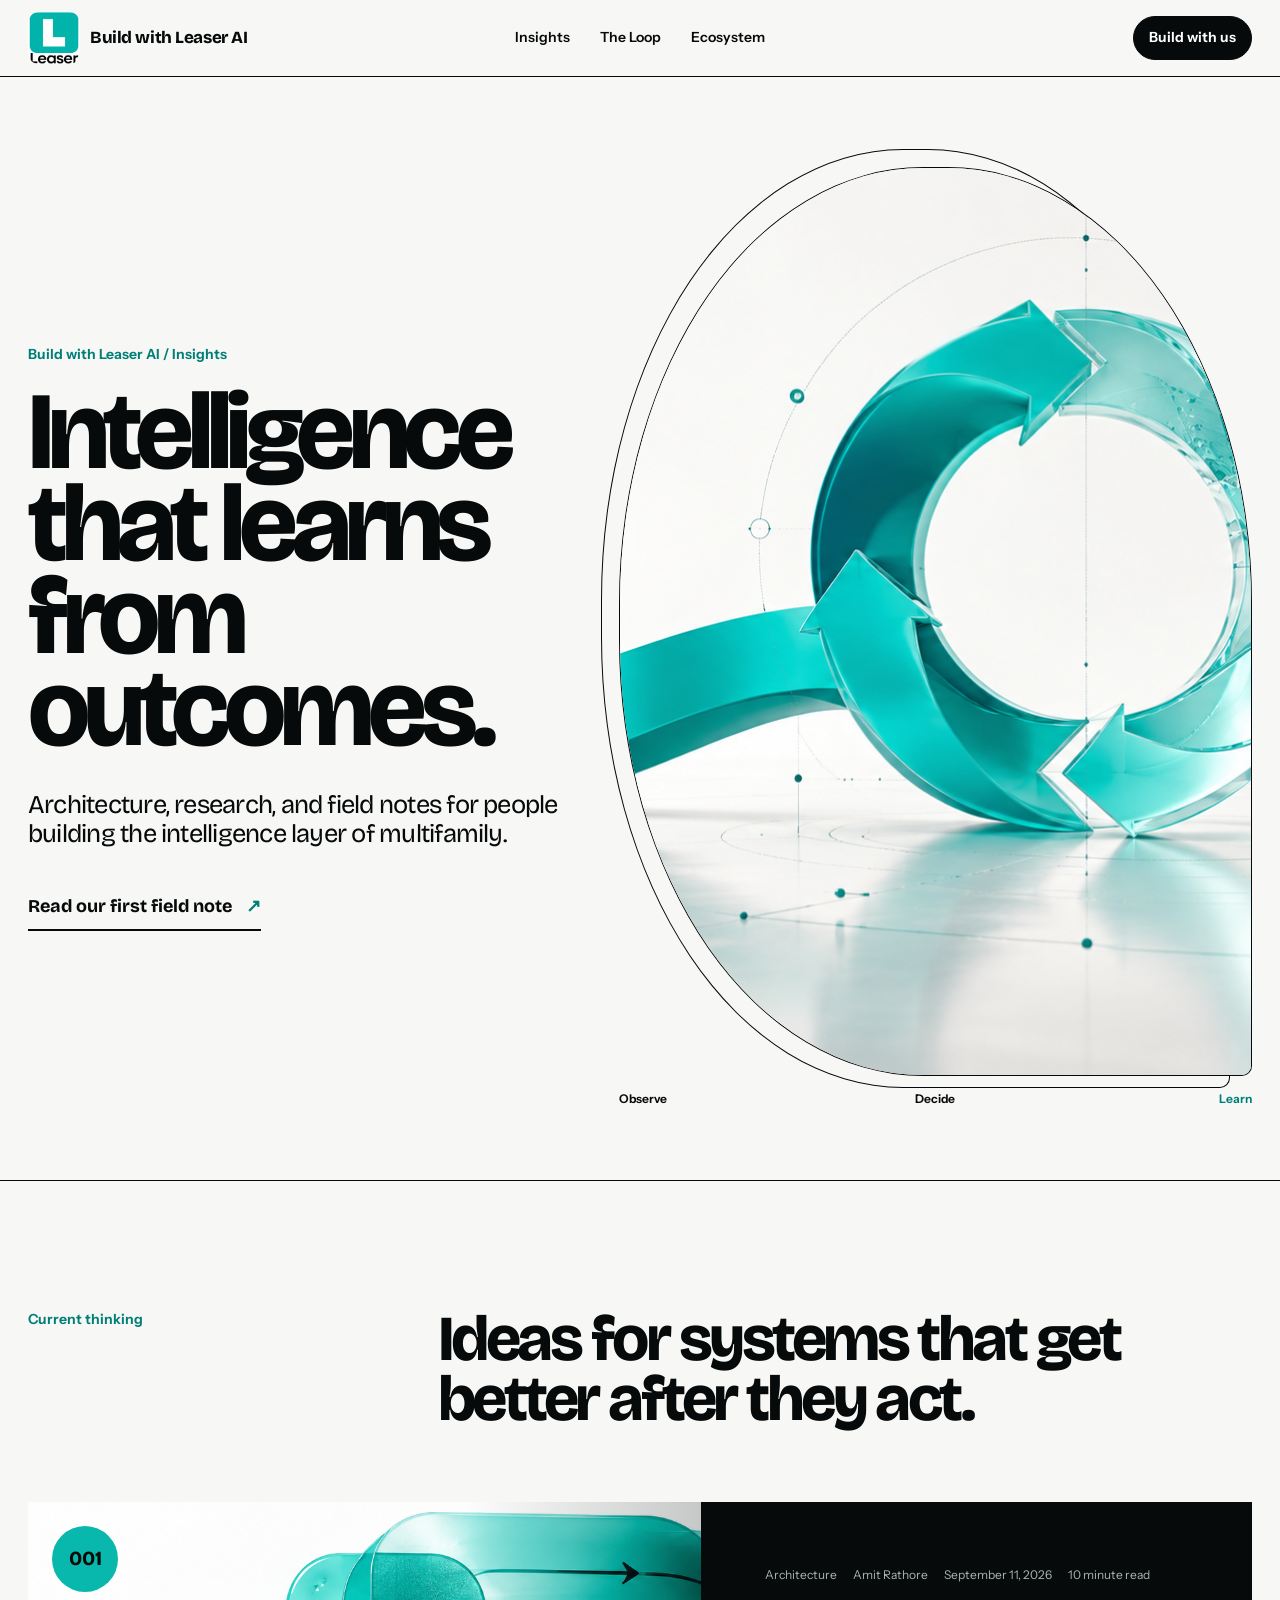
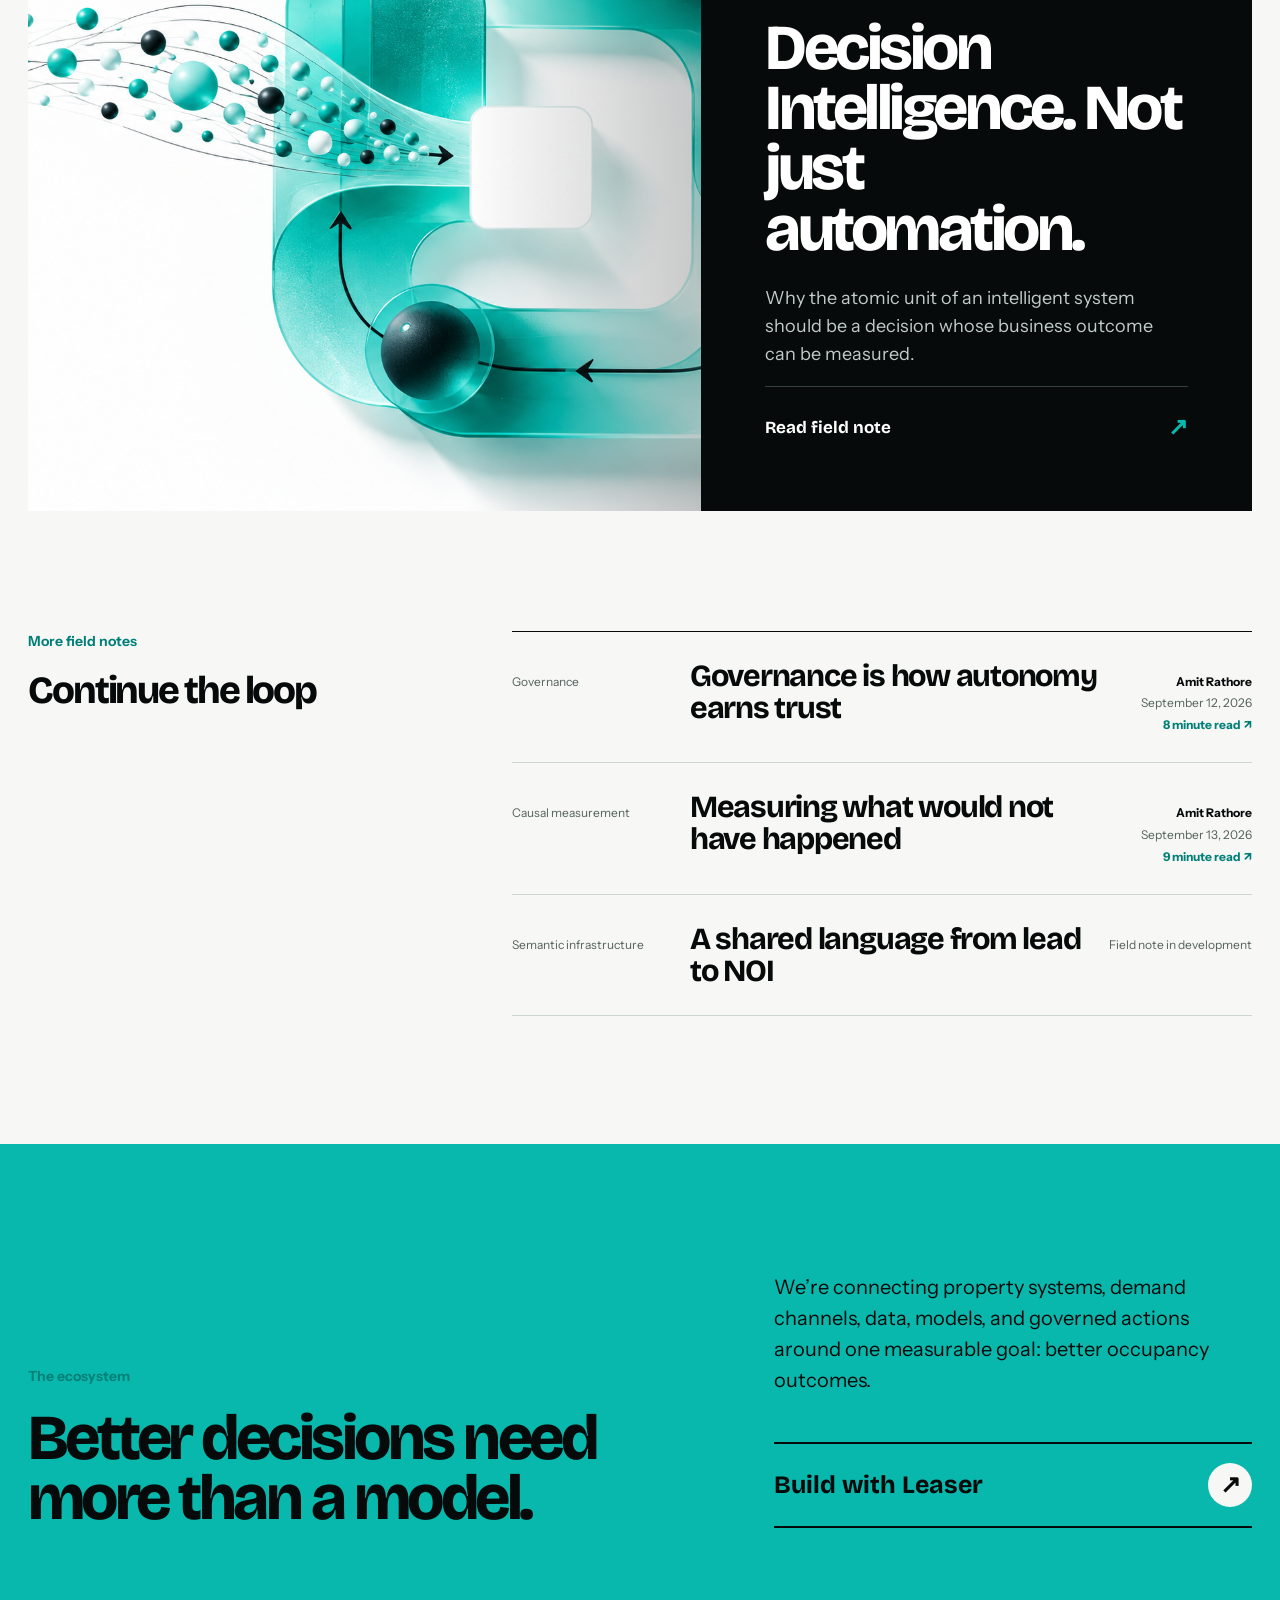
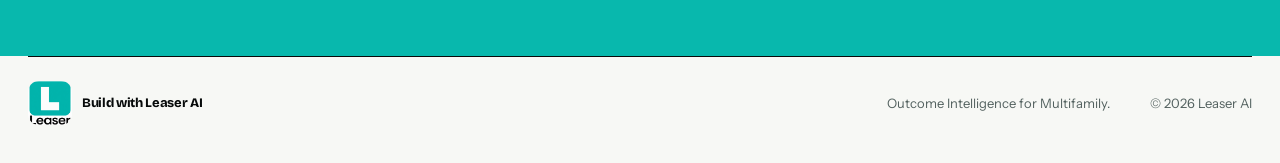
==== index.html @ 5334cf8c "Publish causal measurement field note" ====
<!doctype html>
<html lang="en">
  <head>
    <meta charset="utf-8" />
    <meta name="viewport" content="width=device-width, initial-scale=1" />
    <title>Build with Leaser AI | Outcome Intelligence for Multifamily</title>
    <meta name="description" content="Architecture, research, and field notes from Leaser on building AI systems that learn from governed decisions and measurable multifamily outcomes." />
    <meta name="theme-color" content="#08b8ad" />
    <meta name="author" content="Leaser AI" />
    <meta name="robots" content="index, follow" />
    <link rel="canonical" href="https://build.leaserai.com/" />
    <link rel="icon" href="favicon.svg" type="image/svg+xml" />
    <link rel="apple-touch-icon" href="assets/leaser-vertical-logo.png" />
    <link rel="manifest" href="site.webmanifest" />
    <link rel="preconnect" href="https://fonts.googleapis.com" />
    <link rel="preconnect" href="https://fonts.gstatic.com" crossorigin />
    <link href="https://fonts.googleapis.com/css2?family=Bricolage+Grotesque:opsz,wdth,wght@12..96,75..100,400..800&amp;family=Instrument+Sans:wdth,wght@75..100,400..700&amp;display=swap" rel="stylesheet" />
    <link rel="stylesheet" href="styles.css" />

    <meta property="og:type" content="website" />
    <meta property="og:site_name" content="Build with Leaser AI" />
    <meta property="og:url" content="https://build.leaserai.com/" />
    <meta property="og:title" content="Intelligence that learns from outcomes." />
    <meta property="og:description" content="Ideas for building governed AI systems that get better after they act." />
    <meta property="og:image" content="https://build.leaserai.com/assets/insights-home-og.png" />
    <meta property="og:image:width" content="1200" />
    <meta property="og:image:height" content="630" />
    <meta property="og:image:alt" content="A teal causal learning loop with the words Intelligence that learns from outcomes" />
    <meta name="twitter:card" content="summary_large_image" />
    <meta name="twitter:title" content="Intelligence that learns from outcomes." />
    <meta name="twitter:description" content="Architecture, research, and field notes from Leaser AI." />
    <meta name="twitter:image" content="https://build.leaserai.com/assets/insights-home-og.png" />

    <script type="application/ld+json">
      {
        "@context": "https://schema.org",
        "@type": "WebSite",
        "name": "Build with Leaser AI",
        "url": "https://build.leaserai.com/",
        "description": "Architecture, research, and field notes from Leaser on outcome-driven AI systems.",
        "publisher": { "@type": "Organization", "name": "Leaser AI", "url": "https://leaserai.com/" }
      }
    </script>
  </head>
  <body class="home-page">
    <a class="skip-link" href="#main-content">Skip to content</a>

    <header class="site-header">
      <a class="brand" href="#top" aria-label="Build with Leaser AI home">
        <img src="assets/leaser-vertical-logo.png" alt="Leaser" width="52" height="52" />
        <span>Build with Leaser AI</span>
      </a>
      <nav aria-label="Primary navigation">
        <a href="#insights">Insights</a>
        <a href="insights/decision-intelligence/#loop">The Loop</a>
        <a href="#ecosystem">Ecosystem</a>
      </nav>
      <a class="header-cta" href="mailto:leasing@leaserai.com?subject=Build%20with%20Leaser">Build with us</a>
    </header>

    <main id="main-content">
      <section class="home-hero" id="top">
        <div class="home-hero-copy">
          <p class="issue">Build with Leaser AI / Insights</p>
          <h1>Intelligence that learns from outcomes.</h1>
          <p class="home-dek">Architecture, research, and field notes for people building the intelligence layer of multifamily.</p>
          <a class="text-link" href="insights/decision-intelligence/">Read our first field note <span aria-hidden="true">↗</span></a>
        </div>
        <figure class="home-hero-art">
          <img src="assets/insights-loop-backdrop.png" alt="A sculptural teal loop transforms operating signals into learning" width="1730" height="909" fetchpriority="high" />
          <figcaption>
            <span>Observe</span>
            <span>Decide</span>
            <span>Learn</span>
          </figcaption>
        </figure>
      </section>

      <section class="insights-index" id="insights" aria-labelledby="insights-title">
        <header class="index-heading">
          <p class="section-kicker">Current thinking</p>
          <h2 id="insights-title">Ideas for systems that get better after they act.</h2>
        </header>

        <a class="featured-insight" href="insights/decision-intelligence/">
          <div class="featured-art">
            <img src="assets/decision-loop-art.png" alt="" width="1734" height="907" loading="lazy" />
            <span>001</span>
          </div>
          <div class="featured-copy">
            <div class="insight-meta">
              <span>Architecture</span>
              <span>Amit Rathore</span>
              <time datetime="2026-09-11">September 11, 2026</time>
              <span>10 minute read</span>
            </div>
            <h3>Decision Intelligence. Not just automation.</h3>
            <p>Why the atomic unit of an intelligent system should be a decision whose business outcome can be measured.</p>
            <span class="read-label">Read field note <b aria-hidden="true">↗</b></span>
          </div>
        </a>

        <div class="forthcoming" aria-labelledby="forthcoming-title">
          <div class="forthcoming-intro">
            <p class="section-kicker">More field notes</p>
            <h3 id="forthcoming-title">Continue the loop</h3>
          </div>
          <div class="forthcoming-list">
            <a class="published-row" href="insights/governance-earns-trust/">
              <span>Governance</span>
              <h4>Governance is how autonomy earns trust</h4>
              <div class="row-meta">
                <span>Amit Rathore</span>
                <time datetime="2026-09-12">September 12, 2026</time>
                <span>8 minute read ↗</span>
              </div>
            </a>
            <a class="published-row" href="insights/measuring-counterfactual/">
              <span>Causal measurement</span>
              <h4>Measuring what would not have happened</h4>
              <div class="row-meta">
                <span>Amit Rathore</span>
                <time datetime="2026-09-13">September 13, 2026</time>
                <span>9 minute read ↗</span>
              </div>
            </a>
            <article>
              <span>Semantic infrastructure</span>
              <h4>A shared language from lead to NOI</h4>
              <p>Field note in development</p>
            </article>
          </div>
        </div>
      </section>

      <section class="home-ecosystem" id="ecosystem" aria-labelledby="ecosystem-title">
        <div>
          <p class="section-kicker">The ecosystem</p>
          <h2 id="ecosystem-title">Better decisions need more than a model.</h2>
        </div>
        <div>
          <p>We’re connecting property systems, demand channels, data, models, and governed actions around one measurable goal: better occupancy outcomes.</p>
          <a class="big-link inverted" href="mailto:leasing@leaserai.com?subject=Build%20with%20Leaser">Build with Leaser <span aria-hidden="true">↗</span></a>
        </div>
      </section>
    </main>

    <footer>
      <div class="footer-brand">
        <img src="assets/leaser-vertical-logo.png" alt="" width="44" height="44" />
        <span>Build with Leaser AI</span>
      </div>
      <p>Outcome Intelligence for Multifamily.</p>
      <p>© <span id="year"></span> Leaser AI</p>
    </footer>
    <script src="script.js"></script>
  </body>
</html>
---- styles.css ----
:root {
  --teal: #08b8ad;
  --teal-deep: #007e78;
  --teal-pale: #d8f7f3;
  --ink: #070a0a;
  --paper: #f7f8f5;
  --white: #ffffff;
  --line: #cbd5d2;
  --muted: #53615f;
  --display: "Bricolage Grotesque", "Arial Narrow", sans-serif;
  --body: "Instrument Sans", Arial, sans-serif;
  --max: 1440px;
}

* { box-sizing: border-box; }
html { scroll-behavior: smooth; }
body {
  margin: 0;
  background: var(--paper);
  color: var(--ink);
  font-family: var(--body);
  font-size: 17px;
  line-height: 1.55;
  -webkit-font-smoothing: antialiased;
}
img { display: block; max-width: 100%; }
a { color: inherit; }
button { font: inherit; }
::selection { background: var(--teal); color: var(--ink); }

.skip-link {
  position: fixed;
  z-index: 100;
  top: 8px;
  left: 8px;
  transform: translateY(-150%);
  background: var(--ink);
  color: var(--white);
  padding: 10px 14px;
}
.skip-link:focus { transform: translateY(0); }

.site-header {
  position: relative;
  z-index: 10;
  max-width: var(--max);
  min-height: 76px;
  margin: 0 auto;
  padding: 12px 28px;
  display: grid;
  grid-template-columns: 1fr auto 1fr;
  align-items: center;
  border-bottom: 1px solid var(--ink);
}
.brand, .footer-brand {
  display: inline-flex;
  align-items: center;
  gap: 10px;
  width: max-content;
  font-family: var(--display);
  font-weight: 750;
  text-decoration: none;
  letter-spacing: -0.025em;
}
.brand img, .footer-brand img { border-radius: 11px; }
.site-header nav { display: flex; gap: 30px; }
.site-header nav a {
  font-size: 14px;
  font-weight: 600;
  text-decoration: none;
}
.site-header nav a:hover { color: var(--teal-deep); }
.header-cta {
  justify-self: end;
  background: var(--ink);
  color: var(--white);
  text-decoration: none;
  padding: 10px 15px;
  border: 1px solid var(--ink);
  border-radius: 999px;
  font-size: 14px;
  font-weight: 650;
}
.header-cta:hover { background: var(--teal); color: var(--ink); }

main { overflow: hidden; }
.home-hero {
  max-width: var(--max);
  min-height: calc(100vh - 76px);
  margin: 0 auto;
  padding: clamp(56px, 7vw, 100px) 28px 72px;
  display: grid;
  grid-template-columns: minmax(440px, .92fr) minmax(520px, 1.08fr);
  gap: clamp(24px, 4vw, 70px);
  align-items: center;
}
.home-hero h1 {
  max-width: 860px;
  margin-bottom: 34px;
  font-size: clamp(70px, 8.6vw, 142px);
  line-height: .84;
}
.home-dek {
  max-width: 620px;
  margin-bottom: 44px;
  font-family: var(--display);
  font-size: clamp(22px, 2vw, 31px);
  line-height: 1.15;
  letter-spacing: -.03em;
}
.text-link {
  display: inline-flex;
  align-items: center;
  gap: 14px;
  padding-bottom: 8px;
  border-bottom: 2px solid var(--ink);
  font-family: var(--display);
  font-size: 18px;
  font-weight: 720;
  text-decoration: none;
}
.text-link span { color: var(--teal-deep); }
.home-hero-art { position: relative; margin: 0; }
.home-hero-art::before {
  content: "";
  position: absolute;
  z-index: -1;
  inset: -18px 22px 20px -18px;
  border: 1px solid var(--ink);
  border-radius: 48% 48% 10px 48%;
}
.home-hero-art img {
  width: 100%;
  min-height: 580px;
  aspect-ratio: .92 / 1;
  object-fit: cover;
  object-position: 67% center;
  border: 1px solid var(--ink);
  border-radius: 48% 48% 10px 48%;
}
.home-hero-art figcaption {
  display: grid;
  grid-template-columns: repeat(3, 1fr);
  gap: 6px;
  margin-top: 14px;
  font-size: 12px;
  font-weight: 650;
}
.home-hero-art figcaption span:nth-child(2) { text-align: center; }
.home-hero-art figcaption span:last-child { text-align: right; color: var(--teal-deep); }

.insights-index {
  padding: clamp(90px, 10vw, 150px) max(28px, calc((100vw - 1280px) / 2));
  border-top: 1px solid var(--ink);
}
.index-heading {
  display: grid;
  grid-template-columns: 1fr 2.25fr;
  gap: 48px;
  align-items: start;
  margin-bottom: 72px;
}
.index-heading h2 { max-width: 960px; margin-bottom: 0; }
.featured-insight {
  display: grid;
  grid-template-columns: 1.1fr .9fr;
  min-height: 560px;
  background: var(--ink);
  color: var(--white);
  text-decoration: none;
  overflow: hidden;
}
.featured-art { position: relative; min-height: 480px; overflow: hidden; }
.featured-art::after {
  content: "";
  position: absolute;
  inset: 0;
  background: linear-gradient(90deg, transparent 65%, rgba(7,10,10,.22));
  pointer-events: none;
}
.featured-art img { width: 100%; height: 100%; object-fit: cover; }
.featured-art > span {
  position: absolute;
  z-index: 1;
  top: 24px;
  left: 24px;
  width: 66px;
  height: 66px;
  display: grid;
  place-items: center;
  border-radius: 50%;
  background: var(--teal);
  color: var(--ink);
  font-family: var(--display);
  font-size: 20px;
  font-weight: 760;
}
.featured-copy {
  display: flex;
  flex-direction: column;
  justify-content: center;
  padding: clamp(38px, 5vw, 76px);
}
.insight-meta { display: flex; flex-wrap: wrap; gap: 8px 16px; color: #a9b5b3; font-size: 12px; }
.featured-copy h3 { margin: 34px 0 26px; font-size: clamp(42px, 5vw, 74px); }
.featured-copy > p { max-width: 540px; color: #c1ccca; font-size: 18px; }
.read-label {
  display: flex;
  justify-content: space-between;
  align-items: center;
  margin-top: auto;
  padding-top: 22px;
  border-top: 1px solid #34403e;
  font-family: var(--display);
  font-weight: 700;
}
.read-label b { color: var(--teal); font-size: 24px; }
.featured-insight:hover .read-label { border-color: var(--teal); }

.forthcoming {
  display: grid;
  grid-template-columns: .68fr 1.32fr;
  gap: clamp(40px, 8vw, 120px);
  margin-top: 120px;
}
.forthcoming-intro h3 { max-width: 330px; margin: 0; }
.forthcoming-list { border-top: 1px solid var(--ink); }
.forthcoming-list article,
.forthcoming-list .published-row {
  display: grid;
  grid-template-columns: 150px minmax(0, 1fr) auto;
  gap: 28px;
  align-items: baseline;
  padding: 28px 0;
  border-bottom: 1px solid var(--line);
}
.forthcoming-list .published-row { color: var(--ink); text-decoration: none; }
.forthcoming-list .published-row:hover { background: var(--teal-pale); }
.forthcoming-list article > span,
.forthcoming-list article > p,
.forthcoming-list .published-row > span,
.forthcoming-list .published-row > p { margin: 0; color: var(--muted); font-size: 12px; }
.forthcoming-list h4 {
  margin: 0;
  font-family: var(--display);
  font-size: clamp(23px, 2.4vw, 34px);
  font-weight: 720;
  letter-spacing: -.04em;
  line-height: 1.04;
}
.forthcoming-list article > p,
.forthcoming-list .published-row > p { white-space: nowrap; }
.forthcoming-list .published-row > p { color: var(--teal-deep); font-weight: 700; }
.row-meta {
  display: grid;
  justify-items: end;
  gap: 3px;
  color: var(--muted);
  font-size: 12px;
  white-space: nowrap;
}
.row-meta span:first-child { color: var(--ink); font-weight: 700; }
.row-meta span:last-child { color: var(--teal-deep); font-weight: 700; }

.home-ecosystem {
  padding: clamp(90px, 10vw, 145px) max(28px, calc((100vw - 1280px) / 2));
  display: grid;
  grid-template-columns: 1.15fr .85fr;
  gap: 100px;
  align-items: end;
  background: var(--teal);
}
.home-ecosystem h2 { max-width: 820px; margin: 0; }
.home-ecosystem > div:last-child > p { max-width: 540px; font-size: 20px; }
.big-link.inverted { border-color: var(--ink); }
.big-link.inverted span { background: var(--paper); }

.hero {
  max-width: var(--max);
  margin: 0 auto;
  padding: clamp(56px, 8vw, 120px) 28px 34px;
  display: grid;
  grid-template-columns: minmax(0, 0.95fr) minmax(440px, 1.05fr);
  gap: 18px;
  align-items: end;
}
.issue, .section-kicker {
  margin: 0 0 20px;
  font-size: 14px;
  font-weight: 650;
  color: var(--teal-deep);
}
h1, h2, h3, p { margin-top: 0; }
h1, h2, h3 {
  font-family: var(--display);
  font-weight: 750;
  letter-spacing: -0.055em;
  line-height: 0.94;
}
h1 { font-size: clamp(58px, 7.35vw, 126px); margin-bottom: 34px; }
h2 { font-size: clamp(42px, 5vw, 76px); margin-bottom: 26px; }
h3 { font-size: clamp(26px, 3vw, 42px); }
.dek {
  max-width: 600px;
  font-family: var(--display);
  font-size: clamp(22px, 2.3vw, 34px);
  line-height: 1.12;
  letter-spacing: -0.03em;
}
.article-meta {
  display: flex;
  gap: 8px;
  flex-wrap: wrap;
  margin-top: 40px;
}
.article-meta span,
.article-meta time,
.article-meta > a {
  border: 1px solid var(--ink);
  border-radius: 999px;
  padding: 7px 11px;
  font-size: 12px;
  font-weight: 650;
}
.article-meta > a { text-decoration: none; }
.article-meta > a:hover { background: var(--teal); }
.article-meta > a span { border: 0; padding: 0; }
.article-back {
  display: inline-block;
  margin-bottom: 18px;
  color: var(--muted);
  font-size: 13px;
  font-weight: 650;
  text-decoration: none;
}
.article-back:hover { color: var(--teal-deep); }
.hero-art { margin: 0; position: relative; }
.hero-art img {
  width: 100%;
  aspect-ratio: 1.1 / 1;
  object-fit: cover;
  object-position: 66% center;
  border: 1px solid var(--ink);
  border-radius: 48% 48% 8px 48%;
}
.hero-art figcaption {
  display: inline-block;
  margin-top: 10px;
  color: var(--muted);
  font-size: 12px;
}

.article-grid {
  max-width: 1120px;
  margin: 0 auto;
  padding: 120px 28px;
  display: grid;
  grid-template-columns: 180px minmax(0, 720px);
  gap: 56px;
}
.margin-note {
  padding-top: 11px;
  border-top: 1px solid var(--ink);
  font-size: 13px;
  font-weight: 650;
  color: var(--teal-deep);
}
.prose { max-width: 720px; }
.prose p { font-size: clamp(19px, 2vw, 24px); line-height: 1.52; letter-spacing: -0.015em; }
.prose p + p { margin-top: 1.4em; }
.prose strong { text-decoration: underline; text-decoration-color: var(--teal); text-decoration-thickness: 0.18em; text-underline-offset: 0.08em; }
.prose em { font-family: var(--display); font-weight: 650; font-style: normal; color: var(--teal-deep); }
.lead p:first-child::first-letter {
  float: left;
  margin: 8px 10px 0 0;
  color: var(--teal);
  font-family: var(--display);
  font-size: 92px;
  font-weight: 800;
  line-height: 0.65;
}

.thesis-band {
  background: var(--teal);
  padding: clamp(76px, 10vw, 150px) max(28px, calc((100vw - 1120px) / 2));
}
.thesis-band p { margin-bottom: 10px; font-size: 14px; font-weight: 650; }
.thesis-band blockquote {
  max-width: 1100px;
  margin: 0 0 62px;
  font-family: var(--display);
  font-size: clamp(40px, 6.4vw, 96px);
  font-weight: 760;
  letter-spacing: -0.055em;
  line-height: 0.98;
}
.thesis-band blockquote:last-child { margin-bottom: 0; }

.loop-section {
  position: relative;
  background: var(--ink);
  color: var(--white);
  padding: clamp(90px, 10vw, 150px) max(28px, calc((100vw - 1280px) / 2));
}
.loop-section::before {
  content: "";
  position: absolute;
  inset: 0;
  opacity: 0.12;
  background-image: linear-gradient(rgba(255,255,255,.3) 1px, transparent 1px), linear-gradient(90deg, rgba(255,255,255,.3) 1px, transparent 1px);
  background-size: 48px 48px;
  mask-image: radial-gradient(circle at 62% 55%, black, transparent 72%);
}
.loop-copy, .loop-stage { position: relative; z-index: 1; }
.loop-copy { display: grid; grid-template-columns: 1fr 2fr; gap: 40px; align-items: end; }
.loop-copy .section-kicker { color: var(--teal); }
.loop-copy h2 { max-width: 820px; margin-bottom: 0; }
.loop-copy > p:last-child { align-self: end; max-width: 310px; color: #a9b5b3; }
.loop-stage {
  min-height: 620px;
  margin-top: 72px;
  display: grid;
  grid-template-columns: 1fr 320px;
  grid-template-rows: 1fr auto;
  gap: 36px;
}
.orbit { position: relative; min-height: 430px; }
.orbit-ring {
  position: absolute;
  top: 50%; left: 50%;
  border: 1px solid rgba(255,255,255,.35);
  border-radius: 50%;
  transform: translate(-50%, -50%) rotate(-12deg);
}
.ring-one { width: min(56vw, 710px); height: 280px; }
.ring-two { width: min(48vw, 590px); height: 390px; transform: translate(-50%, -50%) rotate(27deg); border-color: rgba(8,184,173,.7); }
.orbit-core {
  position: absolute;
  top: 50%; left: 50%;
  width: 142px; height: 142px;
  display: grid; place-items: center;
  transform: translate(-50%, -50%);
  border-radius: 34px;
  background: var(--teal);
  box-shadow: 0 0 90px rgba(8,184,173,.35);
}
.orbit-core span { font-family: var(--display); font-size: 92px; font-weight: 800; line-height: 1; }
.orbit-pulse {
  position: absolute;
  top: calc(50% - 140px); left: calc(50% + min(25vw, 315px));
  width: 18px; height: 18px;
  border-radius: 50%;
  background: var(--white);
  box-shadow: 0 0 0 10px rgba(8,184,173,.3), 0 0 45px var(--teal);
  animation: orbit 7s linear infinite;
}
.loop-controls { display: flex; flex-direction: column; justify-content: center; }
.loop-step {
  width: 100%;
  display: grid;
  grid-template-columns: 92px 1fr;
  align-items: baseline;
  gap: 12px;
  padding: 16px 0;
  border: 0;
  border-bottom: 1px solid #34403e;
  background: transparent;
  color: #7f8e8b;
  text-align: left;
  cursor: pointer;
}
.loop-step span { font-family: var(--display); font-size: 20px; font-weight: 700; }
.loop-step small { font-size: 12px; }
.loop-step:hover, .loop-step.active { color: var(--white); }
.loop-step.active span { color: var(--teal); }
.loop-detail {
  grid-column: 1 / -1;
  display: grid;
  grid-template-columns: 100px 1fr 1.2fr;
  gap: 28px;
  align-items: start;
  border-top: 1px solid var(--teal);
  padding-top: 24px;
}
.loop-detail span { color: var(--teal); font-size: 13px; font-weight: 650; }
.loop-detail h3 { margin-bottom: 0; }
.loop-detail p { max-width: 520px; color: #c1ccca; font-size: 18px; }

.decision-object {
  max-width: 1280px;
  margin: 40px auto 120px;
  padding: 70px;
  background: var(--teal-pale);
  border-radius: 6px 90px 6px 6px;
}
.decision-heading { display: grid; grid-template-columns: 1fr 2fr; gap: 32px; }
.decision-heading h2 { max-width: 700px; }
.decision-spec { display: grid; grid-template-columns: repeat(5, 1fr); margin-top: 45px; border: 1px solid var(--ink); }
.decision-spec > div { min-height: 170px; padding: 18px; border-right: 1px solid var(--ink); }
.decision-spec > div:nth-child(5) { border-right: 0; }
.decision-spec span { font-size: 12px; font-weight: 700; }
.decision-spec p { margin-top: 70px; margin-bottom: 0; font-family: var(--display); font-size: 19px; line-height: 1.1; }
.decision-spec .memory { grid-column: 1 / -1; min-height: auto; display: flex; justify-content: space-between; align-items: center; background: var(--ink); color: var(--white); border-right: 0; }
.decision-spec .memory p { margin: 0; font-size: clamp(22px, 3vw, 36px); }

.comparison-section { max-width: 1280px; grid-template-columns: 180px minmax(0, 940px); }
.prose.wide { max-width: 940px; }
.comparison-table { margin-top: 60px; border-top: 1px solid var(--ink); }
.comparison-row { display: grid; grid-template-columns: 1fr 1fr 1.45fr; gap: 24px; padding: 22px 10px; border-bottom: 1px solid var(--line); }
.comparison-row.heading { color: var(--muted); font-size: 12px; font-weight: 650; }
.comparison-row strong { font-family: var(--display); font-size: 19px; }
.leaser-row { background: var(--teal); border-color: var(--ink); }

.compounding {
  background: var(--teal);
  padding: clamp(80px, 10vw, 145px) max(28px, calc((100vw - 1280px) / 2));
  display: grid;
  grid-template-columns: .85fr 1.15fr;
  gap: 90px;
}
.compounding-copy p:last-child { max-width: 500px; font-size: 20px; }
.flywheel { margin: 0; padding: 0; list-style: none; counter-reset: flywheel; }
.flywheel li {
  counter-increment: flywheel;
  display: grid;
  grid-template-columns: 54px 1fr;
  gap: 20px;
  padding: 17px 0;
  border-bottom: 1px solid rgba(7,10,10,.45);
  font-family: var(--display);
  font-size: clamp(22px, 3vw, 38px);
  font-weight: 700;
  letter-spacing: -0.04em;
}
.flywheel li::before { content: counter(flywheel, decimal-leading-zero); font-family: var(--body); font-size: 11px; letter-spacing: 0; padding-top: 9px; }

.ecosystem {
  max-width: 1280px;
  margin: 0 auto;
  padding: 130px 28px;
  display: grid;
  grid-template-columns: 1.15fr .85fr;
  gap: 100px;
  align-items: end;
}
.ecosystem h2 { max-width: 780px; margin: 0; }
.ecosystem > div:last-child p { font-size: 20px; }
.big-link {
  display: flex;
  justify-content: space-between;
  align-items: center;
  margin-top: 46px;
  padding: 19px 0;
  border-top: 2px solid var(--ink);
  border-bottom: 2px solid var(--ink);
  font-family: var(--display);
  font-size: 25px;
  font-weight: 720;
  text-decoration: none;
}
.big-link span { width: 44px; height: 44px; display: grid; place-items: center; background: var(--teal); border-radius: 50%; }

/* Field note 002: authority widens only as proof accumulates. */
.governance-hero { grid-template-columns: minmax(0, 1.02fr) minmax(440px, .98fr); align-items: center; padding-top: 70px; }
.governance-hero h1 { font-size: clamp(58px, 7vw, 118px); }
.governance-hero-art img {
  aspect-ratio: 1 / 1;
  object-position: 47% center;
  border-radius: 4px 49% 49% 49%;
}

.governance-thesis {
  padding: clamp(90px, 12vw, 175px) max(28px, calc((100vw - 1120px) / 2));
  background: var(--ink);
  color: var(--white);
}
.governance-thesis p {
  margin-bottom: 18px;
  color: var(--teal);
  font-family: var(--display);
  font-size: clamp(23px, 3vw, 39px);
  font-weight: 700;
  letter-spacing: -.035em;
}
.governance-thesis blockquote {
  max-width: 1040px;
  margin: 0;
  font-family: var(--display);
  font-size: clamp(64px, 10vw, 152px);
  font-weight: 780;
  letter-spacing: -.065em;
  line-height: .86;
}

.trust-not-model {
  max-width: 1280px;
  margin: 20px auto 130px;
  padding: clamp(60px, 8vw, 110px);
  display: grid;
  grid-template-columns: .8fr 1.2fr;
  gap: clamp(50px, 8vw, 110px);
  background: var(--teal-pale);
  border-radius: 96px 6px 96px 6px;
}
.trust-not-model h2 { margin: 0; }
.trust-argument { padding-top: 48px; border-top: 1px solid var(--ink); }
.trust-argument p { font-size: clamp(18px, 1.75vw, 23px); }
.trust-argument p + p { margin-top: 1.5em; }
.trust-argument a { text-decoration-color: var(--teal-deep); text-underline-offset: 3px; }

.contract-section {
  padding: clamp(90px, 10vw, 150px) max(28px, calc((100vw - 1280px) / 2));
  background: var(--teal);
}
.contract-section > header {
  display: grid;
  grid-template-columns: .65fr 1.35fr;
  gap: 48px;
  margin-bottom: 70px;
}
.contract-section > header h2 { max-width: 870px; margin: 0; }
.contract-grid {
  display: grid;
  grid-template-columns: repeat(12, 1fr);
  border-top: 2px solid var(--ink);
}
.contract-grid article {
  grid-column: span 4;
  min-height: 300px;
  padding: 24px 26px 34px;
  border-right: 1px solid rgba(7,10,10,.48);
  border-bottom: 1px solid rgba(7,10,10,.48);
}
.contract-grid article:nth-child(3) { border-right: 0; }
.contract-grid .contract-scope { grid-column: span 7; }
.contract-grid .contract-renewal { grid-column: span 5; border-right: 0; }
.contract-grid article > span { font-size: 13px; font-weight: 700; }
.contract-grid h3 { margin: 78px 0 18px; font-size: clamp(27px, 3vw, 42px); }
.contract-grid p { max-width: 470px; margin: 0; }

.trust-ladder { margin: 60px 0 52px; padding: 0; list-style: none; border-top: 1px solid var(--ink); }
.trust-ladder li {
  position: relative;
  display: grid;
  grid-template-columns: minmax(130px, .75fr) 1.25fr;
  gap: 28px;
  padding: 26px 12px 26px calc(18px + var(--step, 0px));
  border-bottom: 1px solid var(--line);
}
.trust-ladder li:nth-child(2) { --step: 24px; }
.trust-ladder li:nth-child(3) { --step: 48px; }
.trust-ladder li:nth-child(4) { --step: 72px; background: var(--ink); color: var(--white); }
.trust-ladder strong { font-family: var(--display); font-size: clamp(23px, 2.6vw, 34px); letter-spacing: -.04em; }
.trust-ladder li:last-child strong { color: var(--teal); }
.trust-ladder span { align-self: center; font-size: 16px; }

.receipt-section {
  padding: clamp(90px, 10vw, 150px) max(28px, calc((100vw - 1280px) / 2));
  display: grid;
  grid-template-columns: .9fr 1.1fr;
  gap: clamp(50px, 8vw, 110px);
  align-items: center;
  background: #dfe7e5;
}
.receipt-copy p:last-child { max-width: 520px; font-size: 20px; }
.receipt {
  transform: rotate(1.25deg);
  padding: 34px;
  background: var(--white);
  border: 1px solid var(--ink);
  box-shadow: 14px 16px 0 var(--teal);
}
.receipt-head { display: flex; justify-content: space-between; gap: 20px; padding-bottom: 24px; border-bottom: 3px solid var(--ink); font-size: 13px; }
.receipt-head strong { color: var(--teal-deep); }
.receipt dl { margin: 0; }
.receipt dl > div { display: grid; grid-template-columns: 120px 1fr; gap: 20px; padding: 16px 0; border-bottom: 1px solid var(--line); }
.receipt dt { font-weight: 700; }
.receipt dd { margin: 0; color: var(--muted); }
.receipt-id { margin: 28px 0 0; font-size: 12px; font-weight: 650; }

.scenario {
  padding: clamp(90px, 10vw, 150px) max(28px, calc((100vw - 1280px) / 2));
  background: var(--ink);
  color: var(--white);
}
.scenario > header { display: grid; grid-template-columns: .65fr 1.35fr; gap: 48px; }
.scenario .section-kicker { color: var(--teal); }
.scenario > header h2 { max-width: 880px; }
.scenario-flow { display: grid; grid-template-columns: repeat(5, 1fr); margin-top: 70px; border-top: 1px solid var(--teal); }
.scenario-flow article { position: relative; min-height: 370px; padding: 24px 20px 32px; border-right: 1px solid #34403e; }
.scenario-flow article:last-child { border-right: 0; background: var(--teal); color: var(--ink); }
.scenario-flow article > span { font-size: 12px; color: #a9b5b3; }
.scenario-flow article:last-child > span { color: var(--ink); }
.scenario-flow h3 { margin: 84px 0 20px; font-size: clamp(26px, 2.8vw, 38px); }
.scenario-flow p { color: #bdc8c6; font-size: 15px; }
.scenario-flow article:last-child p { color: var(--ink); }
.scenario-close { max-width: 830px; margin: 64px 0 0 auto; font-family: var(--display); font-size: clamp(25px, 3vw, 42px); font-weight: 700; letter-spacing: -.045em; line-height: 1.08; }

.demotion-section { padding-bottom: 150px; }
.two-way-trust { position: relative; display: grid; grid-template-columns: repeat(4, 1fr); margin-top: 60px; padding-top: 32px; border-top: 3px solid var(--ink); }
.two-way-trust::before,
.two-way-trust::after { content: ""; position: absolute; top: -8px; width: 13px; height: 13px; border: solid var(--ink); transform: rotate(45deg); }
.two-way-trust::before { left: 0; border-width: 0 0 3px 3px; }
.two-way-trust::after { right: 0; border-width: 3px 3px 0 0; }
.two-way-trust span { text-align: center; font-size: 13px; font-weight: 700; }
.two-way-trust span:first-child { text-align: left; }
.two-way-trust span:last-child { text-align: right; color: var(--teal-deep); }

.governance-loop {
  padding: clamp(90px, 10vw, 150px) max(28px, calc((100vw - 1280px) / 2));
  display: grid;
  grid-template-columns: .9fr 1.1fr;
  gap: clamp(60px, 9vw, 130px);
  background: var(--teal-pale);
}
.governance-loop-copy p:last-child { max-width: 500px; font-size: 20px; }
.governance-loop ol { margin: 0; padding: 0; list-style: none; counter-reset: govern; }
.governance-loop li { counter-increment: govern; display: grid; grid-template-columns: 50px 1fr; gap: 18px; padding: 18px 0; border-bottom: 1px solid var(--ink); font-family: var(--display); font-size: clamp(23px, 3vw, 38px); font-weight: 720; letter-spacing: -.04em; }
.governance-loop li::before { content: counter(govern, decimal-leading-zero); padding-top: 7px; font-family: var(--body); font-size: 11px; letter-spacing: 0; }

.closing-manifesto {
  padding: clamp(100px, 12vw, 180px) max(28px, calc((100vw - 1120px) / 2));
  background: var(--teal);
}
.closing-manifesto > p { font-family: var(--display); font-size: clamp(24px, 3vw, 40px); font-weight: 700; letter-spacing: -.04em; }
.closing-manifesto h2 { max-width: 1080px; margin-bottom: 70px; font-size: clamp(50px, 7.2vw, 108px); }
.closing-manifesto .big-link { max-width: 700px; }

/* Field note 003: one observed future, one estimated future. */
.counterfactual-hero { grid-template-columns: minmax(0, 1.06fr) minmax(440px, .94fr); align-items: center; padding-top: 70px; }
.counterfactual-hero h1 { font-size: clamp(57px, 6.8vw, 116px); }
.counterfactual-hero-art img {
  aspect-ratio: 1 / 1;
  object-position: 50% center;
  border-radius: 49% 4px 49% 49%;
}

.counterfactual-thesis {
  padding: clamp(82px, 10vw, 145px) max(28px, calc((100vw - 1280px) / 2));
  display: grid;
  grid-template-columns: 1fr auto 1fr auto 1.3fr;
  gap: clamp(18px, 3vw, 45px);
  align-items: center;
  background: var(--teal);
}
.counterfactual-thesis > span { font-family: var(--display); font-size: clamp(24px, 3vw, 43px); font-weight: 730; letter-spacing: -.045em; line-height: 1; }
.counterfactual-thesis > strong { font-size: clamp(34px, 5vw, 70px); font-weight: 400; }
.counterfactual-thesis blockquote { margin: 0; font-family: var(--display); font-size: clamp(35px, 5.2vw, 78px); font-weight: 780; letter-spacing: -.055em; line-height: .94; }

.two-futures {
  padding: clamp(90px, 10vw, 150px) max(28px, calc((100vw - 1280px) / 2));
  background: var(--ink);
  color: var(--white);
}
.future-intro { display: grid; grid-template-columns: .7fr 1.3fr; gap: 48px; }
.future-intro .section-kicker { color: var(--teal); }
.future-intro h2 { max-width: 850px; }
.future-diagram {
  position: relative;
  min-height: 500px;
  margin-top: 60px;
  display: grid;
  grid-template-columns: .72fr 110px 1.28fr;
  grid-template-rows: 1fr 1fr;
  gap: 22px 0;
}
.shared-history { grid-row: 1 / -1; align-self: center; height: 94px; display: flex; align-items: center; padding-left: 28px; background: var(--teal); color: var(--ink); border-radius: 52px 0 0 52px; }
.shared-history span, .future span, .intervention span, .effect span { font-size: 12px; font-weight: 700; }
.intervention { position: relative; z-index: 2; grid-row: 1 / -1; align-self: center; width: 110px; height: 110px; display: grid; place-items: center; background: var(--white); color: var(--ink); transform: rotate(45deg); }
.intervention span { transform: rotate(-45deg); }
.future { position: relative; display: flex; flex-direction: column; justify-content: center; padding: 28px 38px; border-radius: 0 80px 80px 0; }
.future strong { margin-top: 10px; font-family: var(--display); font-size: clamp(26px, 3vw, 42px); letter-spacing: -.04em; }
.future.actual { background: var(--teal); color: var(--ink); }
.future.ghost { border: 1px solid rgba(255,255,255,.62); color: var(--white); background: repeating-linear-gradient(135deg, transparent 0 12px, rgba(255,255,255,.07) 12px 24px); }
.effect { position: absolute; right: 10%; top: 50%; z-index: 3; transform: translateY(-50%); width: 150px; padding: 13px 16px; background: var(--white); color: var(--ink); text-align: center; border-radius: 999px; }
.future-note { max-width: 690px; margin: 56px 0 0 auto; color: #bdc8c6; font-size: 18px; }

.evidence-staircase {
  padding: clamp(90px, 10vw, 150px) max(28px, calc((100vw - 1280px) / 2));
  background: #dfe7e5;
}
.evidence-staircase > header { display: grid; grid-template-columns: .7fr 1.3fr; gap: 48px; margin-bottom: 72px; }
.evidence-staircase > header h2 { max-width: 870px; }
.evidence-staircase ol { margin: 0; padding: 0; display: grid; grid-template-columns: repeat(4, 1fr); align-items: end; list-style: none; }
.evidence-staircase li { min-height: calc(270px + var(--rise)); padding: 22px; display: flex; flex-direction: column; justify-content: flex-end; border: 1px solid var(--ink); border-right: 0; background: var(--paper); }
.evidence-staircase li:nth-child(1) { --rise: 0px; }
.evidence-staircase li:nth-child(2) { --rise: 55px; }
.evidence-staircase li:nth-child(3) { --rise: 110px; }
.evidence-staircase li:nth-child(4) { --rise: 165px; border-right: 1px solid var(--ink); background: var(--teal); }
.evidence-staircase li > span { margin-bottom: auto; font-size: 12px; font-weight: 700; }
.evidence-staircase li > strong { font-family: var(--display); font-size: clamp(23px, 2.3vw, 32px); letter-spacing: -.04em; line-height: 1.05; }
.evidence-staircase li > p { margin: 20px 0 0; font-size: 14px; }

.measurement-contract { display: grid; grid-template-columns: repeat(2, 1fr); margin-top: 60px; border-top: 2px solid var(--ink); }
.measurement-contract > div { min-height: 190px; padding: 20px 22px; border-right: 1px solid var(--ink); border-bottom: 1px solid var(--ink); }
.measurement-contract > div:nth-child(even) { border-right: 0; }
.measurement-contract > div:last-child { grid-column: 1 / -1; background: var(--teal-pale); border-right: 0; }
.measurement-contract span { font-size: 12px; font-weight: 700; }
.measurement-contract p { margin: 70px 0 0; font-family: var(--display); font-size: 21px; font-weight: 680; line-height: 1.1; }

.multifamily-noise {
  padding: clamp(90px, 10vw, 150px) max(28px, calc((100vw - 1280px) / 2));
  display: grid;
  grid-template-columns: .85fr 1.15fr;
  gap: clamp(55px, 8vw, 120px);
  background: var(--teal);
}
.noise-field { display: grid; grid-template-columns: repeat(2, 1fr); border-top: 1px solid var(--ink); }
.noise-field article { min-height: 210px; padding: 24px 24px 30px 0; border-bottom: 1px solid rgba(7,10,10,.48); }
.noise-field article:nth-child(even) { padding-left: 24px; border-left: 1px solid rgba(7,10,10,.48); }
.noise-field h3 { margin: 0 0 54px; font-size: clamp(25px, 2.6vw, 37px); }
.noise-field p { margin: 0; font-size: 15px; }

.truth-spine {
  padding: clamp(90px, 10vw, 150px) max(28px, calc((100vw - 1280px) / 2));
  background: var(--ink);
  color: var(--white);
}
.truth-copy { display: grid; grid-template-columns: .95fr 1.05fr; gap: 70px; }
.truth-copy .section-kicker { color: var(--teal); }
.truth-copy p:last-child { align-self: end; color: #bdc8c6; font-size: 20px; }
.spine { display: grid; grid-template-columns: repeat(6, 1fr); margin-top: 82px; border: 1px solid #50605d; }
.spine span, .spine strong { position: relative; min-height: 130px; display: flex; align-items: flex-end; padding: 18px; border-right: 1px solid #50605d; font-family: var(--display); font-size: clamp(17px, 1.8vw, 25px); }
.spine span::after { content: ""; position: absolute; top: 50%; right: -5px; z-index: 2; width: 9px; height: 9px; border-top: 1px solid var(--teal); border-right: 1px solid var(--teal); transform: rotate(45deg); }
.spine strong { border-right: 0; background: var(--teal); color: var(--ink); font-size: clamp(20px, 2vw, 29px); }
.spine-note { max-width: 780px; margin: 45px 0 0 auto; color: #bdc8c6; }

.measurement-loop {
  padding: clamp(90px, 10vw, 150px) max(28px, calc((100vw - 1280px) / 2));
  display: grid;
  grid-template-columns: .86fr 1.14fr;
  gap: clamp(60px, 9vw, 130px);
  background: var(--teal-pale);
}
.measurement-loop > div > p:last-child { max-width: 520px; font-size: 20px; }
.measurement-loop ol { margin: 0; padding: 0; list-style: none; }
.measurement-loop li { display: grid; grid-template-columns: 112px 1fr; gap: 20px; padding: 21px 0; border-bottom: 1px solid var(--ink); }
.measurement-loop li > span { color: var(--teal-deep); font-size: 12px; font-weight: 700; }
.measurement-loop li > strong { font-family: var(--display); font-size: clamp(23px, 2.7vw, 37px); letter-spacing: -.04em; line-height: 1; }

.honesty-section { padding-bottom: 150px; }
.causal-memory {
  padding: clamp(100px, 12vw, 175px) max(28px, calc((100vw - 1120px) / 2));
  background: #dfe7e5;
}
.causal-memory > p:first-child { font-family: var(--display); font-size: clamp(24px, 3vw, 39px); font-weight: 720; letter-spacing: -.04em; }
.causal-memory h2 { max-width: 1030px; font-size: clamp(53px, 7.6vw, 116px); }
.causal-memory > p:last-child { max-width: 720px; margin: 50px 0 0 auto; font-size: 20px; }
.counterfactual-close { background: var(--ink); color: var(--white); }
.counterfactual-close > p, .counterfactual-close .big-link { color: var(--white); }
.counterfactual-close .big-link { border-color: var(--white); }
.counterfactual-close .big-link span { color: var(--ink); }

footer {
  margin: 0 28px;
  padding: 24px 0 38px;
  display: grid;
  grid-template-columns: 1fr auto auto;
  gap: 40px;
  align-items: center;
  border-top: 1px solid var(--ink);
  font-size: 13px;
}
footer p { margin: 0; color: var(--muted); }

a:focus-visible, button:focus-visible { outline: 3px solid var(--teal); outline-offset: 4px; }
@keyframes orbit {
  from { transform: rotate(0deg) translateX(12px) rotate(0deg); }
  to { transform: rotate(360deg) translateX(12px) rotate(-360deg); }
}

@media (max-width: 900px) {
  .site-header { grid-template-columns: 1fr auto; }
  .site-header nav { display: none; }
  .home-hero { min-height: auto; grid-template-columns: 1fr; padding-top: 76px; }
  .home-hero-copy { max-width: 780px; }
  .home-hero-art { margin: 28px 18px 0; }
  .home-hero-art img { min-height: 0; aspect-ratio: 16 / 9; border-radius: 80px 80px 8px 80px; }
  .home-hero-art::before { border-radius: 80px 80px 8px 80px; }
  .index-heading, .featured-insight, .forthcoming, .home-ecosystem { grid-template-columns: 1fr; }
  .index-heading { gap: 24px; }
  .featured-art { min-height: 420px; }
  .featured-copy { min-height: 500px; }
  .forthcoming { gap: 36px; margin-top: 90px; }
  .hero, .governance-hero, .counterfactual-hero { grid-template-columns: 1fr; }
  .hero-art { margin-top: 34px; }
  .hero-art img { aspect-ratio: 16 / 9; border-radius: 80px 80px 8px 80px; }
  .article-grid, .comparison-section { grid-template-columns: 1fr; gap: 28px; padding-top: 90px; padding-bottom: 90px; }
  .margin-note { width: 130px; }
  .loop-copy, .compounding, .ecosystem, .decision-heading { grid-template-columns: 1fr; }
  .loop-stage { grid-template-columns: 1fr; }
  .loop-controls { grid-row: 2; }
  .loop-detail { grid-row: 3; grid-template-columns: 70px 1fr; }
  .loop-detail p { grid-column: 2; }
  .decision-object { margin: 20px 20px 90px; padding: 48px 24px; }
  .decision-spec { grid-template-columns: repeat(2, 1fr); }
  .decision-spec > div { border-bottom: 1px solid var(--ink); }
  .decision-spec > div:nth-child(5) { grid-column: 1 / -1; }
  .decision-spec .memory { grid-column: 1 / -1; }
  .comparison-row { grid-template-columns: 1fr; gap: 5px; }
  .comparison-row.heading { display: none; }
  .trust-not-model, .contract-section > header, .receipt-section, .scenario > header, .governance-loop { grid-template-columns: 1fr; }
  .trust-not-model { margin: 20px 20px 90px; padding: 64px 42px; }
  .trust-argument { padding-top: 28px; }
  .contract-grid article, .contract-grid .contract-scope, .contract-grid .contract-renewal { grid-column: span 6; }
  .contract-grid article:nth-child(3) { border-right: 1px solid rgba(7,10,10,.48); }
  .contract-grid article:nth-child(even) { border-right: 0; }
  .scenario-flow { grid-template-columns: repeat(2, 1fr); }
  .scenario-flow article { min-height: 310px; border-bottom: 1px solid #34403e; }
  .scenario-flow article:nth-child(even) { border-right: 0; }
  .scenario-flow article:last-child { grid-column: 1 / -1; min-height: 260px; }
  .counterfactual-thesis { grid-template-columns: 1fr auto 1fr; }
  .counterfactual-thesis blockquote { grid-column: 1 / -1; margin-top: 38px; }
  .counterfactual-thesis > strong:nth-of-type(2) { display: none; }
  .future-intro, .evidence-staircase > header, .multifamily-noise, .truth-copy, .measurement-loop { grid-template-columns: 1fr; }
  .evidence-staircase ol { grid-template-columns: repeat(2, 1fr); align-items: stretch; }
  .evidence-staircase li { min-height: 320px; border-bottom: 0; }
  .evidence-staircase li:nth-child(2) { border-right: 1px solid var(--ink); }
  .evidence-staircase li:nth-child(3), .evidence-staircase li:nth-child(4) { border-top: 1px solid var(--ink); }
  .spine { grid-template-columns: repeat(3, 1fr); }
  .spine span, .spine strong { border-bottom: 1px solid #50605d; }
  .spine span:nth-child(3) { border-right: 0; }
  footer { grid-template-columns: 1fr; gap: 14px; }
}

@media (max-width: 560px) {
  body { font-size: 16px; }
  .site-header { padding: 10px 18px; }
  .brand img { width: 44px; height: 44px; }
  .brand span { font-size: 14px; }
  .header-cta { padding: 9px 12px; }
  .home-hero { padding: 54px 18px 66px; }
  .home-hero h1 { font-size: clamp(50px, 15.5vw, 68px); }
  .home-hero-art { margin-left: 8px; margin-right: 0; }
  .home-hero-art img { aspect-ratio: .95 / 1; object-position: 66% center; border-radius: 72px 72px 8px 72px; }
  .home-hero-art::before { inset: -10px 10px 12px -10px; border-radius: 72px 72px 8px 72px; }
  .insights-index { padding: 82px 18px; }
  .index-heading { margin-bottom: 46px; }
  .featured-art { min-height: 310px; }
  .featured-art > span { top: 16px; left: 16px; width: 54px; height: 54px; font-size: 17px; }
  .featured-copy { min-height: 480px; padding: 34px 24px; }
  .featured-copy h3 { font-size: 43px; }
  .forthcoming-list article, .forthcoming-list .published-row { grid-template-columns: 1fr; gap: 10px; padding: 24px 0; }
  .forthcoming-list article > p, .forthcoming-list .published-row > p { white-space: normal; }
  .row-meta { justify-items: start; margin-top: 5px; white-space: normal; }
  .home-ecosystem { padding: 86px 18px; gap: 42px; }
  .hero { padding: 48px 18px 24px; }
  h1 { font-size: clamp(48px, 15vw, 70px); }
  .article-grid { padding-left: 18px; padding-right: 18px; }
  .article-meta span:nth-child(2) { display: none; }
  .thesis-band, .loop-section, .compounding { padding-left: 18px; padding-right: 18px; }
  .loop-stage { min-height: 760px; }
  .orbit { min-height: 300px; }
  .ring-one { width: 330px; height: 150px; }
  .ring-two { width: 250px; height: 250px; }
  .orbit-core { width: 100px; height: 100px; border-radius: 25px; }
  .orbit-core span { font-size: 66px; }
  .orbit-pulse { top: calc(50% - 75px); left: calc(50% + 140px); }
  .loop-detail { grid-template-columns: 1fr; }
  .loop-detail p { grid-column: 1; }
  .decision-spec { grid-template-columns: 1fr; }
  .decision-spec > div, .decision-spec > div:nth-child(5) { grid-column: 1; border-right: 0; }
  .decision-spec .memory { grid-column: 1; flex-direction: column; align-items: flex-start; gap: 16px; }
  .decision-spec p { margin-top: 34px; }
  .governance-hero h1 { font-size: clamp(48px, 14vw, 68px); }
  .governance-hero-art img { aspect-ratio: 1 / 1; object-position: 44% center; border-radius: 4px 68px 68px 68px; }
  .governance-thesis { padding-left: 18px; padding-right: 18px; }
  .trust-not-model { margin: 0; padding: 74px 18px; border-radius: 0; }
  .contract-section, .receipt-section, .scenario, .governance-loop, .closing-manifesto { padding-left: 18px; padding-right: 18px; }
  .contract-section > header { gap: 20px; }
  .contract-grid { grid-template-columns: 1fr; }
  .contract-grid article, .contract-grid .contract-scope, .contract-grid .contract-renewal { grid-column: 1; min-height: 250px; border-right: 0; }
  .contract-grid article:nth-child(3) { border-right: 0; }
  .contract-grid h3 { margin-top: 58px; }
  .trust-ladder li { grid-template-columns: 1fr; gap: 8px; padding-left: calc(12px + var(--step, 0px)); }
  .trust-ladder li:nth-child(2) { --step: 10px; }
  .trust-ladder li:nth-child(3) { --step: 20px; }
  .trust-ladder li:nth-child(4) { --step: 30px; }
  .receipt { transform: none; padding: 24px 20px; box-shadow: 8px 9px 0 var(--teal); }
  .receipt-head { flex-direction: column; gap: 4px; }
  .receipt dl > div { grid-template-columns: 1fr; gap: 4px; }
  .scenario > header { gap: 18px; }
  .scenario-flow { grid-template-columns: 1fr; }
  .scenario-flow article, .scenario-flow article:last-child { grid-column: 1; min-height: auto; border-right: 0; padding-bottom: 46px; }
  .scenario-flow h3 { margin-top: 44px; }
  .two-way-trust { grid-template-columns: 1fr; gap: 12px; padding: 24px 18px; border: 3px solid var(--ink); }
  .two-way-trust::before, .two-way-trust::after { display: none; }
  .two-way-trust span, .two-way-trust span:first-child, .two-way-trust span:last-child { text-align: left; }
  .closing-manifesto h2 { font-size: clamp(46px, 13vw, 66px); }
  .counterfactual-hero h1 { font-size: clamp(47px, 13.6vw, 66px); }
  .counterfactual-hero-art img { aspect-ratio: 1 / 1; object-position: 49% center; border-radius: 68px 4px 68px 68px; }
  .counterfactual-thesis, .two-futures, .evidence-staircase, .multifamily-noise, .truth-spine, .measurement-loop, .causal-memory { padding-left: 18px; padding-right: 18px; }
  .counterfactual-thesis { grid-template-columns: 1fr; gap: 12px; }
  .counterfactual-thesis > strong { display: none; }
  .counterfactual-thesis blockquote { grid-column: 1; margin-top: 35px; }
  .future-intro { gap: 14px; }
  .future-diagram { min-height: auto; grid-template-columns: 1fr; grid-template-rows: auto; gap: 12px; }
  .shared-history, .intervention, .future { grid-column: 1; grid-row: auto; }
  .shared-history { height: 80px; border-radius: 42px; }
  .intervention { width: 78px; height: 78px; margin: -8px auto; }
  .future { min-height: 150px; border-radius: 5px 58px 58px 5px; }
  .effect { position: static; width: max-content; margin: 10px auto; transform: none; }
  .evidence-staircase > header { gap: 14px; }
  .evidence-staircase ol { grid-template-columns: 1fr; }
  .evidence-staircase li { min-height: 280px; border-right: 1px solid var(--ink); border-bottom: 0; }
  .evidence-staircase li:last-child { border-bottom: 1px solid var(--ink); }
  .measurement-contract { grid-template-columns: 1fr; }
  .measurement-contract > div, .measurement-contract > div:last-child { grid-column: 1; border-right: 0; }
  .noise-field { grid-template-columns: 1fr; }
  .noise-field article, .noise-field article:nth-child(even) { min-height: 180px; padding-left: 0; border-left: 0; }
  .spine { grid-template-columns: 1fr; }
  .spine span, .spine strong, .spine span:nth-child(3) { min-height: 80px; border-right: 0; }
  .spine span::after { top: auto; bottom: -5px; right: 50%; transform: rotate(135deg); }
  .measurement-loop li { grid-template-columns: 1fr; gap: 5px; }
  .causal-memory h2 { font-size: clamp(48px, 13vw, 66px); }
  .ecosystem { padding: 100px 18px; gap: 40px; }
  footer { margin: 0 18px; }
}

@media (max-width: 440px) {
  .header-cta { display: none; }
  .site-header { grid-template-columns: 1fr; }
}

@media (prefers-reduced-motion: reduce) {
  html { scroll-behavior: auto; }
  .orbit-pulse { animation: none; }
}
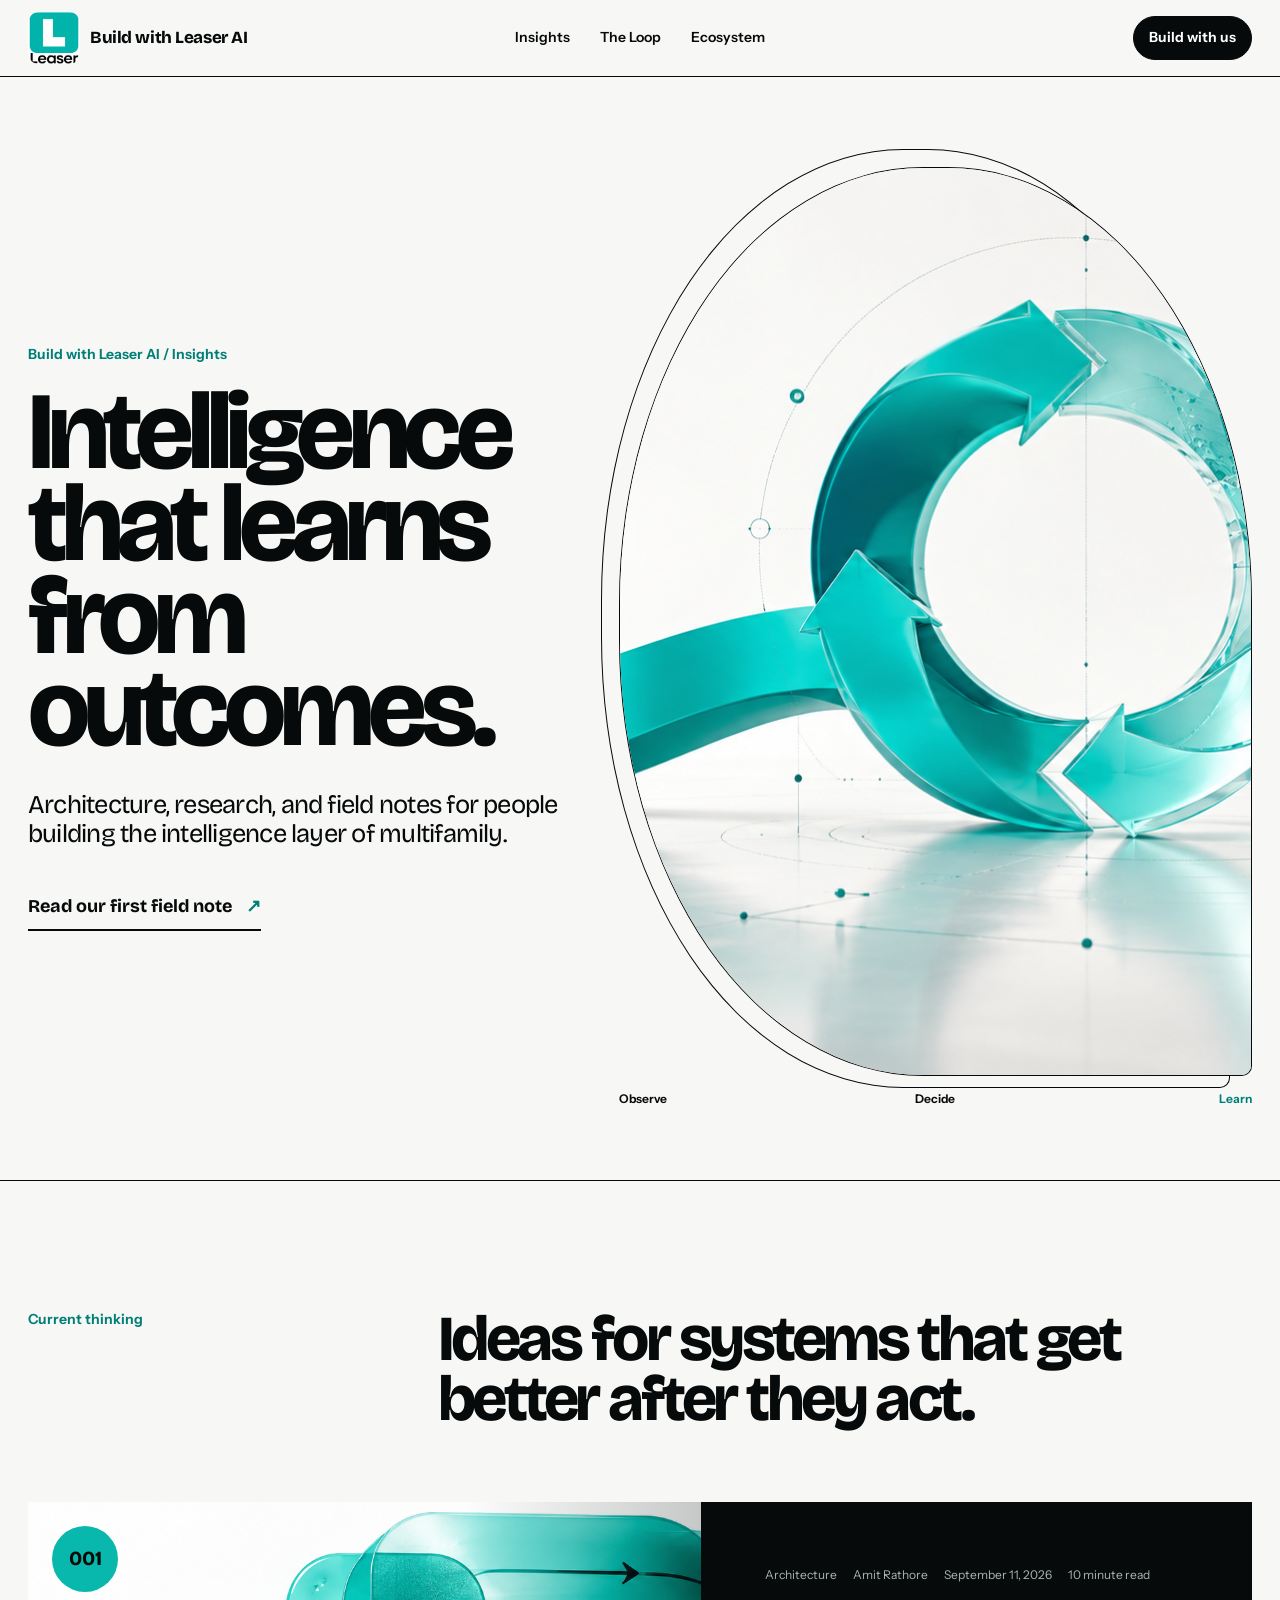
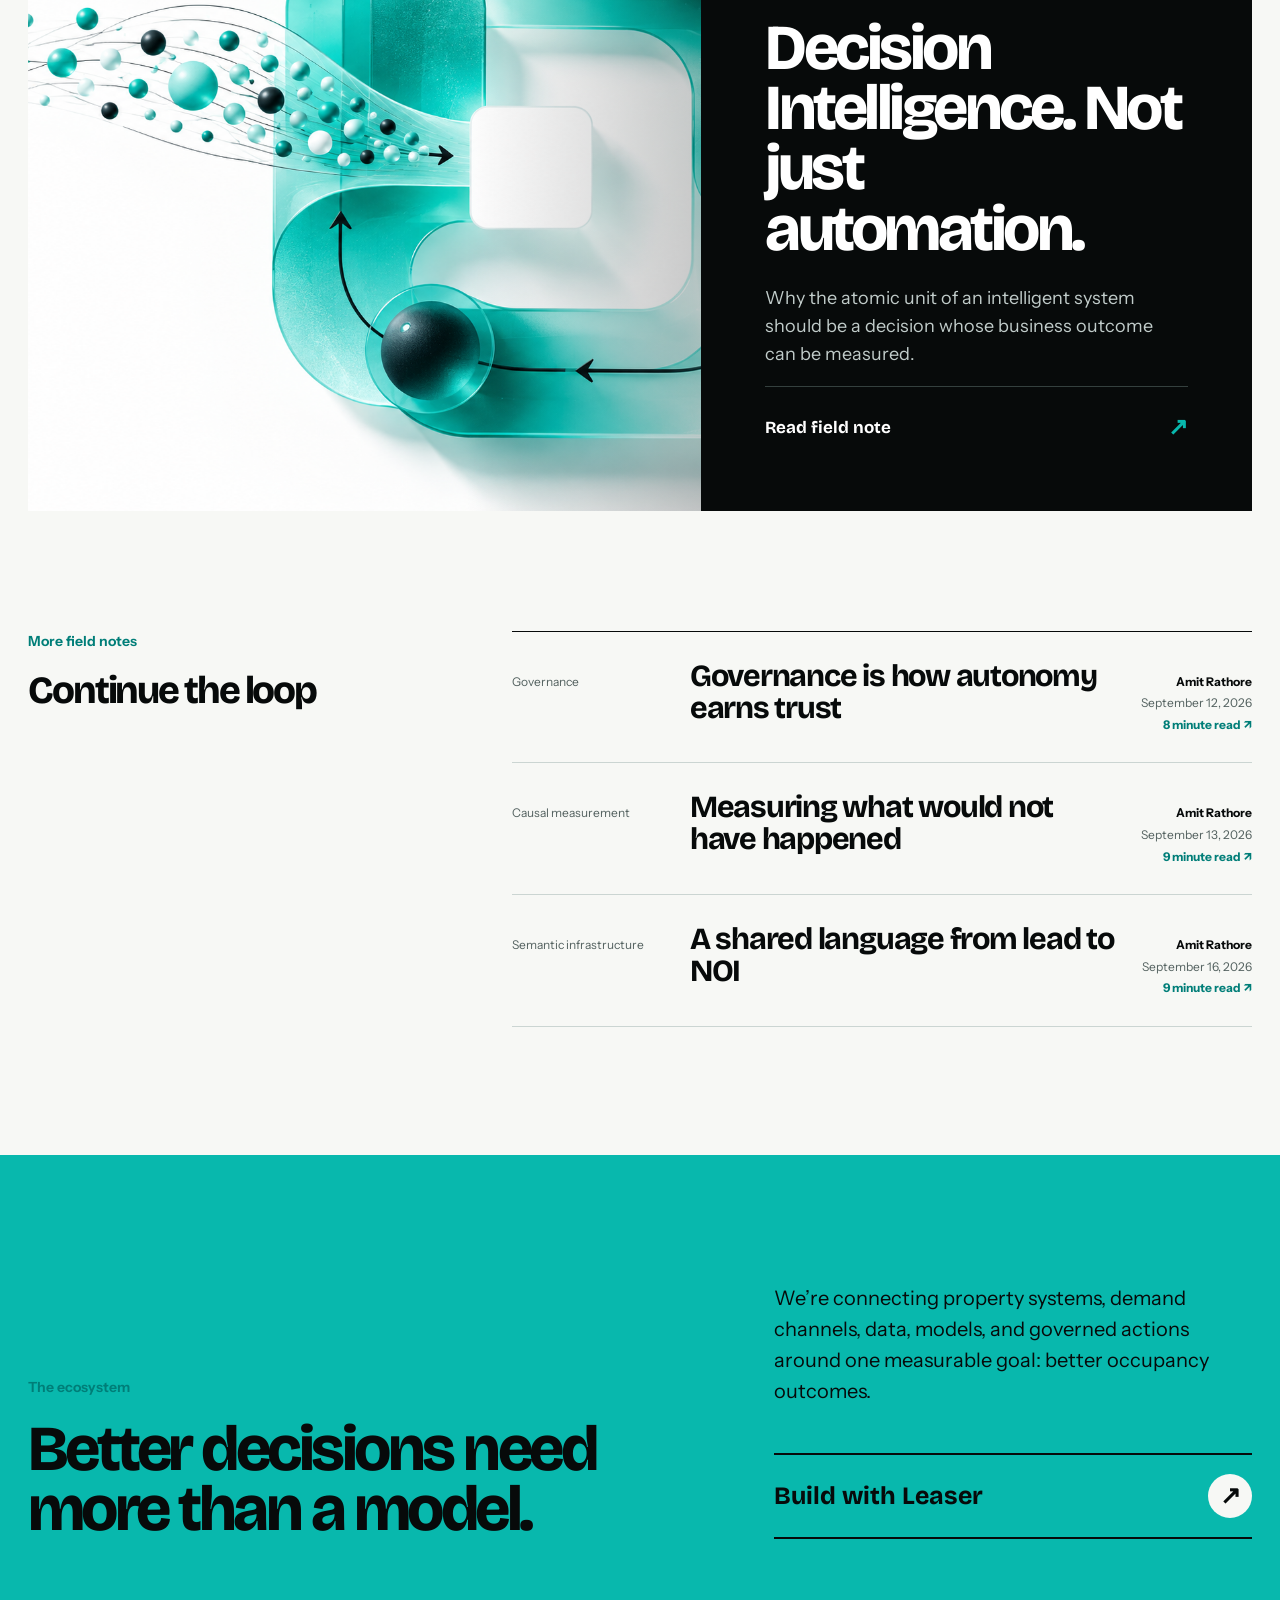
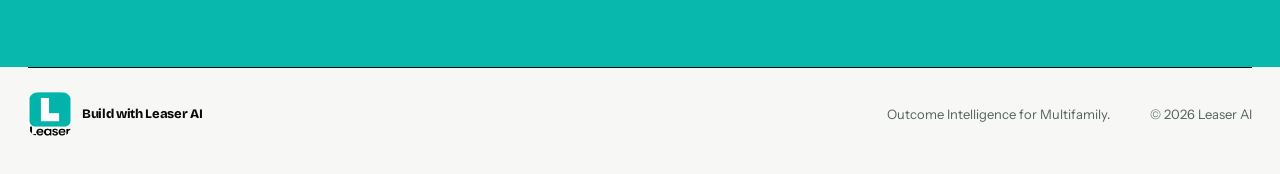
==== commit 62ce448f: "Publish semantic infrastructure field note" ====
--- a/index.html
+++ b/index.html
@@ -124,11 +124,15 @@
                 <span>9 minute read ↗</span>
               </div>
             </a>
-            <article>
+            <a class="published-row" href="insights/shared-language/">
               <span>Semantic infrastructure</span>
               <h4>A shared language from lead to NOI</h4>
-              <p>Field note in development</p>
-            </article>
+              <div class="row-meta">
+                <span>Amit Rathore</span>
+                <time datetime="2026-09-16">September 16, 2026</time>
+                <span>9 minute read ↗</span>
+              </div>
+            </a>
           </div>
         </div>
       </section>
--- a/styles.css
+++ b/styles.css
@@ -850,6 +850,145 @@
 .counterfactual-close > p, .counterfactual-close .big-link { color: var(--white); }
 .counterfactual-close .big-link { border-color: var(--white); }
 .counterfactual-close .big-link span { color: var(--ink); }
+
+/* Field note 004: heterogeneous signals, one governed language. */
+.semantic-hero { grid-template-columns: minmax(0, .98fr) minmax(480px, 1.02fr); align-items: center; padding-top: 70px; }
+.semantic-hero h1 { font-size: clamp(58px, 6.9vw, 116px); }
+.semantic-hero-art img {
+  aspect-ratio: 1 / 1;
+  object-position: 52% center;
+  border-radius: 12% 48% 12% 48%;
+}
+
+.semantic-thesis {
+  padding: clamp(90px, 11vw, 165px) max(28px, calc((100vw - 1120px) / 2));
+  background: var(--teal);
+}
+.semantic-thesis > p { margin-bottom: 10px; font-family: var(--display); font-size: clamp(25px, 3.2vw, 45px); font-weight: 720; letter-spacing: -.04em; }
+.semantic-thesis blockquote { max-width: 1060px; margin: 65px 0 0; font-family: var(--display); font-size: clamp(62px, 9.2vw, 140px); font-weight: 790; letter-spacing: -.065em; line-height: .86; }
+
+.metric-drift {
+  padding: clamp(90px, 10vw, 150px) max(28px, calc((100vw - 1280px) / 2));
+  display: grid;
+  grid-template-columns: .8fr 1.2fr;
+  gap: clamp(55px, 8vw, 120px);
+  background: var(--ink);
+  color: var(--white);
+}
+.metric-drift .section-kicker { color: var(--teal); }
+.drift-copy > p:last-child { max-width: 490px; color: #bdc8c6; font-size: 19px; }
+.drift-example { display: grid; grid-template-columns: 1fr 1fr; align-self: center; border: 1px solid #50605d; }
+.drift-example > div { min-height: 270px; padding: 24px; border-right: 1px solid #50605d; }
+.drift-example > div:nth-child(2) { border-right: 0; }
+.drift-example span { color: #a9b5b3; font-size: 12px; font-weight: 700; }
+.drift-example strong { display: block; margin: 55px 0 25px; color: var(--teal); font-family: var(--display); font-size: clamp(58px, 6vw, 90px); line-height: .8; }
+.drift-example p { color: #bdc8c6; font-size: 14px; }
+.drift-example blockquote { grid-column: 1 / -1; margin: 0; padding: 28px 24px; background: var(--teal); color: var(--ink); font-family: var(--display); font-size: clamp(25px, 3vw, 40px); font-weight: 750; letter-spacing: -.045em; }
+.drift-resolution { grid-column: 2; max-width: 700px; margin: -55px 0 0; color: #bdc8c6; font-size: 17px; }
+
+.semantic-contract { display: grid; grid-template-columns: repeat(4, 1fr); margin-top: 62px; border-top: 2px solid var(--ink); }
+.semantic-contract > div { min-height: 210px; padding: 20px; border-right: 1px solid var(--ink); border-bottom: 1px solid var(--ink); }
+.semantic-contract > div:nth-child(4n) { border-right: 0; }
+.semantic-contract span { font-size: 12px; font-weight: 700; }
+.semantic-contract p { margin: 82px 0 0; font-family: var(--display); font-size: 19px; font-weight: 680; line-height: 1.1; }
+
+.property-key {
+  padding: clamp(90px, 10vw, 150px) max(28px, calc((100vw - 1280px) / 2));
+  display: grid;
+  grid-template-columns: .8fr 1.2fr;
+  gap: clamp(45px, 7vw, 100px);
+  background: #dfe7e5;
+}
+.property-orbit { position: relative; min-height: 620px; border: 1px solid var(--ink); border-radius: 50%; }
+.property-orbit::before, .property-orbit::after { content: ""; position: absolute; inset: 14%; border: 1px solid var(--line); border-radius: 50%; }
+.property-orbit::after { inset: 28%; }
+.property-core { position: absolute; z-index: 2; top: 50%; left: 50%; width: 190px; height: 190px; transform: translate(-50%, -50%); display: grid; place-content: center; text-align: center; background: var(--teal); border-radius: 34px; }
+.property-core span { font-size: 12px; font-weight: 700; }
+.property-core strong { font-family: var(--display); font-size: 32px; letter-spacing: -.05em; }
+.orbit-item { position: absolute; z-index: 3; padding: 9px 14px; background: var(--paper); border: 1px solid var(--ink); border-radius: 999px; font-size: 13px; font-weight: 700; }
+.item-campaign { top: 9%; left: 22%; }
+.item-floorplan { top: 22%; right: 4%; }
+.item-prospect { top: 52%; right: -3%; }
+.item-lease { bottom: 12%; right: 15%; }
+.item-occupancy { bottom: 8%; left: 16%; }
+.item-owner { top: 42%; left: -4%; }
+.property-note { grid-column: 1; align-self: end; margin-top: -160px; font-size: 18px; }
+
+.semantic-spine {
+  padding: clamp(90px, 10vw, 150px) max(28px, calc((100vw - 1280px) / 2));
+  background: var(--teal);
+}
+.semantic-spine > header { display: grid; grid-template-columns: .68fr 1.32fr; gap: 48px; }
+.semantic-spine > header h2 { max-width: 900px; }
+.semantic-spine ol { margin: 72px 0 0; padding: 0; display: grid; grid-template-columns: repeat(6, 1fr); list-style: none; border-top: 2px solid var(--ink); }
+.semantic-spine li { position: relative; min-height: 340px; padding: 22px 18px 30px; border-right: 1px solid rgba(7,10,10,.45); }
+.semantic-spine li:last-child { border-right: 0; background: var(--ink); color: var(--white); }
+.semantic-spine li::after { content: ""; position: absolute; z-index: 2; top: -7px; right: -6px; width: 11px; height: 11px; background: var(--ink); transform: rotate(45deg); }
+.semantic-spine li:last-child::after { display: none; }
+.semantic-spine li > span { font-size: 12px; font-weight: 700; }
+.semantic-spine li > strong { display: block; margin: 92px 0 22px; font-family: var(--display); font-size: clamp(22px, 2.25vw, 31px); letter-spacing: -.04em; line-height: 1.02; }
+.semantic-spine li > p { margin: 0; font-size: 14px; }
+
+.definition-once {
+  padding: clamp(90px, 10vw, 150px) max(28px, calc((100vw - 1280px) / 2));
+  display: grid;
+  grid-template-columns: 1.08fr .92fr;
+  gap: clamp(55px, 8vw, 120px);
+  background: var(--ink);
+  color: var(--white);
+}
+.definition-once .section-kicker { color: var(--teal); }
+.metric-specimen { margin-top: 55px; padding: 30px; border: 1px solid #50605d; box-shadow: 12px 12px 0 var(--teal); }
+.metric-specimen > span { color: var(--teal); font-size: 13px; font-weight: 700; }
+.metric-specimen > strong { display: block; margin: 55px 0; font-family: var(--display); font-size: clamp(29px, 3.5vw, 49px); letter-spacing: -.05em; line-height: 1; }
+.metric-specimen > p { margin: 0; color: #bdc8c6; font-size: 14px; }
+.definition-consumers { padding-top: 12px; }
+.definition-consumers ul { margin: 55px 0 0; padding: 0; list-style: none; }
+.definition-consumers li { padding: 18px 0; border-bottom: 1px solid #50605d; font-family: var(--display); font-size: clamp(25px, 3vw, 41px); font-weight: 730; letter-spacing: -.04em; }
+.definition-consumers li::before { content: "Uses the same meaning"; display: inline-block; width: 125px; margin-right: 18px; color: var(--teal); font-family: var(--body); font-size: 10px; font-weight: 600; letter-spacing: 0; vertical-align: middle; }
+
+.evidence-language {
+  padding: clamp(90px, 10vw, 150px) max(28px, calc((100vw - 1280px) / 2));
+  background: var(--teal-pale);
+}
+.evidence-language > div:first-child { display: grid; grid-template-columns: .65fr 1.35fr; gap: 48px; }
+.evidence-language h2 { max-width: 900px; }
+.evidence-syntax { display: grid; grid-template-columns: repeat(4, 1fr); margin-top: 72px; border: 1px solid var(--ink); }
+.evidence-syntax article { min-height: 240px; padding: 22px; border-right: 1px solid var(--ink); }
+.evidence-syntax article:last-child { border-right: 0; }
+.evidence-syntax span { font-family: var(--display); font-size: clamp(24px, 2.8vw, 38px); font-weight: 750; letter-spacing: -.04em; }
+.evidence-syntax p { margin: 110px 0 0; font-size: 14px; }
+.evidence-note { max-width: 760px; margin: 50px 0 0 auto; font-size: 18px; }
+
+.semantic-architecture {
+  padding: clamp(90px, 10vw, 150px) max(28px, calc((100vw - 1280px) / 2));
+  background: var(--teal);
+}
+.semantic-architecture > header { display: grid; grid-template-columns: .7fr 1.3fr; gap: 48px; }
+.architecture-stack { margin-top: 72px; border-top: 2px solid var(--ink); }
+.architecture-stack > div { display: grid; grid-template-columns: 190px 1fr; gap: 30px; padding: 22px; border-bottom: 1px solid rgba(7,10,10,.5); }
+.architecture-stack span { font-size: 12px; font-weight: 700; }
+.architecture-stack strong { font-family: var(--display); font-size: clamp(24px, 3vw, 42px); letter-spacing: -.04em; }
+.architecture-stack .stack-core { padding-top: 38px; padding-bottom: 38px; background: var(--ink); color: var(--white); }
+.architecture-stack .stack-core span { color: var(--teal); }
+
+.ecosystem-language {
+  padding: clamp(90px, 10vw, 145px) max(28px, calc((100vw - 1280px) / 2));
+  display: grid;
+  grid-template-columns: 1.05fr .95fr;
+  gap: clamp(60px, 9vw, 130px);
+}
+.ecosystem-language > div:last-child { align-self: end; }
+.ecosystem-language > div:last-child p { font-size: 20px; }
+
+.semantic-memory {
+  padding: clamp(100px, 12vw, 175px) max(28px, calc((100vw - 1120px) / 2));
+  background: #dfe7e5;
+}
+.semantic-memory > p:first-child { font-family: var(--display); font-size: clamp(24px, 3vw, 39px); font-weight: 720; letter-spacing: -.04em; }
+.semantic-memory h2 { max-width: 1000px; font-size: clamp(58px, 8.2vw, 124px); }
+.semantic-memory > p:last-child { max-width: 720px; margin: 50px 0 0 auto; font-size: 20px; }
+.semantic-close { background: var(--teal); }
 
 footer {
   margin: 0 28px;
@@ -882,7 +1021,7 @@
   .featured-art { min-height: 420px; }
   .featured-copy { min-height: 500px; }
   .forthcoming { gap: 36px; margin-top: 90px; }
-  .hero, .governance-hero, .counterfactual-hero { grid-template-columns: 1fr; }
+  .hero, .governance-hero, .counterfactual-hero, .semantic-hero { grid-template-columns: 1fr; }
   .hero-art { margin-top: 34px; }
   .hero-art img { aspect-ratio: 16 / 9; border-radius: 80px 80px 8px 80px; }
   .article-grid, .comparison-section { grid-template-columns: 1fr; gap: 28px; padding-top: 90px; padding-bottom: 90px; }
@@ -920,6 +1059,20 @@
   .spine { grid-template-columns: repeat(3, 1fr); }
   .spine span, .spine strong { border-bottom: 1px solid #50605d; }
   .spine span:nth-child(3) { border-right: 0; }
+  .metric-drift, .property-key, .definition-once, .evidence-language > div:first-child, .semantic-architecture > header, .ecosystem-language { grid-template-columns: 1fr; }
+  .drift-resolution { grid-column: 1; margin-top: 0; }
+  .semantic-contract { grid-template-columns: repeat(2, 1fr); }
+  .semantic-contract > div:nth-child(2n) { border-right: 0; }
+  .semantic-contract > div:nth-child(4n-1) { border-right: 1px solid var(--ink); }
+  .property-orbit { min-height: 600px; }
+  .property-note { grid-column: 1; margin-top: 0; max-width: 650px; }
+  .semantic-spine > header { grid-template-columns: 1fr; }
+  .semantic-spine ol { grid-template-columns: repeat(3, 1fr); }
+  .semantic-spine li { border-bottom: 1px solid rgba(7,10,10,.45); }
+  .semantic-spine li:nth-child(3) { border-right: 0; }
+  .evidence-syntax { grid-template-columns: repeat(2, 1fr); }
+  .evidence-syntax article:nth-child(2) { border-right: 0; }
+  .evidence-syntax article:nth-child(-n+2) { border-bottom: 1px solid var(--ink); }
   footer { grid-template-columns: 1fr; gap: 14px; }
 }
 
@@ -1013,6 +1166,37 @@
   .spine span::after { top: auto; bottom: -5px; right: 50%; transform: rotate(135deg); }
   .measurement-loop li { grid-template-columns: 1fr; gap: 5px; }
   .causal-memory h2 { font-size: clamp(48px, 13vw, 66px); }
+  .semantic-hero h1 { font-size: clamp(48px, 13.5vw, 68px); }
+  .semantic-hero-art img { aspect-ratio: 1 / 1; object-position: 52% center; border-radius: 38px 92px 38px 92px; }
+  .semantic-thesis, .metric-drift, .property-key, .semantic-spine, .definition-once, .evidence-language, .semantic-architecture, .ecosystem-language, .semantic-memory { padding-left: 18px; padding-right: 18px; }
+  .semantic-thesis blockquote { margin-top: 45px; font-size: clamp(54px, 15vw, 78px); }
+  .drift-example { grid-template-columns: 1fr; }
+  .drift-example > div { border-right: 0; border-bottom: 1px solid #50605d; }
+  .drift-example blockquote { grid-column: 1; }
+  .semantic-contract { grid-template-columns: 1fr; }
+  .semantic-contract > div, .semantic-contract > div:nth-child(4n-1) { border-right: 0; }
+  .property-orbit { min-height: 440px; }
+  .property-core { width: 140px; height: 140px; }
+  .property-core strong { font-size: 26px; }
+  .orbit-item { padding: 7px 10px; font-size: 11px; }
+  .item-owner { left: -2%; }
+  .item-prospect { right: -2%; }
+  .semantic-spine > header { gap: 14px; }
+  .semantic-spine ol { grid-template-columns: 1fr; }
+  .semantic-spine li { min-height: 250px; border-right: 0; }
+  .semantic-spine li::after { top: auto; bottom: -6px; right: 50%; }
+  .semantic-spine li > strong { margin-top: 65px; }
+  .metric-specimen { padding: 24px 20px; box-shadow: 8px 8px 0 var(--teal); }
+  .definition-consumers li::before { display: block; width: auto; margin: 0 0 5px; }
+  .evidence-language > div:first-child { gap: 14px; }
+  .evidence-syntax { grid-template-columns: 1fr; }
+  .evidence-syntax article, .evidence-syntax article:nth-child(2) { min-height: 210px; border-right: 0; border-bottom: 1px solid var(--ink); }
+  .evidence-syntax article:last-child { border-bottom: 0; }
+  .evidence-syntax p { margin-top: 76px; }
+  .semantic-architecture > header { gap: 14px; }
+  .architecture-stack > div { grid-template-columns: 1fr; gap: 8px; }
+  .ecosystem-language { gap: 38px; }
+  .semantic-memory h2 { font-size: clamp(49px, 13.5vw, 70px); }
   .ecosystem { padding: 100px 18px; gap: 40px; }
   footer { margin: 0 18px; }
 }
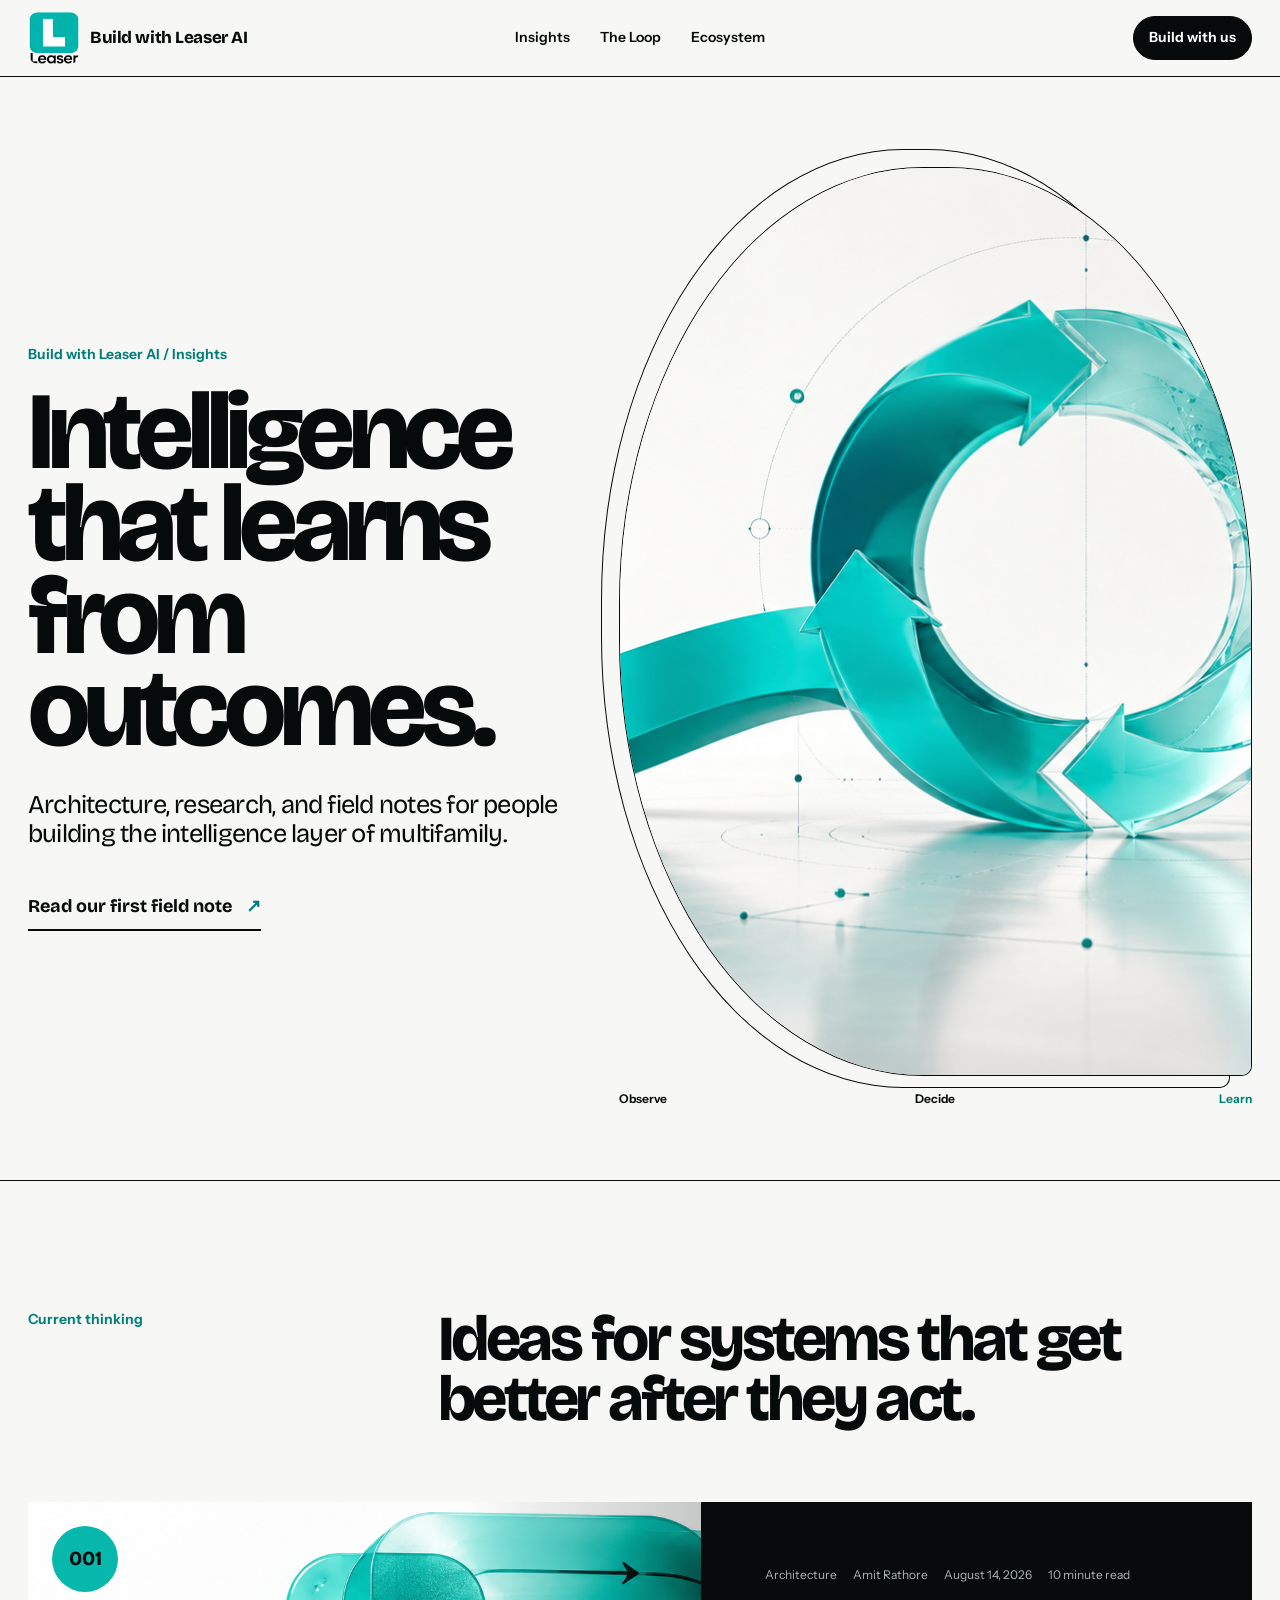
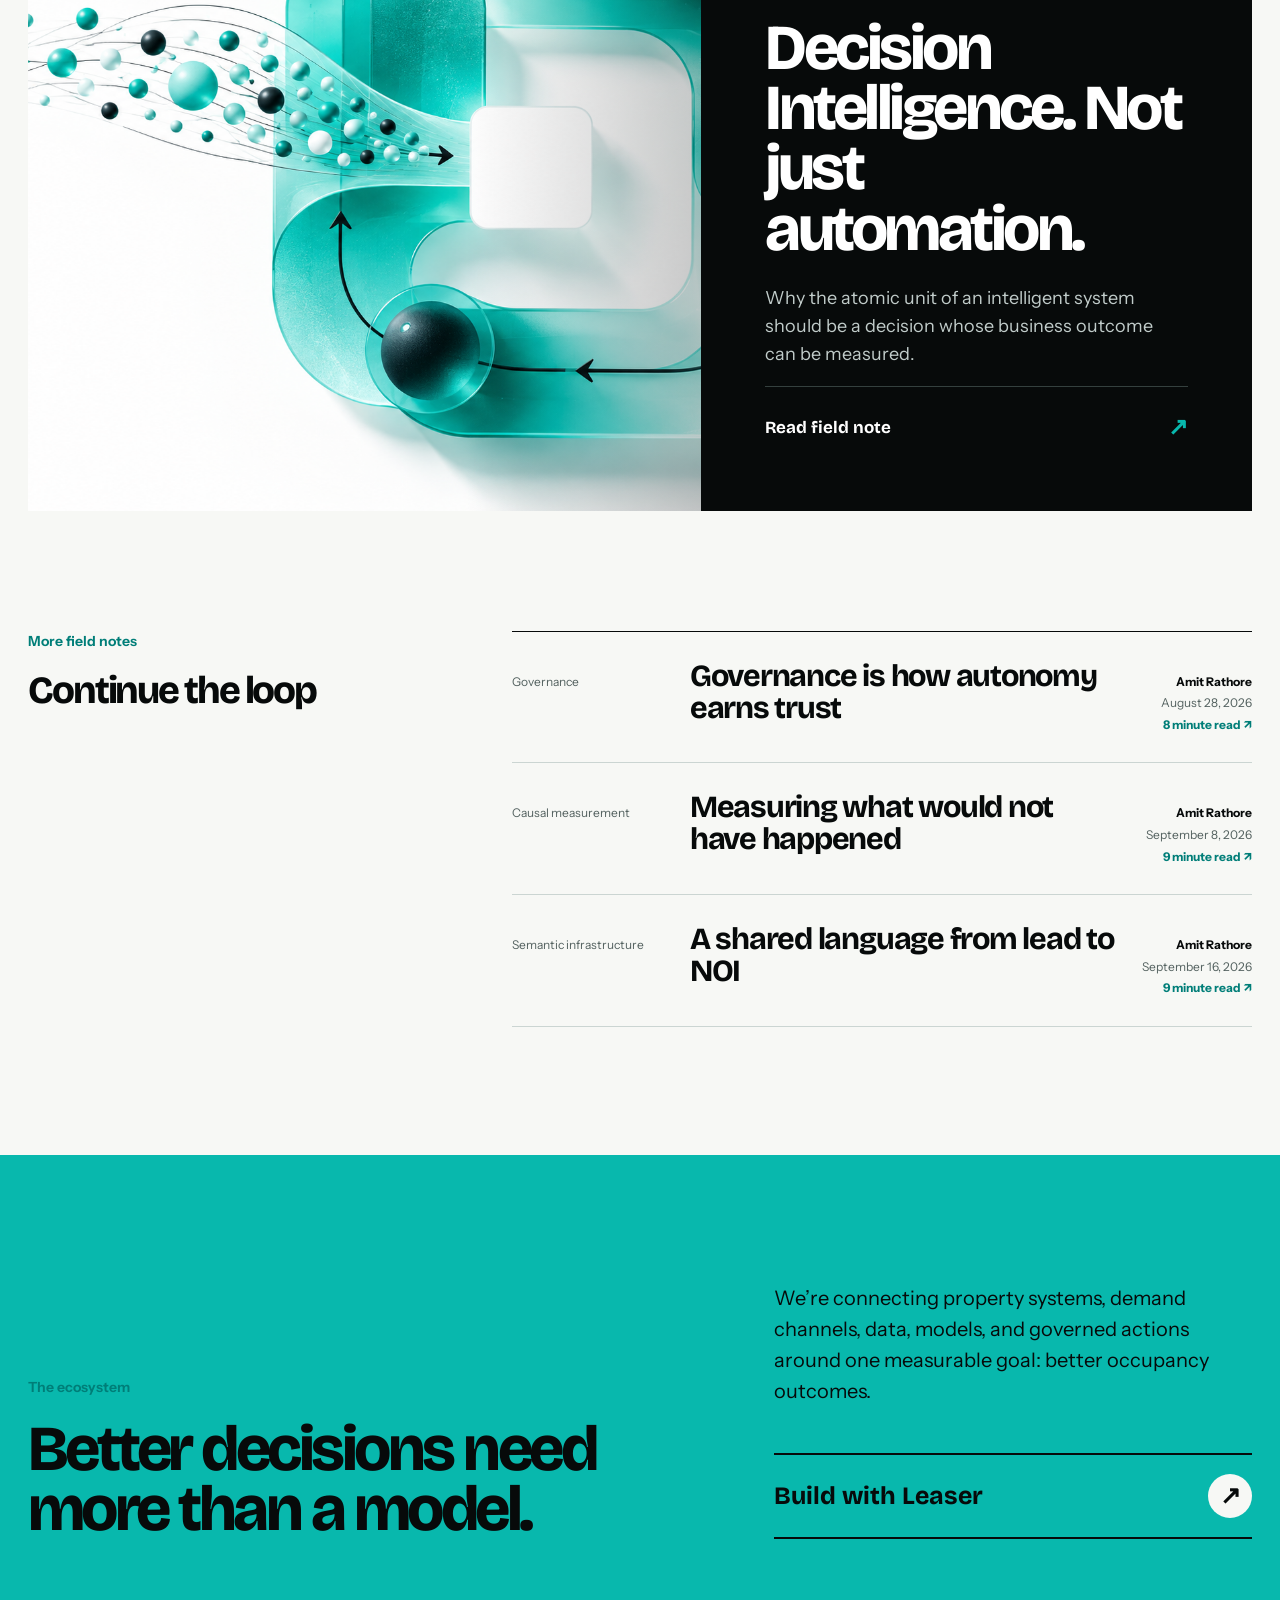
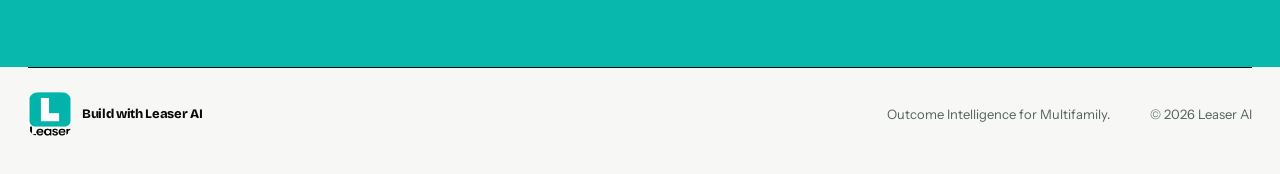
==== commit 982036bc: "Revise insight publication dates" ====
--- a/index.html
+++ b/index.html
@@ -91,7 +91,7 @@
             <div class="insight-meta">
               <span>Architecture</span>
               <span>Amit Rathore</span>
-              <time datetime="2026-09-11">September 11, 2026</time>
+              <time datetime="2026-08-14">August 14, 2026</time>
               <span>10 minute read</span>
             </div>
             <h3>Decision Intelligence. Not just automation.</h3>
@@ -111,7 +111,7 @@
               <h4>Governance is how autonomy earns trust</h4>
               <div class="row-meta">
                 <span>Amit Rathore</span>
-                <time datetime="2026-09-12">September 12, 2026</time>
+                <time datetime="2026-08-28">August 28, 2026</time>
                 <span>8 minute read ↗</span>
               </div>
             </a>
@@ -120,7 +120,7 @@
               <h4>Measuring what would not have happened</h4>
               <div class="row-meta">
                 <span>Amit Rathore</span>
-                <time datetime="2026-09-13">September 13, 2026</time>
+                <time datetime="2026-09-08">September 8, 2026</time>
                 <span>9 minute read ↗</span>
               </div>
             </a>
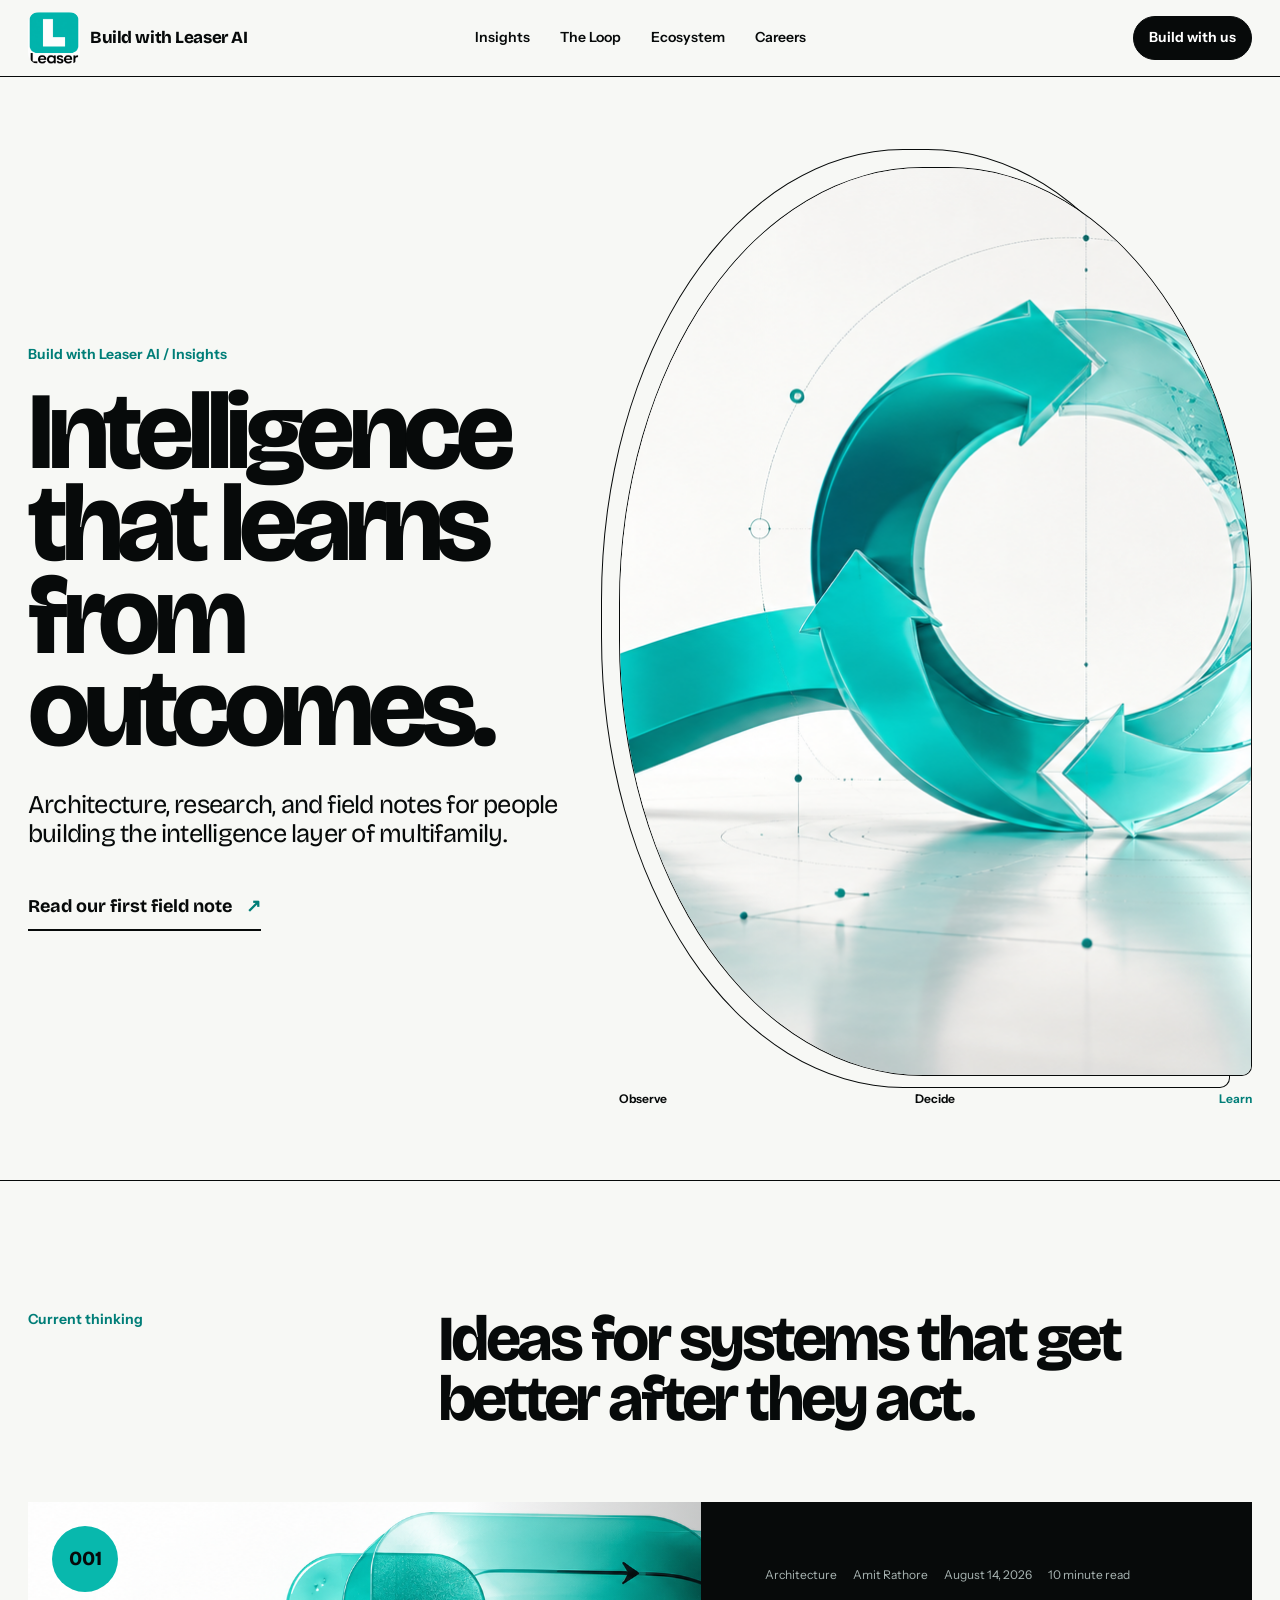
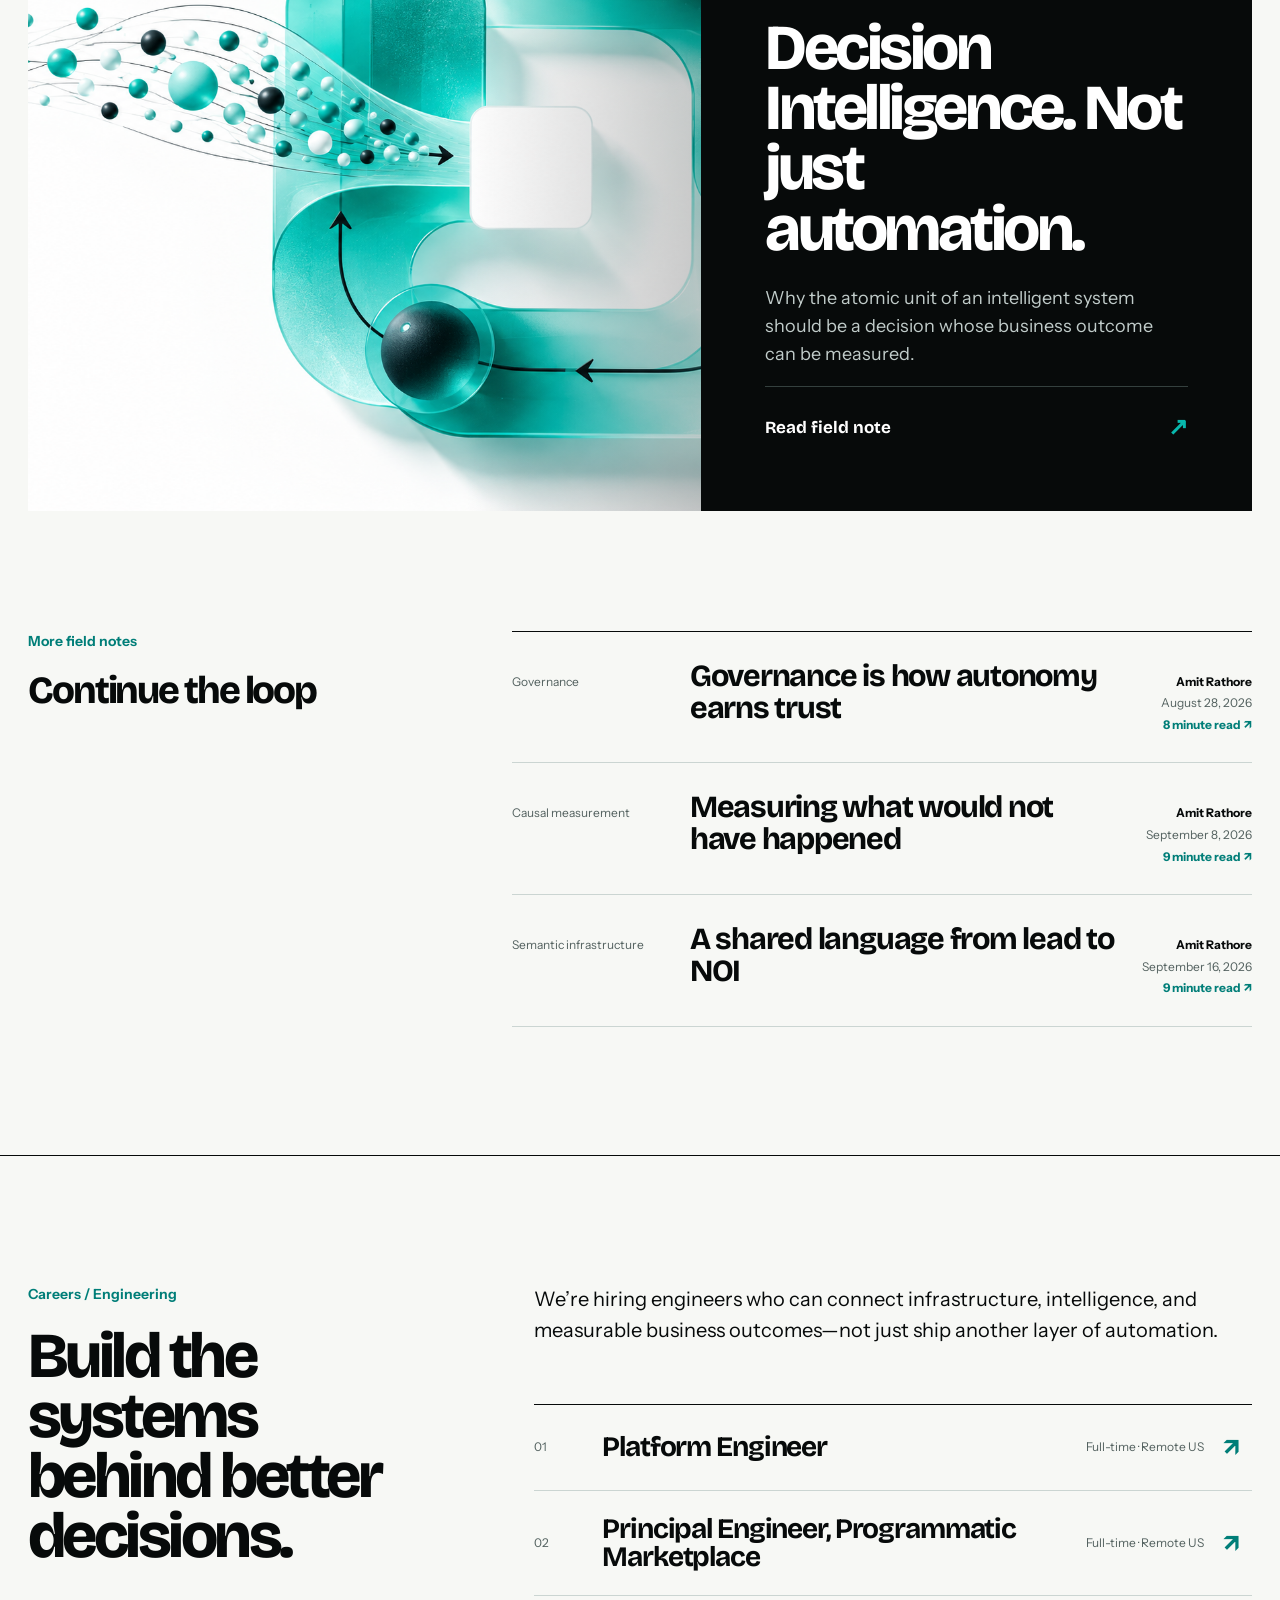
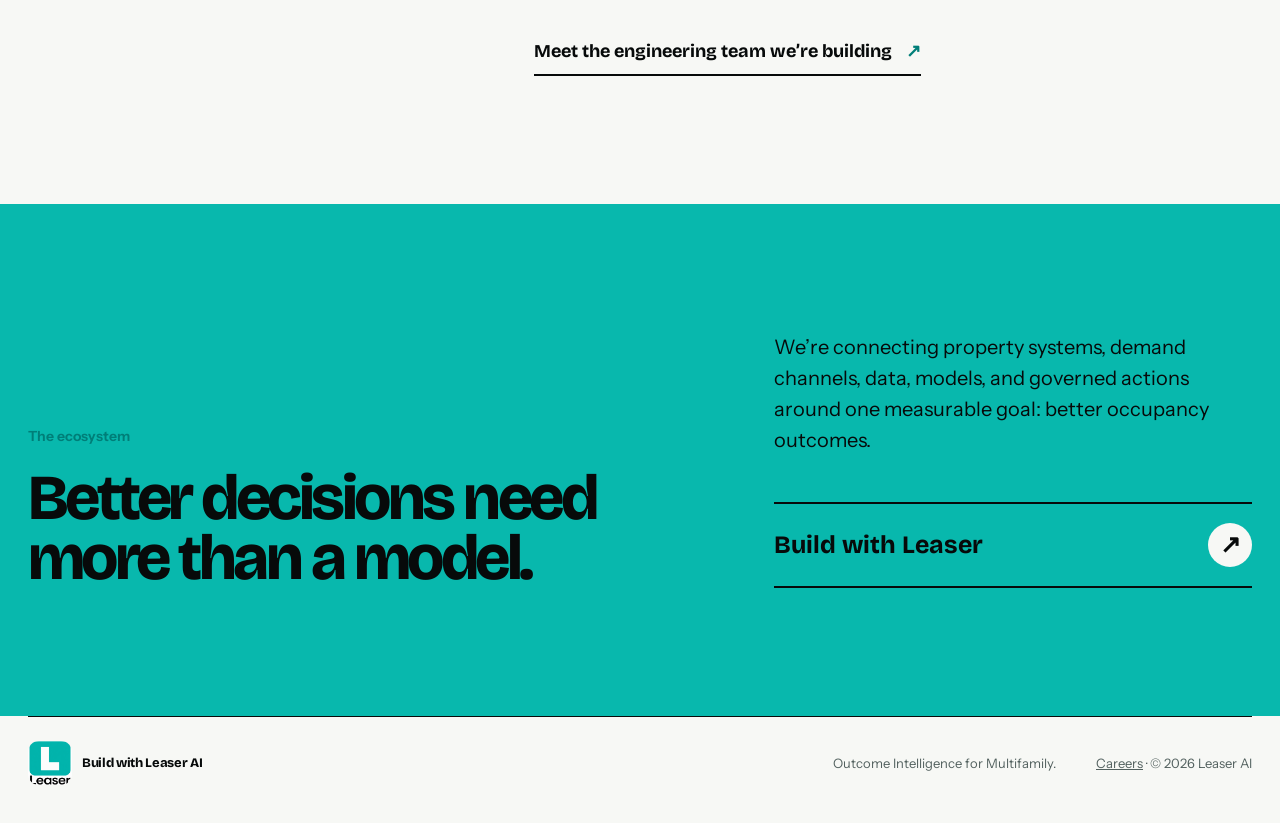
==== commit 5e3b8687: "Add careers section and engineering roles" ====
--- a/index.html
+++ b/index.html
@@ -54,6 +54,7 @@
         <a href="#insights">Insights</a>
         <a href="insights/decision-intelligence/#loop">The Loop</a>
         <a href="#ecosystem">Ecosystem</a>
+        <a href="careers/">Careers</a>
       </nav>
       <a class="header-cta" href="mailto:leasing@leaserai.com?subject=Build%20with%20Leaser">Build with us</a>
     </header>
@@ -137,6 +138,31 @@
         </div>
       </section>
 
+      <section class="home-careers" id="careers" aria-labelledby="careers-title">
+        <header>
+          <p class="section-kicker">Careers / Engineering</p>
+          <h2 id="careers-title">Build the systems behind better decisions.</h2>
+        </header>
+        <div class="home-careers-copy">
+          <p>We’re hiring engineers who can connect infrastructure, intelligence, and measurable business outcomes—not just ship another layer of automation.</p>
+          <div class="career-rows">
+            <a href="careers/platform-engineer/">
+              <span>01</span>
+              <strong>Platform Engineer</strong>
+              <small>Full-time · Remote US</small>
+              <b aria-hidden="true">↗</b>
+            </a>
+            <a href="careers/principal-engineer-programmatic-marketplace/">
+              <span>02</span>
+              <strong>Principal Engineer, Programmatic Marketplace</strong>
+              <small>Full-time · Remote US</small>
+              <b aria-hidden="true">↗</b>
+            </a>
+          </div>
+          <a class="text-link" href="careers/">Meet the engineering team we’re building <span aria-hidden="true">↗</span></a>
+        </div>
+      </section>
+
       <section class="home-ecosystem" id="ecosystem" aria-labelledby="ecosystem-title">
         <div>
           <p class="section-kicker">The ecosystem</p>
@@ -155,7 +181,7 @@
         <span>Build with Leaser AI</span>
       </div>
       <p>Outcome Intelligence for Multifamily.</p>
-      <p>© <span id="year"></span> Leaser AI</p>
+      <p><a href="careers/">Careers</a> · © <span id="year"></span> Leaser AI</p>
     </footer>
     <script src="script.js"></script>
   </body>
--- a/styles.css
+++ b/styles.css
@@ -275,6 +275,154 @@
 .big-link.inverted { border-color: var(--ink); }
 .big-link.inverted span { background: var(--paper); }
 
+.home-careers {
+  padding: clamp(90px, 10vw, 145px) max(28px, calc((100vw - 1280px) / 2));
+  display: grid;
+  grid-template-columns: .72fr 1.28fr;
+  gap: clamp(50px, 8vw, 120px);
+  border-top: 1px solid var(--ink);
+}
+.home-careers h2 { max-width: 650px; }
+.home-careers-copy > p { max-width: 720px; font-size: 20px; }
+.career-rows { margin: 58px 0 42px; border-top: 1px solid var(--ink); }
+.career-rows a {
+  display: grid;
+  grid-template-columns: 50px 1fr auto 30px;
+  gap: 18px;
+  align-items: center;
+  padding: 24px 0;
+  border-bottom: 1px solid var(--line);
+  text-decoration: none;
+}
+.career-rows a:hover { background: var(--teal-pale); }
+.career-rows span, .career-rows small { color: var(--muted); font-size: 12px; }
+.career-rows strong { font-family: var(--display); font-size: clamp(23px, 2.2vw, 34px); letter-spacing: -.04em; line-height: 1; }
+.career-rows b { color: var(--teal-deep); font-size: 24px; }
+
+/* Careers — an engineering dossier, not a recruiting template. */
+.careers-hero {
+  min-height: 720px;
+  padding: clamp(85px, 10vw, 150px) max(28px, calc((100vw - 1280px) / 2)) 80px;
+  display: grid;
+  grid-template-columns: 1.25fr .75fr;
+  gap: clamp(48px, 8vw, 120px);
+  align-items: end;
+}
+.careers-hero h1 { max-width: 960px; margin: 0; font-size: clamp(68px, 9.5vw, 145px); }
+.careers-hero-copy { padding-bottom: 12px; border-top: 1px solid var(--ink); }
+.careers-hero-copy p { margin: 22px 0 0; font-size: 19px; }
+
+.outcome-path {
+  padding: clamp(90px, 10vw, 145px) max(28px, calc((100vw - 1280px) / 2));
+  background: var(--ink);
+  color: var(--white);
+}
+.outcome-path .section-kicker { color: var(--teal); }
+.outcome-path header { display: grid; grid-template-columns: .6fr 1.4fr; gap: 40px; }
+.outcome-path header h2 { max-width: 880px; }
+.outcome-path ol { display: grid; grid-template-columns: repeat(4, 1fr); margin: 70px 0 0; padding: 0; border: 1px solid #42504e; list-style: none; }
+.outcome-path li { position: relative; min-height: 315px; padding: 22px; border-right: 1px solid #42504e; }
+.outcome-path li:last-child { border: 0; background: var(--teal); color: var(--ink); }
+.outcome-path li:not(:last-child)::after { content: "→"; position: absolute; top: 48%; right: -15px; z-index: 1; width: 28px; height: 28px; display: grid; place-items: center; border-radius: 50%; background: var(--teal); color: var(--ink); }
+.outcome-path li > span { font-size: 12px; color: #9aaba8; }
+.outcome-path li:last-child > span { color: var(--ink); }
+.outcome-path strong { display: block; margin-top: 95px; font-family: var(--display); font-size: clamp(28px, 3vw, 42px); letter-spacing: -.04em; }
+.outcome-path li p { margin: 12px 0 0; color: #bfc9c7; font-size: 14px; }
+.outcome-path li:last-child p { color: var(--ink); }
+
+.open-roles {
+  padding: clamp(95px, 11vw, 160px) max(28px, calc((100vw - 1280px) / 2));
+  background: var(--teal-pale);
+}
+.open-roles > header { display: grid; grid-template-columns: .62fr 1.38fr; gap: 48px; margin-bottom: 70px; }
+.open-roles h2 { max-width: 900px; }
+.role-ledger { border-top: 2px solid var(--ink); }
+.role-ledger > a {
+  display: grid;
+  grid-template-columns: 70px 1fr 150px 40px;
+  gap: 24px;
+  align-items: start;
+  padding: 34px 0 40px;
+  border-bottom: 1px solid var(--ink);
+  text-decoration: none;
+}
+.role-ledger > a:hover { background: var(--paper); }
+.role-ledger .role-number { padding-top: 7px; font-family: var(--display); font-weight: 750; color: var(--teal-deep); }
+.role-ledger h3 { max-width: 780px; margin: 0; font-size: clamp(36px, 5vw, 68px); }
+.role-ledger p { max-width: 680px; margin: 18px 0 0; color: var(--muted); }
+.role-ledger small { padding-top: 9px; color: var(--muted); }
+.role-ledger b { color: var(--teal-deep); font-size: 30px; }
+
+.career-principles {
+  padding: clamp(95px, 11vw, 160px) max(28px, calc((100vw - 1280px) / 2));
+  display: grid;
+  grid-template-columns: .82fr 1.18fr;
+  gap: clamp(55px, 9vw, 130px);
+}
+.career-principles ul { margin: 0; padding: 0; border-top: 1px solid var(--ink); list-style: none; }
+.career-principles li { display: grid; grid-template-columns: .85fr 1.15fr; gap: 28px; padding: 24px 0; border-bottom: 1px solid var(--line); }
+.career-principles strong { font-family: var(--display); font-size: 22px; letter-spacing: -.03em; }
+.career-principles span { color: var(--muted); }
+.career-close { padding: clamp(95px, 11vw, 160px) max(28px, calc((100vw - 1120px) / 2)); background: var(--teal); }
+.career-close h2 { max-width: 1050px; font-size: clamp(55px, 8vw, 116px); }
+
+.job-hero {
+  max-width: 1384px;
+  margin: 0 auto;
+  padding: clamp(75px, 9vw, 135px) 28px clamp(70px, 8vw, 120px);
+  border-bottom: 1px solid var(--ink);
+}
+.job-page main { overflow: visible; }
+.job-hero h1 { max-width: 1260px; margin: 32px 0; font-size: clamp(66px, 9.3vw, 142px); }
+.marketplace-role .job-hero h1 { font-size: clamp(54px, 7.6vw, 112px); }
+.job-dek { max-width: 880px; margin: 0 0 0 auto; font-family: var(--display); font-size: clamp(24px, 3vw, 41px); line-height: 1.12; letter-spacing: -.035em; }
+.job-layout { max-width: 1384px; margin: 0 auto; padding: 0 28px; display: grid; grid-template-columns: 310px minmax(0, 1fr); gap: clamp(55px, 8vw, 125px); }
+.job-facts { align-self: start; position: sticky; top: 24px; padding: 55px 0; }
+.job-facts dl { margin: 0 0 36px; border-top: 1px solid var(--ink); }
+.job-facts dl > div { display: grid; grid-template-columns: 90px 1fr; gap: 16px; padding: 15px 0; border-bottom: 1px solid var(--line); }
+.job-facts dt { color: var(--muted); font-size: 12px; }
+.job-facts dd { margin: 0; font-size: 14px; font-weight: 650; }
+.job-apply { display: flex; justify-content: space-between; gap: 16px; padding: 16px; background: var(--ink); color: var(--white); font-family: var(--display); font-weight: 700; text-decoration: none; }
+.job-apply span { color: var(--teal); }
+.job-description { max-width: 890px; padding-bottom: 110px; }
+.job-description > section { padding: clamp(68px, 8vw, 110px) 0; border-bottom: 1px solid var(--ink); }
+.job-description h2 { max-width: 820px; }
+.job-description p, .job-description > section > ul { max-width: 760px; }
+.job-description > section > p { font-size: 18px; }
+.job-description > section > ul:not(.job-list) { padding-left: 22px; }
+.job-description > section > ul:not(.job-list) li { margin-bottom: 14px; }
+.job-list { margin: 40px 0 0; padding: 0; border-top: 1px solid var(--ink); list-style: none; }
+.job-list li { display: grid; grid-template-columns: .78fr 1.22fr; gap: 35px; padding: 22px 0; border-bottom: 1px solid var(--line); }
+.job-list strong { font-family: var(--display); font-size: 20px; line-height: 1.18; }
+.job-list span { color: var(--muted); }
+.job-description .job-callout { padding: clamp(70px, 8vw, 105px) clamp(28px, 5vw, 70px); background: var(--ink); color: var(--white); border: 0; }
+.job-callout > span { color: var(--teal); font-size: 12px; font-weight: 700; text-transform: uppercase; letter-spacing: .08em; }
+.job-callout blockquote { margin: 70px 0 0; font-family: var(--display); font-size: clamp(38px, 5vw, 67px); font-weight: 740; letter-spacing: -.05em; line-height: .98; }
+.stack-line { display: flex; flex-wrap: wrap; gap: 8px; }
+.stack-line span { padding: 8px 12px; border: 1px solid var(--ink); border-radius: 999px; font-size: 13px; font-weight: 650; }
+.job-description .fine-print { margin-top: 30px; color: var(--muted); font-size: 14px; }
+.success-list { margin: 42px 0 0; padding: 0; list-style: none; }
+.success-list li { display: grid; grid-template-columns: 110px 1fr; gap: 30px; padding: 22px 0; border-top: 1px solid var(--line); }
+.success-list span { color: var(--teal-deep); font-weight: 700; }
+.success-list p { margin: 0; }
+.marketplace-path { display: flex; flex-wrap: wrap; align-items: center; gap: 12px; }
+.marketplace-path span, .marketplace-path strong { padding: 12px 14px; border: 1px solid var(--ink); font-size: 13px; }
+.marketplace-path strong { background: var(--teal); }
+.marketplace-path i { color: var(--teal-deep); font-style: normal; font-size: 22px; }
+.equal-opportunity .big-link { margin-top: 45px; }
+
+.application-shell { max-width: 1280px; margin: 0 auto; padding: clamp(65px, 8vw, 115px) 28px 110px; display: grid; grid-template-columns: .72fr 1.28fr; gap: clamp(55px, 8vw, 120px); align-items: start; overflow: visible; }
+.application-intro { position: sticky; top: 30px; }
+.application-intro h1 { margin: 28px 0; font-size: clamp(65px, 8vw, 116px); }
+.application-intro > p:not(.issue) { max-width: 440px; font-family: var(--display); font-size: 24px; line-height: 1.14; }
+.application-intro small { display: block; max-width: 340px; padding-top: 20px; border-top: 1px solid var(--ink); color: var(--muted); }
+.application-form { min-width: 0; padding: 32px; border: 1px solid var(--ink); box-shadow: 14px 14px 0 var(--teal); background: var(--paper); overflow: visible; }
+.application-form iframe { display: block; width: 100%; border: 0; overflow: hidden; }
+.thanks-shell { min-height: calc(100vh - 160px); padding: clamp(90px, 12vw, 175px) max(28px, calc((100vw - 1120px) / 2)); background: var(--teal); }
+.thanks-mark { float: right; width: clamp(90px, 12vw, 160px); height: clamp(90px, 12vw, 160px); display: grid; place-items: center; border: 2px solid var(--ink); border-radius: 50%; font-size: clamp(50px, 7vw, 95px); }
+.thanks-shell h1 { max-width: 900px; font-size: clamp(76px, 11vw, 160px); }
+.thanks-shell > p:not(.issue) { max-width: 650px; font-size: 20px; }
+
 .hero {
   max-width: var(--max);
   margin: 0 auto;
@@ -447,12 +595,15 @@
 .orbit-core span { font-family: var(--display); font-size: 92px; font-weight: 800; line-height: 1; }
 .orbit-pulse {
   position: absolute;
-  top: calc(50% - 140px); left: calc(50% + min(25vw, 315px));
+  top: 0; left: 0;
   width: 18px; height: 18px;
   border-radius: 50%;
   background: var(--white);
   box-shadow: 0 0 0 10px rgba(8,184,173,.3), 0 0 45px var(--teal);
-  animation: orbit 7s linear infinite;
+  offset-path: ellipse(50% 50% at 50% 50%);
+  offset-distance: 0%;
+  offset-rotate: 0deg;
+  animation: orbit-path 7s linear infinite;
 }
 .loop-controls { display: flex; flex-direction: column; justify-content: center; }
 .loop-step {
@@ -1003,9 +1154,8 @@
 footer p { margin: 0; color: var(--muted); }
 
 a:focus-visible, button:focus-visible { outline: 3px solid var(--teal); outline-offset: 4px; }
-@keyframes orbit {
-  from { transform: rotate(0deg) translateX(12px) rotate(0deg); }
-  to { transform: rotate(360deg) translateX(12px) rotate(-360deg); }
+@keyframes orbit-path {
+  to { offset-distance: 100%; }
 }
 
 @media (max-width: 900px) {
@@ -1016,7 +1166,7 @@
   .home-hero-art { margin: 28px 18px 0; }
   .home-hero-art img { min-height: 0; aspect-ratio: 16 / 9; border-radius: 80px 80px 8px 80px; }
   .home-hero-art::before { border-radius: 80px 80px 8px 80px; }
-  .index-heading, .featured-insight, .forthcoming, .home-ecosystem { grid-template-columns: 1fr; }
+  .index-heading, .featured-insight, .forthcoming, .home-ecosystem, .home-careers { grid-template-columns: 1fr; }
   .index-heading { gap: 24px; }
   .featured-art { min-height: 420px; }
   .featured-copy { min-height: 500px; }
@@ -1073,6 +1223,18 @@
   .evidence-syntax { grid-template-columns: repeat(2, 1fr); }
   .evidence-syntax article:nth-child(2) { border-right: 0; }
   .evidence-syntax article:nth-child(-n+2) { border-bottom: 1px solid var(--ink); }
+  .careers-hero, .outcome-path header, .open-roles > header, .career-principles, .application-shell { grid-template-columns: 1fr; }
+  .careers-hero { min-height: auto; }
+  .outcome-path ol { grid-template-columns: repeat(2, 1fr); }
+  .outcome-path li:nth-child(2) { border-right: 0; }
+  .outcome-path li:nth-child(-n+2) { border-bottom: 1px solid #42504e; }
+  .role-ledger > a { grid-template-columns: 60px 1fr 100px 30px; }
+  .job-layout { grid-template-columns: 1fr; gap: 0; }
+  .job-facts { position: static; padding-bottom: 0; }
+  .job-facts dl { display: grid; grid-template-columns: repeat(2, 1fr); }
+  .job-facts dl > div:nth-child(odd) { border-right: 1px solid var(--line); padding-right: 20px; }
+  .job-facts dl > div:nth-child(even) { padding-left: 20px; }
+  .application-intro { position: static; }
   footer { grid-template-columns: 1fr; gap: 14px; }
 }
 
@@ -1097,6 +1259,9 @@
   .forthcoming-list article > p, .forthcoming-list .published-row > p { white-space: normal; }
   .row-meta { justify-items: start; margin-top: 5px; white-space: normal; }
   .home-ecosystem { padding: 86px 18px; gap: 42px; }
+  .home-careers { padding: 86px 18px; gap: 36px; }
+  .career-rows a { grid-template-columns: 32px 1fr 24px; }
+  .career-rows small { grid-column: 2; }
   .hero { padding: 48px 18px 24px; }
   h1 { font-size: clamp(48px, 15vw, 70px); }
   .article-grid { padding-left: 18px; padding-right: 18px; }
@@ -1108,7 +1273,6 @@
   .ring-two { width: 250px; height: 250px; }
   .orbit-core { width: 100px; height: 100px; border-radius: 25px; }
   .orbit-core span { font-size: 66px; }
-  .orbit-pulse { top: calc(50% - 75px); left: calc(50% + 140px); }
   .loop-detail { grid-template-columns: 1fr; }
   .loop-detail p { grid-column: 1; }
   .decision-spec { grid-template-columns: 1fr; }
@@ -1198,6 +1362,30 @@
   .ecosystem-language { gap: 38px; }
   .semantic-memory h2 { font-size: clamp(49px, 13.5vw, 70px); }
   .ecosystem { padding: 100px 18px; gap: 40px; }
+  .careers-hero, .outcome-path, .open-roles, .career-principles, .career-close { padding-left: 18px; padding-right: 18px; }
+  .careers-hero h1 { font-size: clamp(52px, 15vw, 72px); }
+  .outcome-path ol { grid-template-columns: 1fr; }
+  .outcome-path li, .outcome-path li:nth-child(2) { min-height: 230px; border-right: 0; border-bottom: 1px solid #42504e; }
+  .outcome-path li:not(:last-child)::after { top: auto; right: 20px; bottom: -14px; transform: rotate(90deg); }
+  .outcome-path strong { margin-top: 55px; }
+  .role-ledger > a { grid-template-columns: 36px 1fr 25px; gap: 14px; }
+  .role-ledger small { grid-column: 2; }
+  .role-ledger h3 { font-size: 34px; }
+  .career-principles { gap: 30px; }
+  .career-principles li { grid-template-columns: 1fr; gap: 8px; }
+  .job-hero { padding-left: 18px; padding-right: 18px; }
+  .job-hero h1, .marketplace-role .job-hero h1 { font-size: clamp(48px, 14vw, 69px); }
+  .job-layout { padding: 0 18px; }
+  .job-facts dl { grid-template-columns: 1fr; }
+  .job-facts dl > div:nth-child(odd), .job-facts dl > div:nth-child(even) { border-right: 0; padding-left: 0; padding-right: 0; }
+  .job-list li { grid-template-columns: 1fr; gap: 8px; }
+  .job-description .job-callout { margin-left: -18px; margin-right: -18px; padding-left: 18px; padding-right: 18px; }
+  .job-callout blockquote { margin-top: 48px; }
+  .success-list li { grid-template-columns: 1fr; gap: 6px; }
+  .application-shell { padding: 55px 18px 90px; gap: 48px; }
+  .application-form { margin: 0 -18px; padding: 18px 8px; border-left: 0; border-right: 0; box-shadow: 0 10px 0 var(--teal); }
+  .thanks-shell { padding-left: 18px; padding-right: 18px; }
+  .thanks-mark { float: none; margin-bottom: 50px; }
   footer { margin: 0 18px; }
 }
 
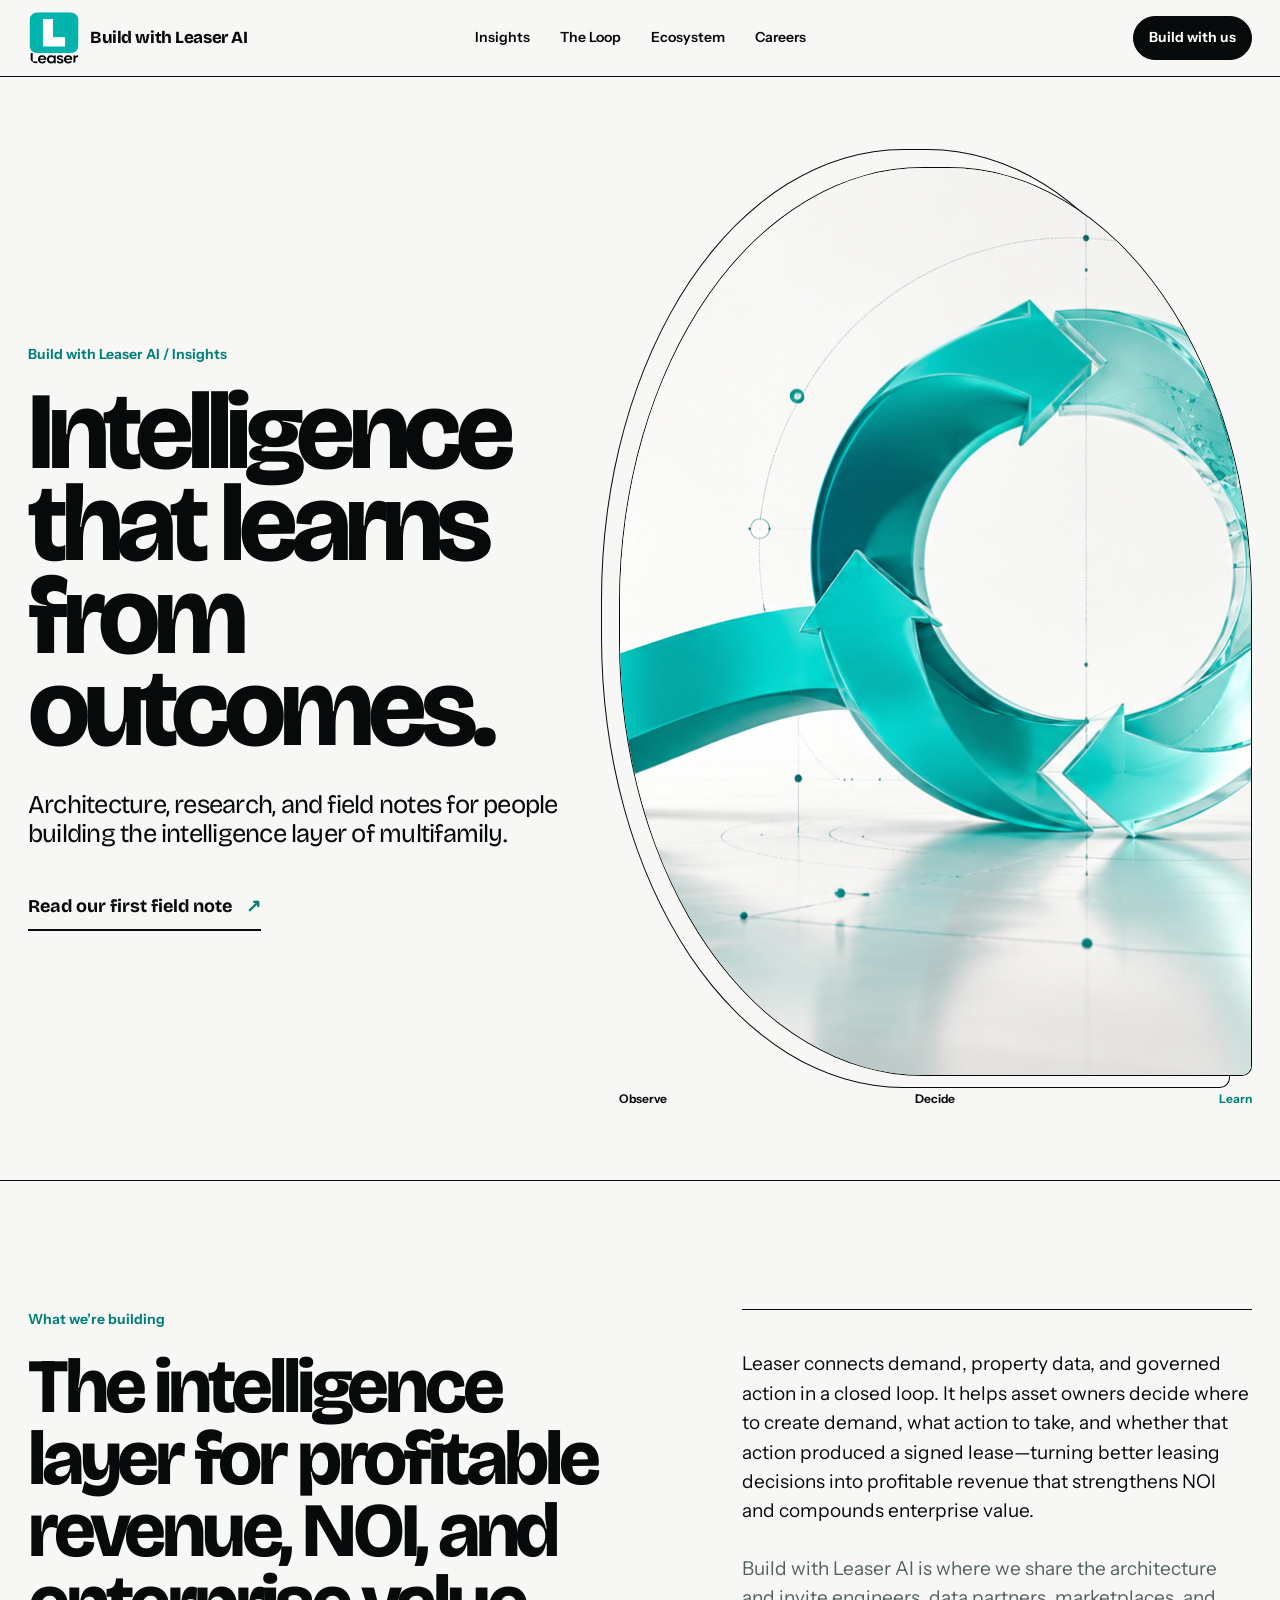
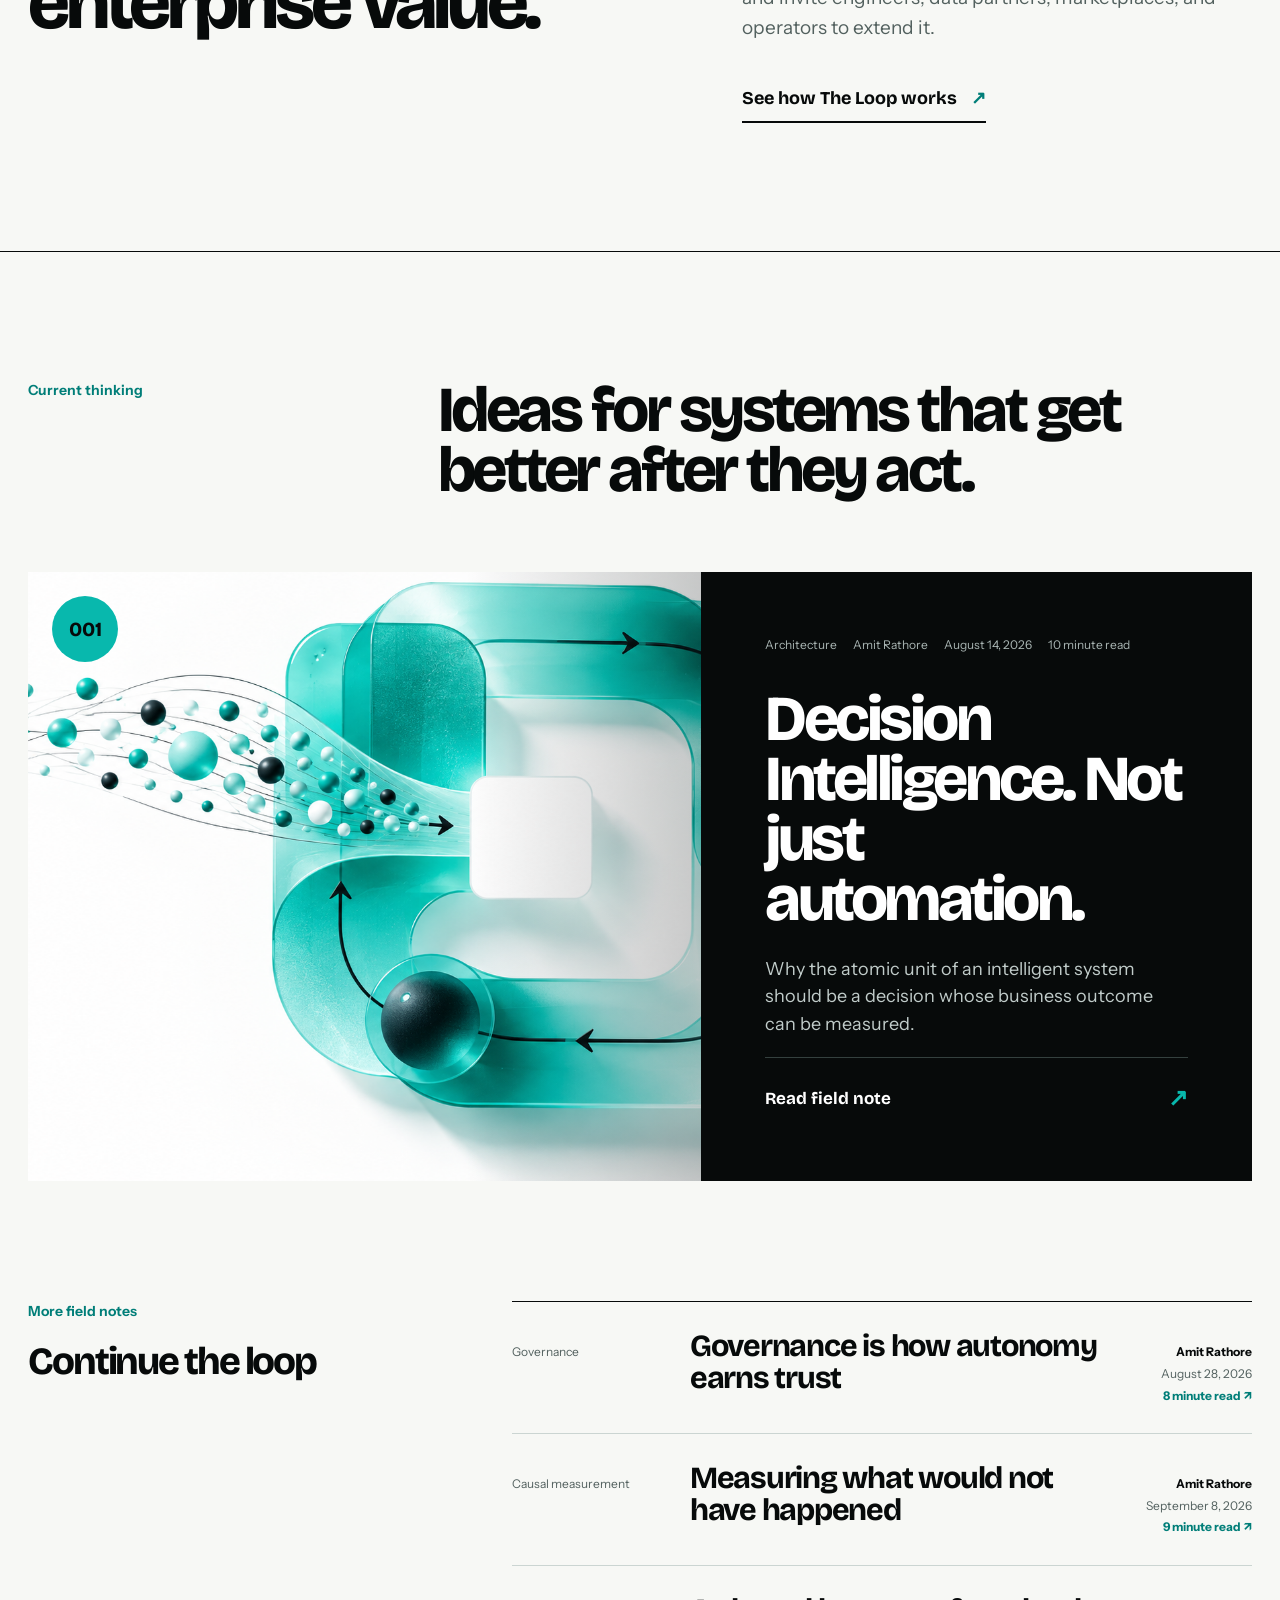
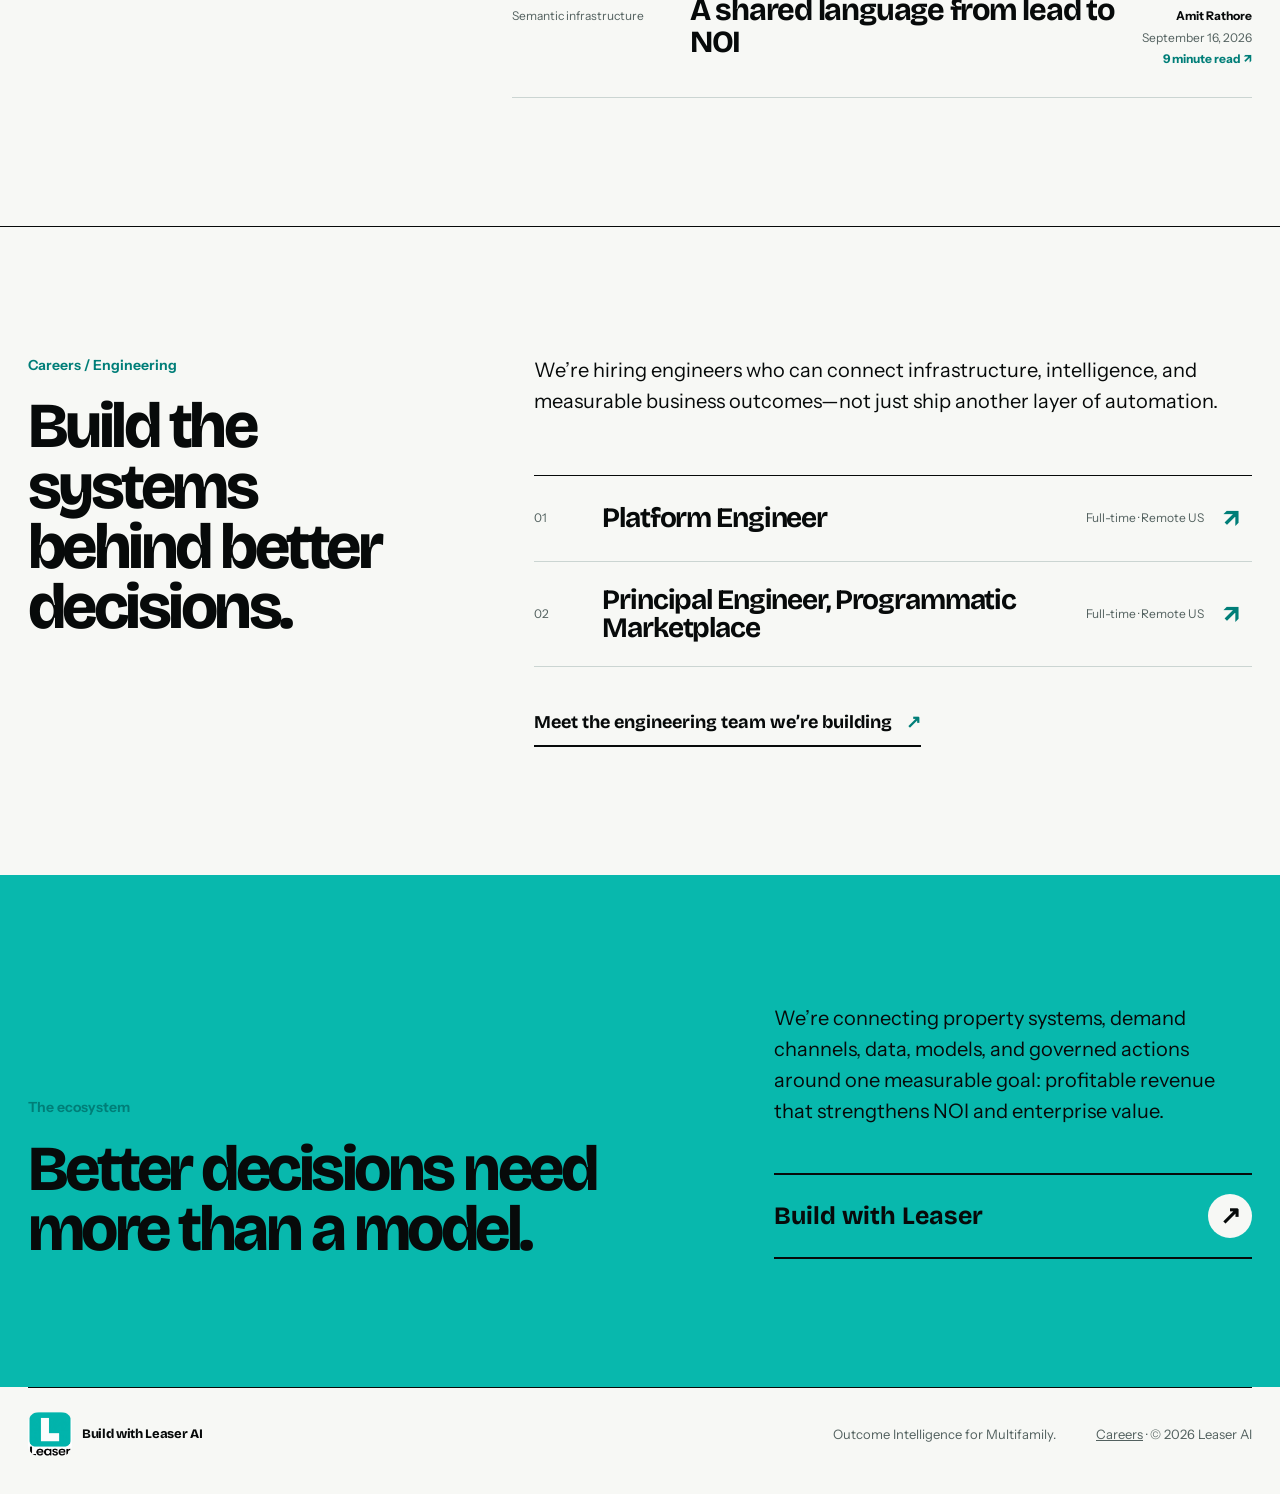
==== commit ca412d6d: "Add homepage introduction" ====
--- a/index.html
+++ b/index.html
@@ -4,7 +4,7 @@
     <meta charset="utf-8" />
     <meta name="viewport" content="width=device-width, initial-scale=1" />
     <title>Build with Leaser AI | Outcome Intelligence for Multifamily</title>
-    <meta name="description" content="Architecture, research, and field notes from Leaser on building AI systems that learn from governed decisions and measurable multifamily outcomes." />
+    <meta name="description" content="Architecture, research, and field notes from Leaser AI on Decision Intelligence for profitable revenue, stronger NOI, and compounding enterprise value." />
     <meta name="theme-color" content="#08b8ad" />
     <meta name="author" content="Leaser AI" />
     <meta name="robots" content="index, follow" />
@@ -37,7 +37,7 @@
         "@type": "WebSite",
         "name": "Build with Leaser AI",
         "url": "https://build.leaserai.com/",
-        "description": "Architecture, research, and field notes from Leaser on outcome-driven AI systems.",
+        "description": "Architecture, research, and field notes from Leaser AI on Decision Intelligence for profitable revenue, stronger NOI, and compounding enterprise value.",
         "publisher": { "@type": "Organization", "name": "Leaser AI", "url": "https://leaserai.com/" }
       }
     </script>
@@ -77,6 +77,18 @@
         </figure>
       </section>
 
+      <section class="home-intro" id="about" aria-labelledby="home-intro-title">
+        <div class="home-intro-heading">
+          <p class="section-kicker">What we’re building</p>
+          <h2 id="home-intro-title">The intelligence layer for profitable revenue, NOI, and enterprise value.</h2>
+        </div>
+        <div class="home-intro-copy">
+          <p>Leaser connects demand, property data, and governed action in a closed loop. It helps asset owners decide where to create demand, what action to take, and whether that action produced a signed lease—turning better leasing decisions into profitable revenue that strengthens NOI and compounds enterprise value.</p>
+          <p>Build with Leaser AI is where we share the architecture and invite engineers, data partners, marketplaces, and operators to extend it.</p>
+          <a class="text-link" href="insights/decision-intelligence/#loop">See how The Loop works <span aria-hidden="true">↗</span></a>
+        </div>
+      </section>
+
       <section class="insights-index" id="insights" aria-labelledby="insights-title">
         <header class="index-heading">
           <p class="section-kicker">Current thinking</p>
@@ -169,7 +181,7 @@
           <h2 id="ecosystem-title">Better decisions need more than a model.</h2>
         </div>
         <div>
-          <p>We’re connecting property systems, demand channels, data, models, and governed actions around one measurable goal: better occupancy outcomes.</p>
+          <p>We’re connecting property systems, demand channels, data, models, and governed actions around one measurable goal: profitable revenue that strengthens NOI and enterprise value.</p>
           <a class="big-link inverted" href="mailto:leasing@leaserai.com?subject=Build%20with%20Leaser">Build with Leaser <span aria-hidden="true">↗</span></a>
         </div>
       </section>
--- a/styles.css
+++ b/styles.css
@@ -148,6 +148,28 @@
 }
 .home-hero-art figcaption span:nth-child(2) { text-align: center; }
 .home-hero-art figcaption span:last-child { text-align: right; color: var(--teal-deep); }
+
+.home-intro {
+  padding: clamp(90px, 10vw, 145px) max(28px, calc((100vw - 1280px) / 2));
+  display: grid;
+  grid-template-columns: 1.08fr .92fr;
+  gap: clamp(55px, 9vw, 135px);
+  align-items: start;
+  border-top: 1px solid var(--ink);
+}
+.home-intro-heading h2 {
+  max-width: 790px;
+  margin: 0;
+  font-size: clamp(50px, 6vw, 90px);
+}
+.home-intro-copy {
+  max-width: 650px;
+  padding-top: 39px;
+  border-top: 1px solid var(--ink);
+}
+.home-intro-copy p { font-size: 19px; }
+.home-intro-copy p + p { margin-top: 28px; color: var(--muted); }
+.home-intro-copy .text-link { margin-top: 24px; }
 
 .insights-index {
   padding: clamp(90px, 10vw, 150px) max(28px, calc((100vw - 1280px) / 2));
@@ -1166,7 +1188,9 @@
   .home-hero-art { margin: 28px 18px 0; }
   .home-hero-art img { min-height: 0; aspect-ratio: 16 / 9; border-radius: 80px 80px 8px 80px; }
   .home-hero-art::before { border-radius: 80px 80px 8px 80px; }
-  .index-heading, .featured-insight, .forthcoming, .home-ecosystem, .home-careers { grid-template-columns: 1fr; }
+  .index-heading, .featured-insight, .forthcoming, .home-ecosystem, .home-careers, .home-intro { grid-template-columns: 1fr; }
+  .home-intro { gap: 42px; }
+  .home-intro-copy { max-width: 760px; padding-top: 26px; }
   .index-heading { gap: 24px; }
   .featured-art { min-height: 420px; }
   .featured-copy { min-height: 500px; }
@@ -1249,6 +1273,10 @@
   .home-hero-art { margin-left: 8px; margin-right: 0; }
   .home-hero-art img { aspect-ratio: .95 / 1; object-position: 66% center; border-radius: 72px 72px 8px 72px; }
   .home-hero-art::before { inset: -10px 10px 12px -10px; border-radius: 72px 72px 8px 72px; }
+  .home-intro { padding: 82px 18px; gap: 34px; }
+  .home-intro-heading h2 { font-size: clamp(46px, 13.5vw, 65px); }
+  .home-intro-copy { padding-top: 22px; }
+  .home-intro-copy p { font-size: 17px; }
   .insights-index { padding: 82px 18px; }
   .index-heading { margin-bottom: 46px; }
   .featured-art { min-height: 310px; }
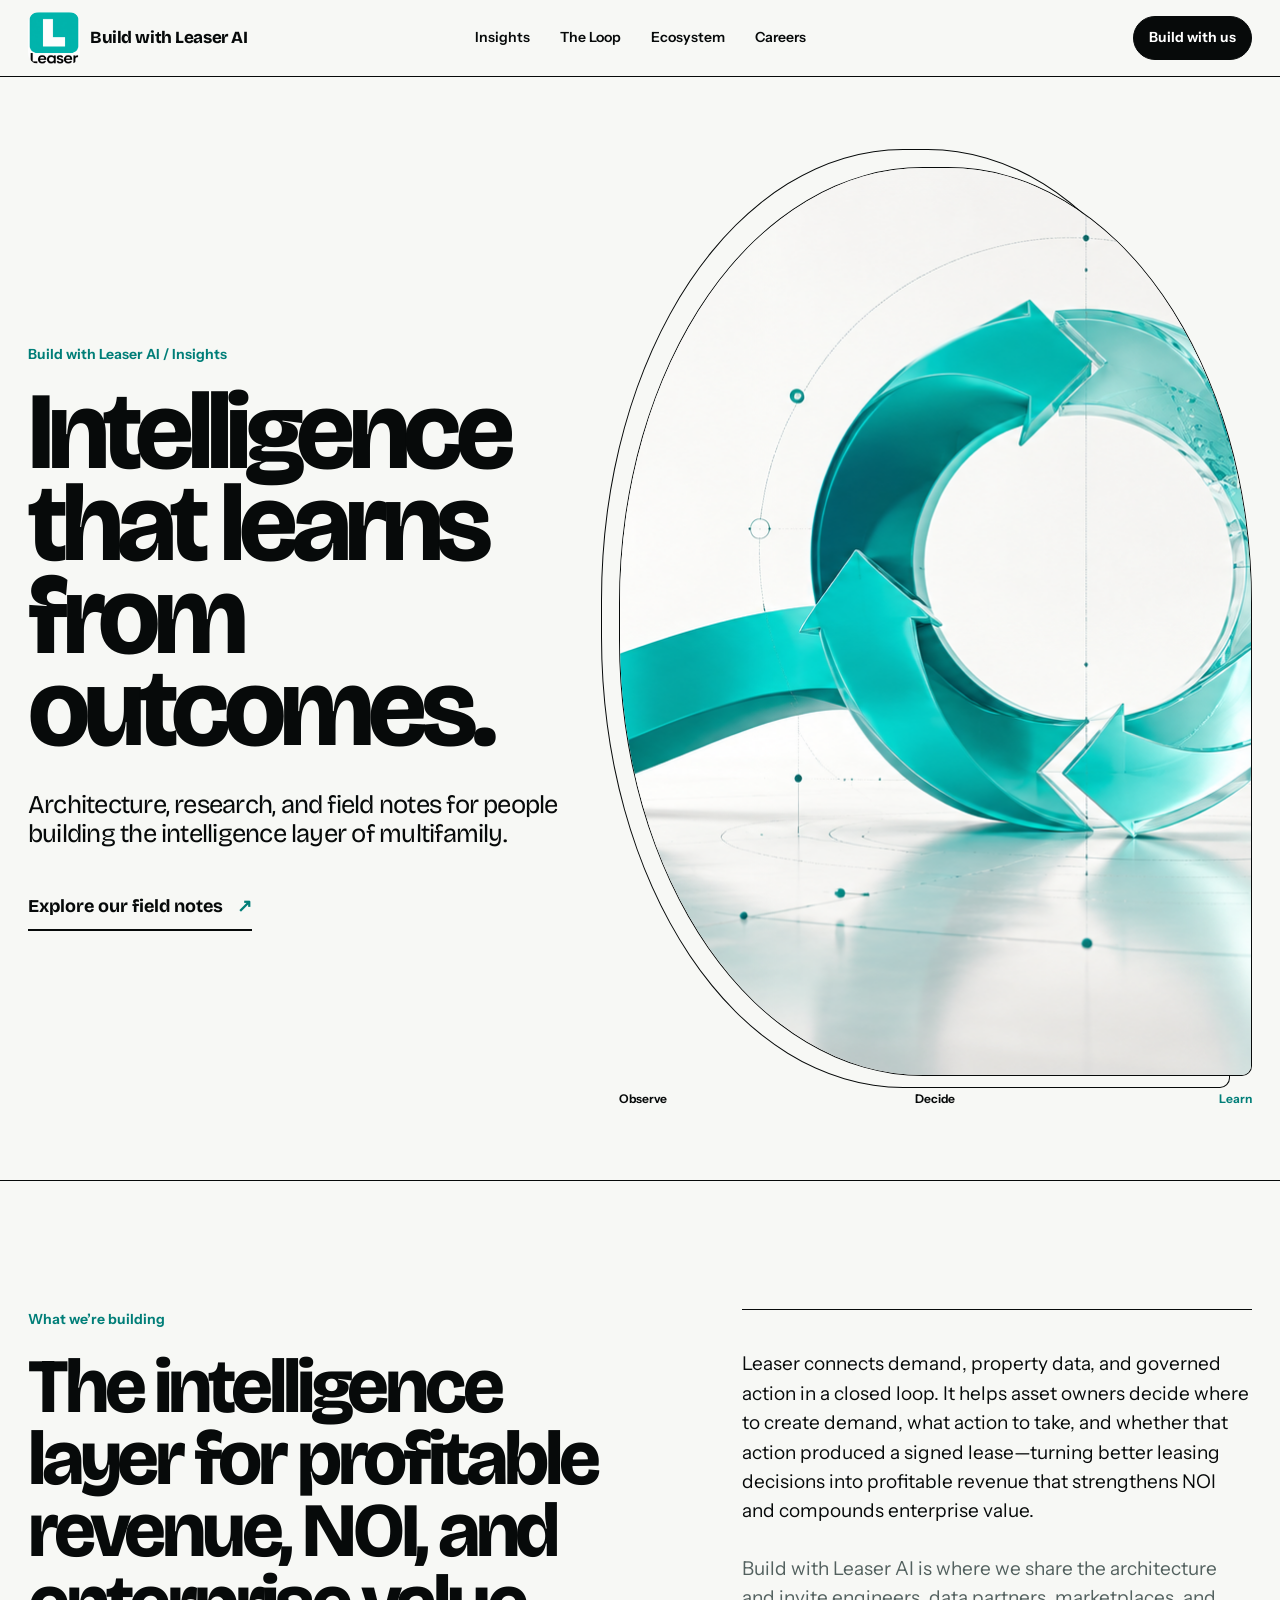
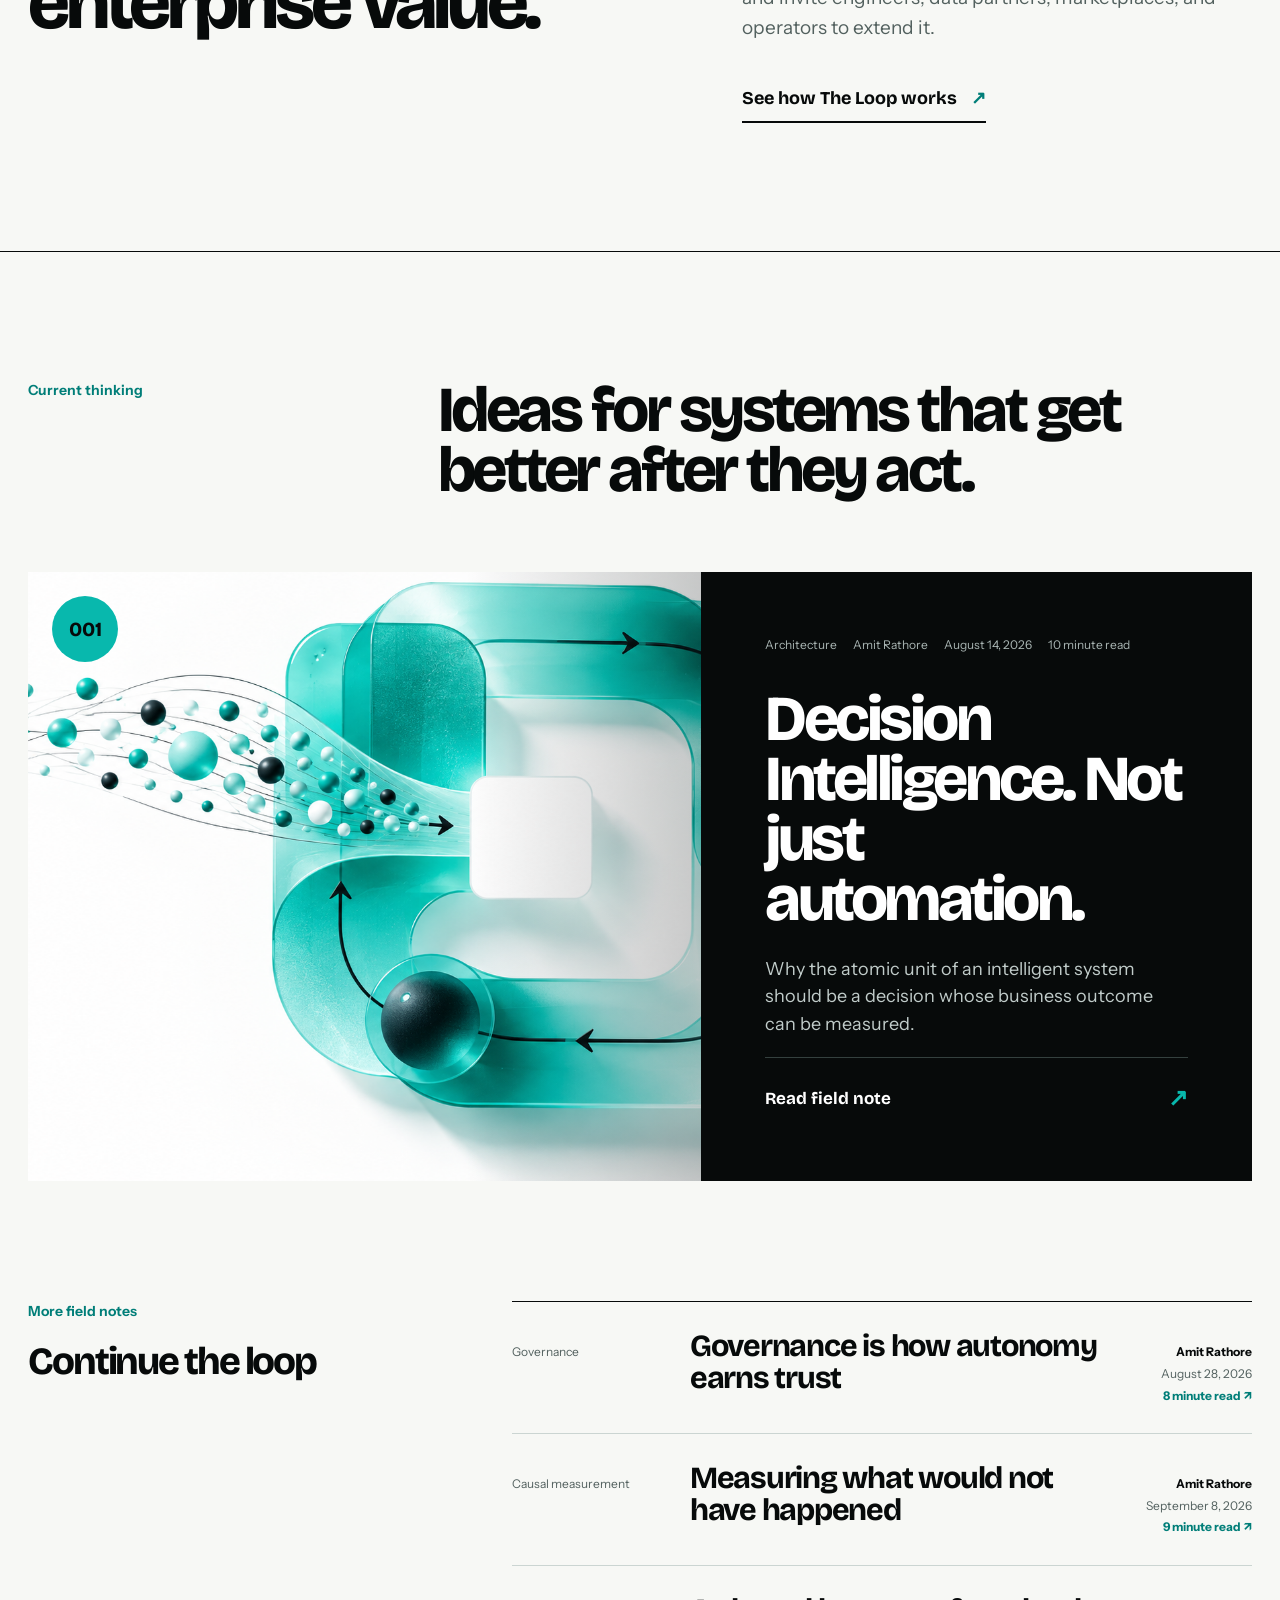
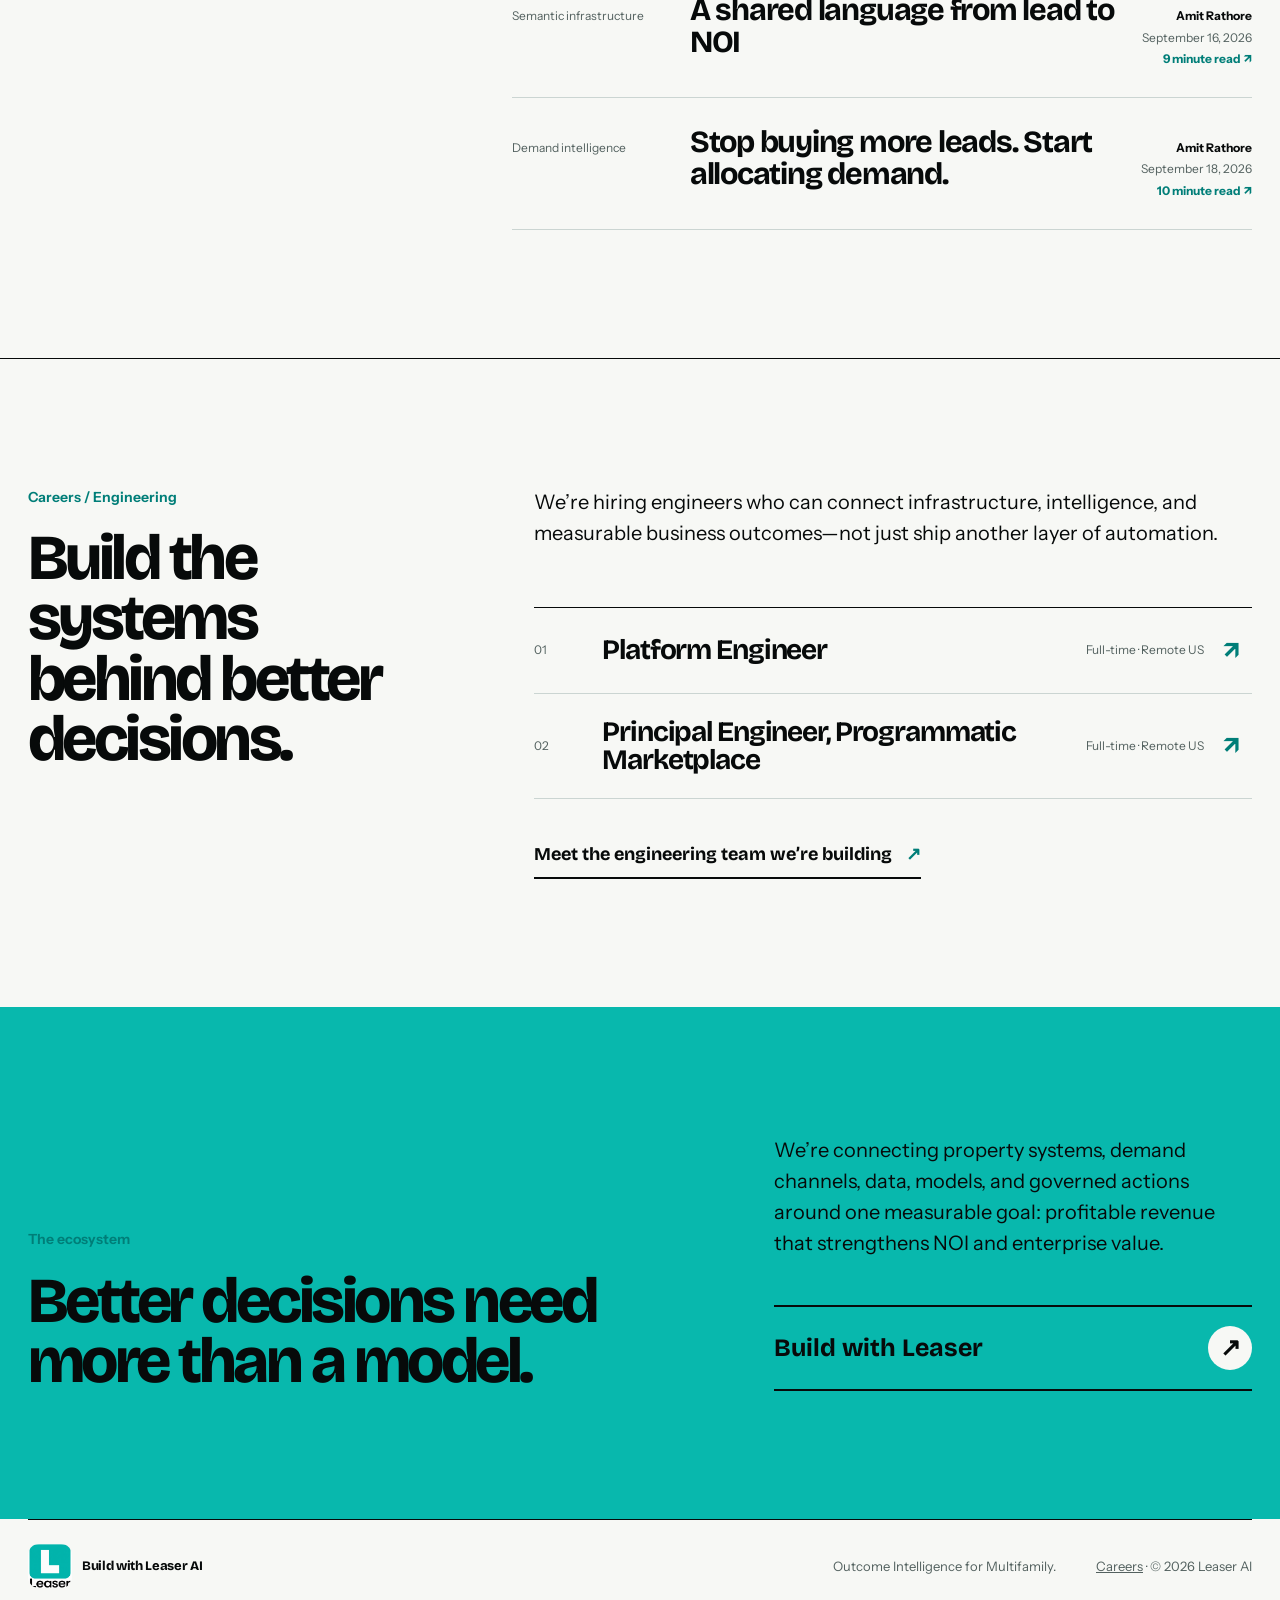
==== commit b731bd45: "Publish demand allocation field note" ====
--- a/index.html
+++ b/index.html
@@ -65,7 +65,7 @@
           <p class="issue">Build with Leaser AI / Insights</p>
           <h1>Intelligence that learns from outcomes.</h1>
           <p class="home-dek">Architecture, research, and field notes for people building the intelligence layer of multifamily.</p>
-          <a class="text-link" href="insights/decision-intelligence/">Read our first field note <span aria-hidden="true">↗</span></a>
+          <a class="text-link" href="#insights">Explore our field notes <span aria-hidden="true">↗</span></a>
         </div>
         <figure class="home-hero-art">
           <img src="assets/insights-loop-backdrop.png" alt="A sculptural teal loop transforms operating signals into learning" width="1730" height="909" fetchpriority="high" />
@@ -144,6 +144,15 @@
                 <span>Amit Rathore</span>
                 <time datetime="2026-09-16">September 16, 2026</time>
                 <span>9 minute read ↗</span>
+              </div>
+            </a>
+            <a class="published-row" href="insights/stop-buying-more-leads/">
+              <span>Demand intelligence</span>
+              <h4>Stop buying more leads. Start allocating demand.</h4>
+              <div class="row-meta">
+                <span>Amit Rathore</span>
+                <time datetime="2026-09-18">September 18, 2026</time>
+                <span>10 minute read ↗</span>
               </div>
             </a>
           </div>
--- a/styles.css
+++ b/styles.css
@@ -1162,6 +1162,112 @@
 .semantic-memory h2 { max-width: 1000px; font-size: clamp(58px, 8.2vw, 124px); }
 .semantic-memory > p:last-child { max-width: 720px; margin: 50px 0 0 auto; font-size: 20px; }
 .semantic-close { background: var(--teal); }
+
+/* Field note 005 — demand as an allocatable asset, not a volume target. */
+.allocation-hero { grid-template-columns: minmax(0, .88fr) minmax(500px, 1.12fr); }
+.allocation-hero h1 { font-size: clamp(54px, 6.4vw, 106px); }
+.allocation-hero-art img {
+  aspect-ratio: 1.28 / 1;
+  object-position: 55% center;
+  border-radius: 8px 110px 8px 110px;
+}
+.allocation-thesis {
+  padding: clamp(90px, 11vw, 165px) max(28px, calc((100vw - 1180px) / 2));
+  background: var(--teal);
+}
+.allocation-thesis p { margin: 0; font-size: 14px; font-weight: 650; }
+.allocation-thesis p:last-child { margin-left: 54%; }
+.allocation-thesis blockquote {
+  max-width: 1100px;
+  margin: 30px 0 34px;
+  font-family: var(--display);
+  font-size: clamp(58px, 8.5vw, 126px);
+  font-weight: 760;
+  letter-spacing: -.06em;
+  line-height: .88;
+}
+.portfolio-blindspot {
+  padding: clamp(90px, 10vw, 145px) max(28px, calc((100vw - 1280px) / 2));
+  background: var(--teal-pale);
+}
+.portfolio-blindspot > header { display: grid; grid-template-columns: .62fr 1.38fr; gap: 48px; }
+.portfolio-blindspot h2 { max-width: 930px; }
+.pressure-board { display: grid; grid-template-columns: repeat(4, 1fr); margin-top: 70px; border: 1px solid var(--ink); }
+.pressure-board article { min-height: 340px; display: flex; flex-direction: column; padding: 22px; border-right: 1px solid var(--ink); }
+.pressure-board article:last-child { border-right: 0; }
+.pressure-board article > span { color: var(--muted); font-size: 12px; }
+.pressure-board strong { margin-top: 100px; font-family: var(--display); font-size: clamp(25px, 2.8vw, 38px); letter-spacing: -.04em; line-height: 1; }
+.pressure-board p { font-size: 14px; }
+.pressure-board b { margin-top: auto; padding-top: 14px; border-top: 1px solid rgba(7,10,10,.45); color: var(--teal-deep); font-size: 13px; }
+.pressure-board .pressure-high { background: var(--ink); color: var(--white); }
+.pressure-board .pressure-high > span, .pressure-board .pressure-high p { color: #aebbb8; }
+.pressure-board .pressure-high b { color: var(--teal); border-color: #43504e; }
+.marginal-value {
+  padding: clamp(95px, 11vw, 160px) max(28px, calc((100vw - 1280px) / 2));
+  background: var(--ink);
+  color: var(--white);
+}
+.marginal-value > div:first-child { display: grid; grid-template-columns: .65fr 1.35fr; gap: 48px; }
+.marginal-value .section-kicker { color: var(--teal); }
+.marginal-value h2 { max-width: 920px; }
+.value-equation { display: grid; grid-template-columns: 1fr auto 1fr auto 1fr auto 1fr; margin-top: 70px; border: 1px solid #4a5956; }
+.value-equation > div { min-height: 230px; display: flex; flex-direction: column; justify-content: space-between; padding: 20px; }
+.value-equation > i { display: grid; place-items: center; color: var(--teal); font-family: var(--display); font-size: 28px; font-style: normal; }
+.value-equation span { color: #9caaa7; font-size: 12px; }
+.value-equation strong { font-family: var(--display); font-size: clamp(22px, 2.2vw, 32px); letter-spacing: -.04em; line-height: 1.05; }
+.value-equation .value-result { background: var(--teal); color: var(--ink); }
+.value-equation .value-result span { color: var(--ink); }
+.marginal-value > p { max-width: 700px; margin: 50px 0 0 auto; color: #b8c3c1; font-size: 18px; }
+.channel-roles { padding: clamp(95px, 11vw, 160px) max(28px, calc((100vw - 1280px) / 2)); }
+.channel-roles > header { display: grid; grid-template-columns: .65fr 1.35fr; gap: 48px; }
+.channel-roles h2 { max-width: 920px; }
+.channel-roles > div { display: grid; grid-template-columns: repeat(3, 1fr); margin-top: 70px; border-top: 2px solid var(--ink); }
+.channel-roles article { min-height: 360px; padding: 22px; border-right: 1px solid var(--line); border-bottom: 1px solid var(--ink); }
+.channel-roles article:last-child { border-right: 0; }
+.channel-roles article > span { color: var(--teal-deep); font-size: 13px; font-weight: 700; }
+.channel-roles h3 { margin-top: 92px; }
+.channel-roles article p { color: var(--muted); }
+.allocation-loop {
+  padding: clamp(95px, 11vw, 160px) max(28px, calc((100vw - 1280px) / 2));
+  background: var(--teal);
+}
+.allocation-loop > header { display: grid; grid-template-columns: .62fr 1.38fr; gap: 48px; }
+.allocation-loop h2 { max-width: 950px; }
+.allocation-loop ol { margin: 72px 0 0; padding: 0; border-top: 2px solid var(--ink); list-style: none; }
+.allocation-loop li { display: grid; grid-template-columns: 70px .72fr 1.28fr; gap: 30px; align-items: baseline; padding: 22px 0; border-bottom: 1px solid rgba(7,10,10,.55); }
+.allocation-loop li > span { font-family: var(--display); font-weight: 750; }
+.allocation-loop li > strong { font-family: var(--display); font-size: clamp(24px, 3vw, 41px); letter-spacing: -.04em; }
+.allocation-loop li > p { margin: 0; max-width: 600px; }
+.decision-receipt {
+  margin: clamp(70px, 8vw, 120px) max(28px, calc((100vw - 1180px) / 2));
+  padding: clamp(50px, 7vw, 90px);
+  border: 2px solid var(--ink);
+  box-shadow: 16px 16px 0 var(--teal);
+}
+.decision-receipt > div { display: grid; grid-template-columns: .6fr 1.4fr; gap: 40px; }
+.decision-receipt h2 { max-width: 850px; }
+.decision-receipt dl { margin: 60px 0 0; border-top: 1px solid var(--ink); }
+.decision-receipt dl > div { display: grid; grid-template-columns: 180px 1fr; gap: 24px; padding: 17px 0; border-bottom: 1px solid var(--line); }
+.decision-receipt dt { color: var(--teal-deep); font-size: 13px; font-weight: 700; }
+.decision-receipt dd { margin: 0; }
+.allocation-ecosystem {
+  padding: clamp(95px, 11vw, 160px) max(28px, calc((100vw - 1280px) / 2));
+  display: grid;
+  grid-template-columns: 1.05fr .95fr;
+  gap: clamp(60px, 9vw, 130px);
+  background: var(--teal-pale);
+}
+.allocation-ecosystem > div:last-child { align-self: end; }
+.allocation-ecosystem > div:last-child p { font-size: 20px; }
+.allocation-memory {
+  padding: clamp(105px, 13vw, 190px) max(28px, calc((100vw - 1120px) / 2));
+  background: var(--ink);
+  color: var(--white);
+}
+.allocation-memory > p:first-child { color: var(--teal); font-family: var(--display); font-size: clamp(24px, 3vw, 40px); font-weight: 700; letter-spacing: -.04em; }
+.allocation-memory h2 { max-width: 1080px; font-size: clamp(62px, 9vw, 132px); }
+.allocation-memory > p:last-child { max-width: 720px; margin: 55px 0 0 auto; color: #bcc7c5; font-size: 20px; }
+.allocation-close { background: var(--paper); }
 
 footer {
   margin: 0 28px;
@@ -1422,6 +1528,57 @@
   .site-header { grid-template-columns: 1fr; }
 }
 
+@media (max-width: 900px) {
+  .portfolio-blindspot > header,
+  .marginal-value > div:first-child,
+  .channel-roles > header,
+  .allocation-loop > header,
+  .decision-receipt > div,
+  .allocation-ecosystem { grid-template-columns: 1fr; }
+  .allocation-hero-art { margin-top: 34px; }
+  .allocation-hero-art img { aspect-ratio: 16 / 9; }
+  .pressure-board { grid-template-columns: repeat(2, 1fr); }
+  .pressure-board article:nth-child(2) { border-right: 0; }
+  .pressure-board article:nth-child(-n+2) { border-bottom: 1px solid var(--ink); }
+  .value-equation { grid-template-columns: 1fr; }
+  .value-equation > div { min-height: 170px; }
+  .value-equation > i { min-height: 48px; transform: rotate(90deg); }
+  .allocation-loop li { grid-template-columns: 60px .8fr 1.2fr; }
+}
+
+@media (max-width: 560px) {
+  .allocation-hero h1 { font-size: clamp(47px, 13.2vw, 65px); }
+  .allocation-hero-art img { aspect-ratio: 1 / 1; object-position: 54% center; border-radius: 5px 68px 5px 68px; }
+  .allocation-thesis,
+  .portfolio-blindspot,
+  .marginal-value,
+  .channel-roles,
+  .allocation-loop,
+  .allocation-ecosystem,
+  .allocation-memory { padding-left: 18px; padding-right: 18px; }
+  .allocation-thesis p:last-child { margin-left: 0; }
+  .allocation-thesis blockquote { font-size: clamp(54px, 15vw, 76px); }
+  .portfolio-blindspot > header,
+  .marginal-value > div:first-child,
+  .channel-roles > header,
+  .allocation-loop > header { gap: 14px; }
+  .pressure-board { grid-template-columns: 1fr; }
+  .pressure-board article, .pressure-board article:nth-child(2) { min-height: 250px; border-right: 0; border-bottom: 1px solid var(--ink); }
+  .pressure-board article:last-child { border-bottom: 0; }
+  .pressure-board strong { margin-top: 58px; }
+  .value-equation { margin-top: 48px; }
+  .channel-roles > div { grid-template-columns: 1fr; }
+  .channel-roles article { min-height: 280px; border-right: 0; }
+  .channel-roles h3 { margin-top: 58px; }
+  .allocation-loop li { grid-template-columns: 42px 1fr; gap: 12px; }
+  .allocation-loop li > p { grid-column: 2; }
+  .decision-receipt { margin-left: 18px; margin-right: 18px; padding: 42px 18px; box-shadow: 8px 8px 0 var(--teal); }
+  .decision-receipt > div { gap: 10px; }
+  .decision-receipt dl > div { grid-template-columns: 1fr; gap: 5px; }
+  .allocation-ecosystem { gap: 38px; }
+  .allocation-memory h2 { font-size: clamp(50px, 13.5vw, 70px); }
+}
+
 @media (prefers-reduced-motion: reduce) {
   html { scroll-behavior: auto; }
   .orbit-pulse { animation: none; }
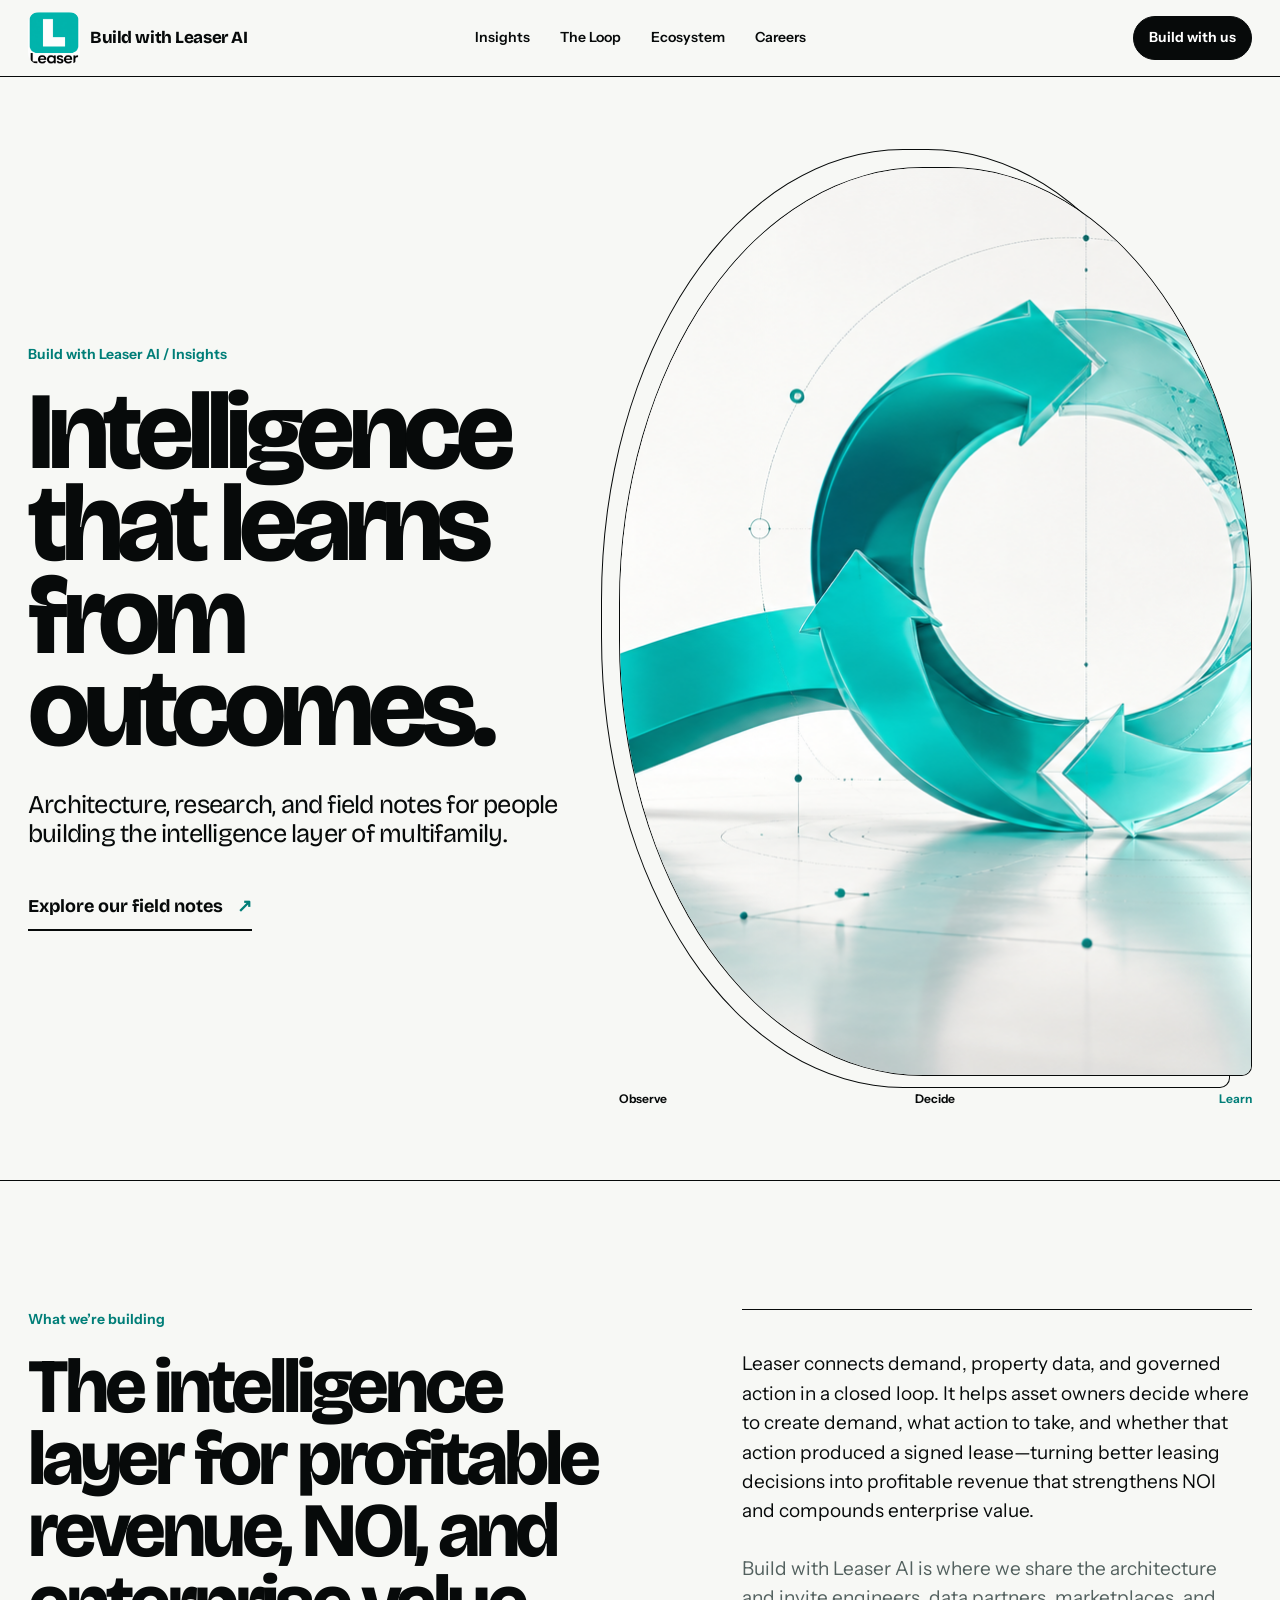
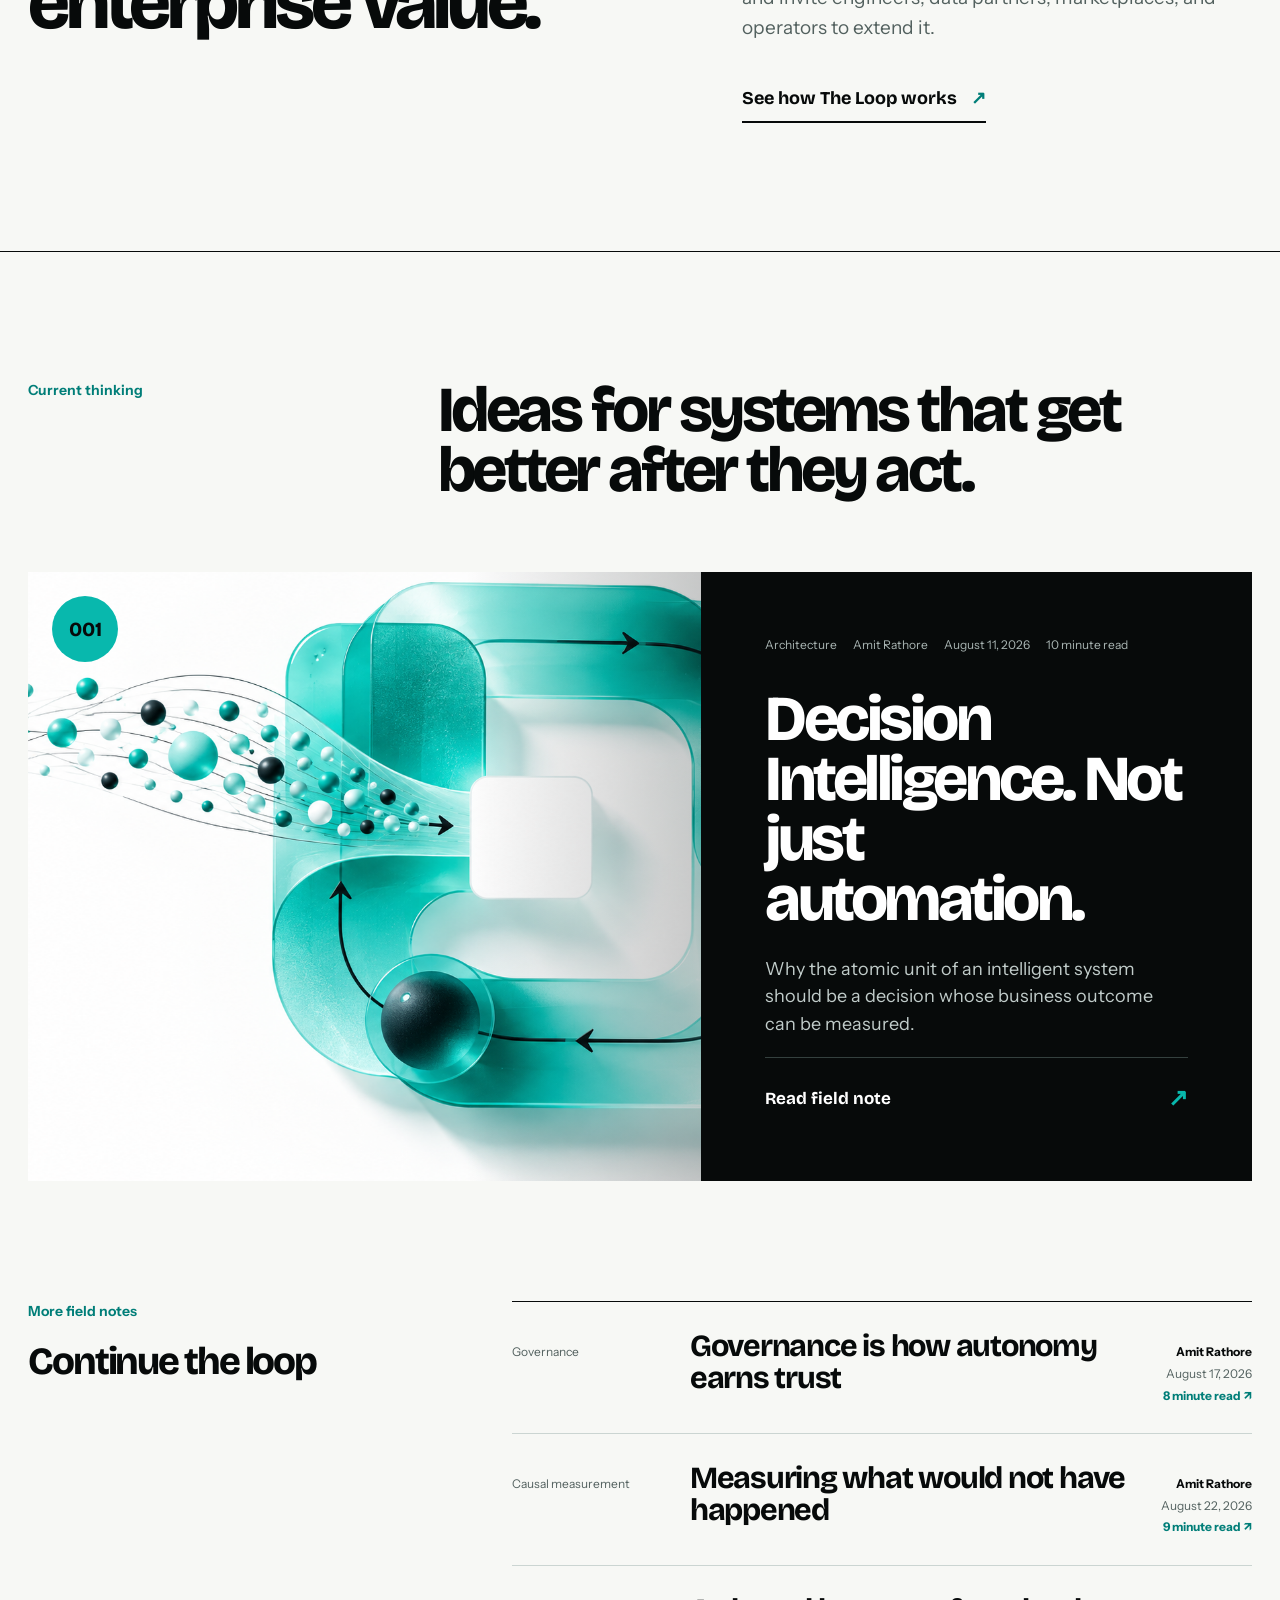
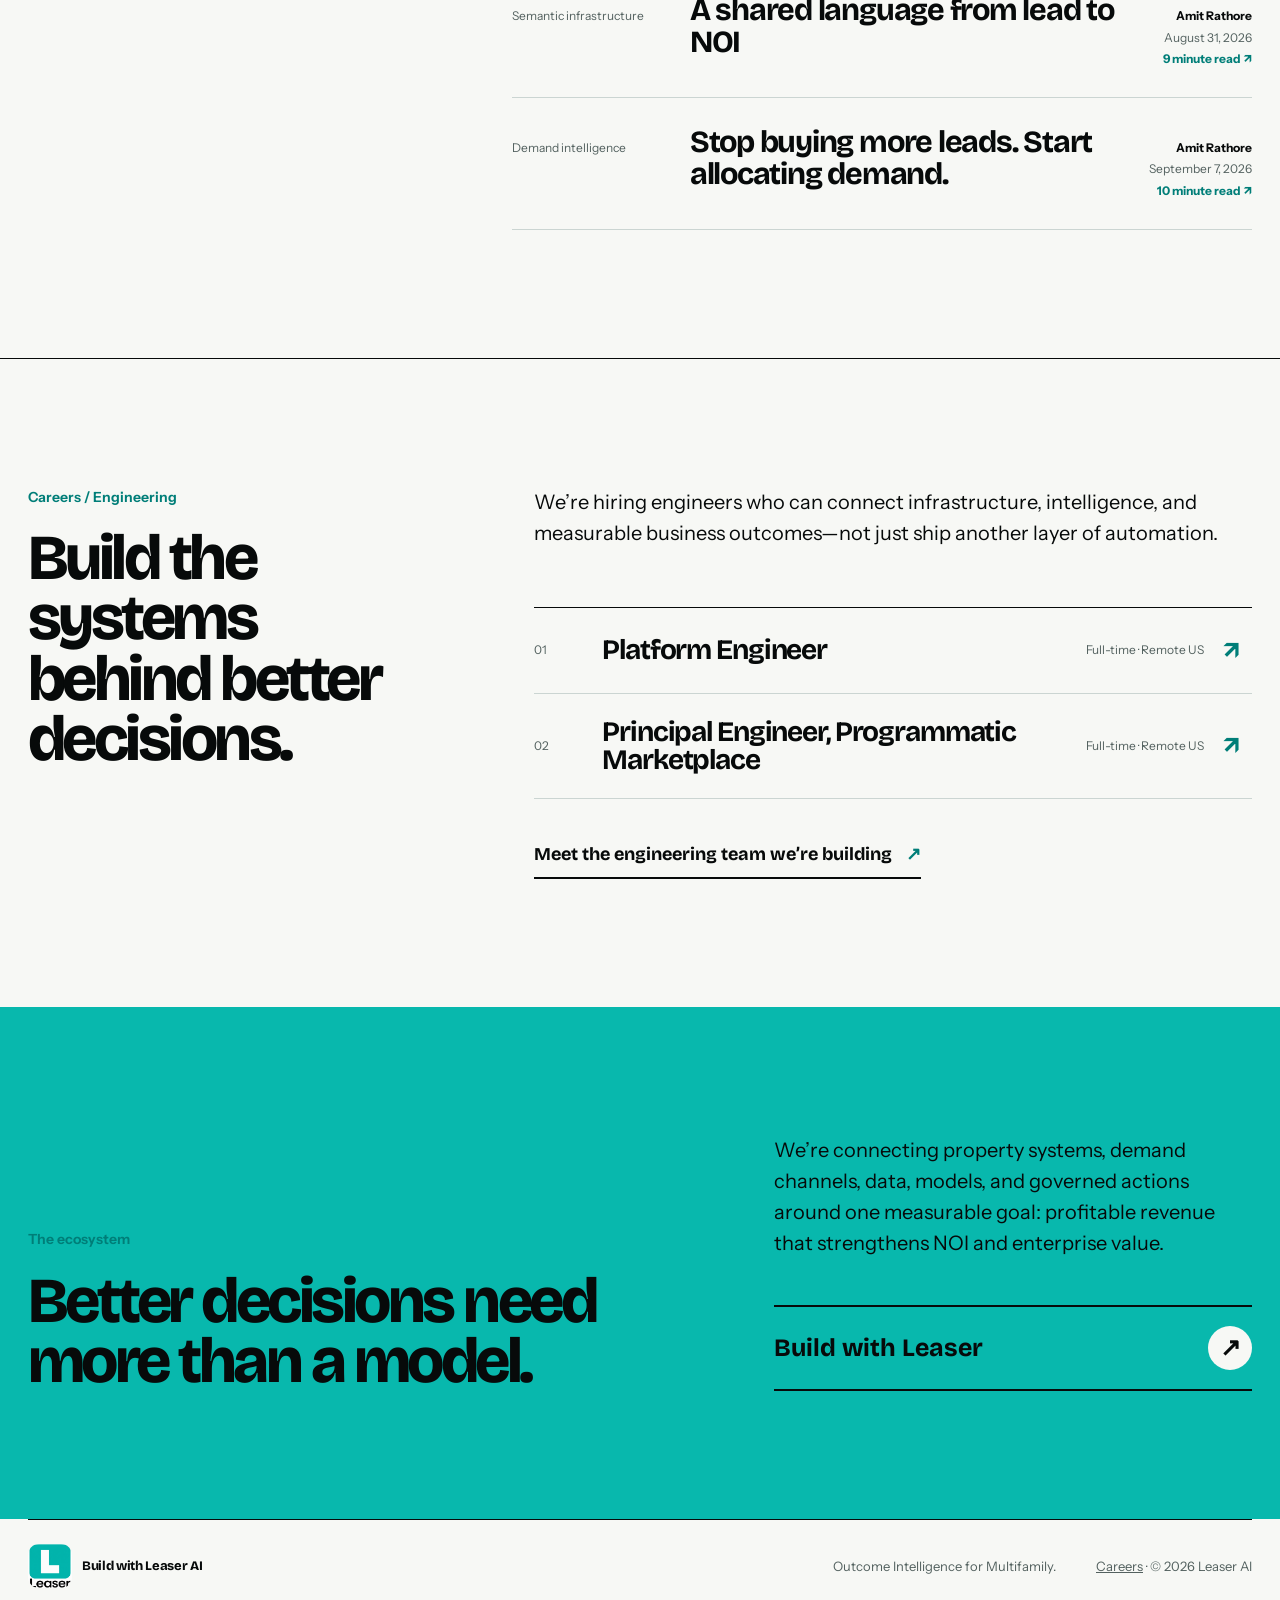
==== commit e9d77958: "Revise field note publication dates" ====
--- a/index.html
+++ b/index.html
@@ -104,7 +104,7 @@
             <div class="insight-meta">
               <span>Architecture</span>
               <span>Amit Rathore</span>
-              <time datetime="2026-08-14">August 14, 2026</time>
+              <time datetime="2026-08-11">August 11, 2026</time>
               <span>10 minute read</span>
             </div>
             <h3>Decision Intelligence. Not just automation.</h3>
@@ -124,7 +124,7 @@
               <h4>Governance is how autonomy earns trust</h4>
               <div class="row-meta">
                 <span>Amit Rathore</span>
-                <time datetime="2026-08-28">August 28, 2026</time>
+                <time datetime="2026-08-17">August 17, 2026</time>
                 <span>8 minute read ↗</span>
               </div>
             </a>
@@ -133,7 +133,7 @@
               <h4>Measuring what would not have happened</h4>
               <div class="row-meta">
                 <span>Amit Rathore</span>
-                <time datetime="2026-09-08">September 8, 2026</time>
+                <time datetime="2026-08-22">August 22, 2026</time>
                 <span>9 minute read ↗</span>
               </div>
             </a>
@@ -142,7 +142,7 @@
               <h4>A shared language from lead to NOI</h4>
               <div class="row-meta">
                 <span>Amit Rathore</span>
-                <time datetime="2026-09-16">September 16, 2026</time>
+                <time datetime="2026-08-31">August 31, 2026</time>
                 <span>9 minute read ↗</span>
               </div>
             </a>
@@ -151,7 +151,7 @@
               <h4>Stop buying more leads. Start allocating demand.</h4>
               <div class="row-meta">
                 <span>Amit Rathore</span>
-                <time datetime="2026-09-18">September 18, 2026</time>
+                <time datetime="2026-09-07">September 7, 2026</time>
                 <span>10 minute read ↗</span>
               </div>
             </a>
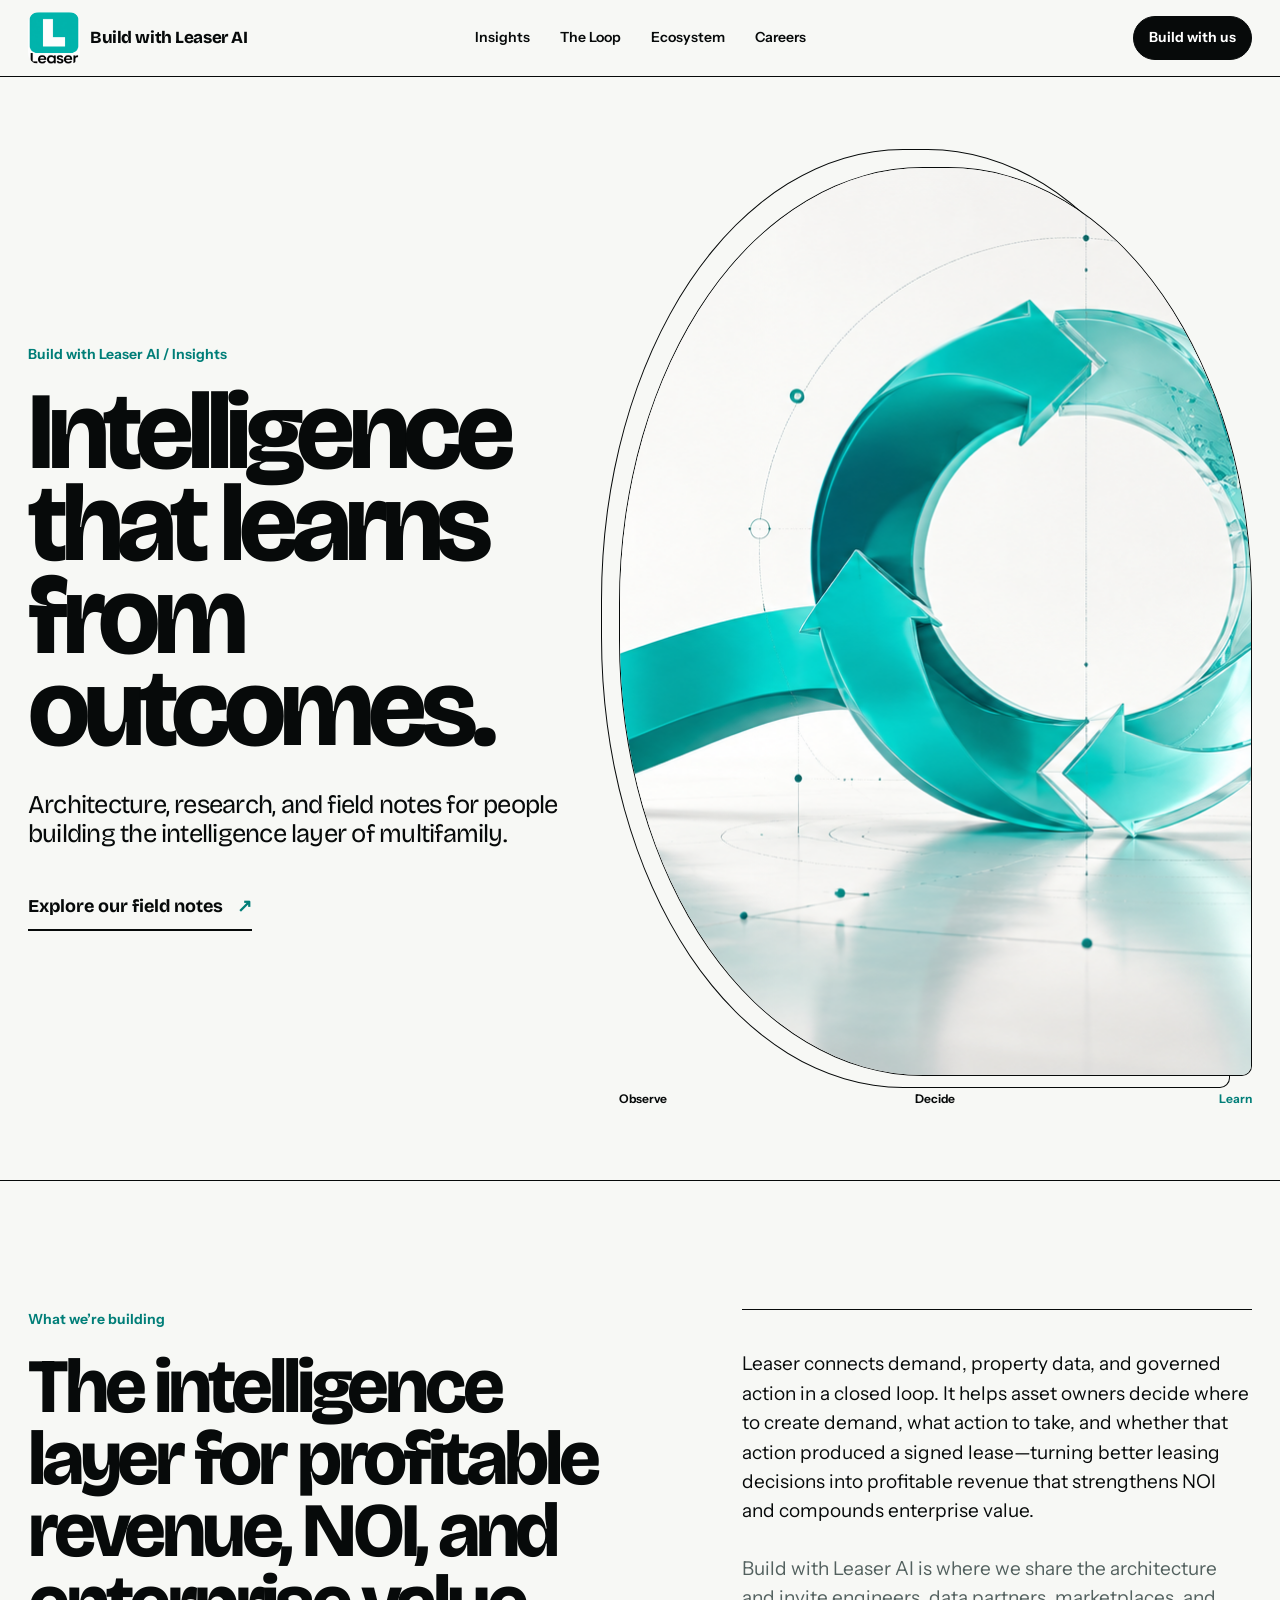
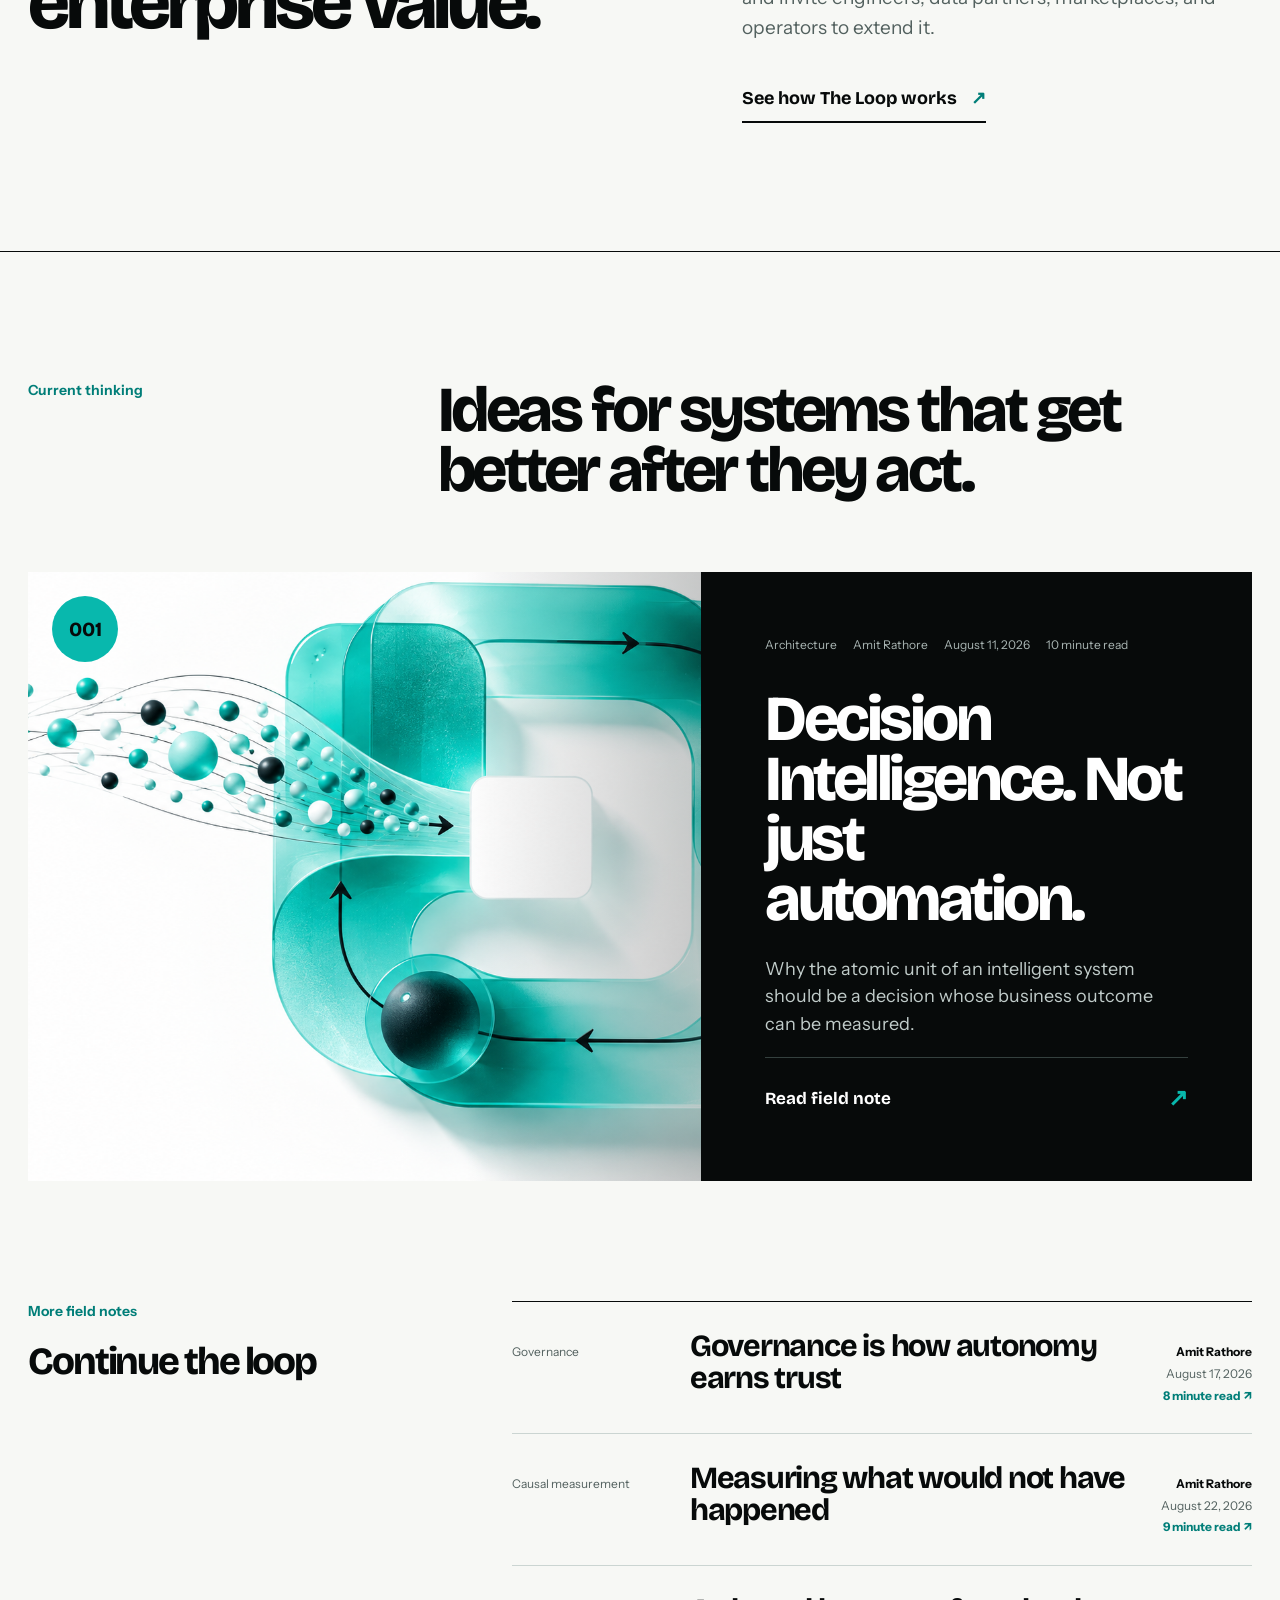
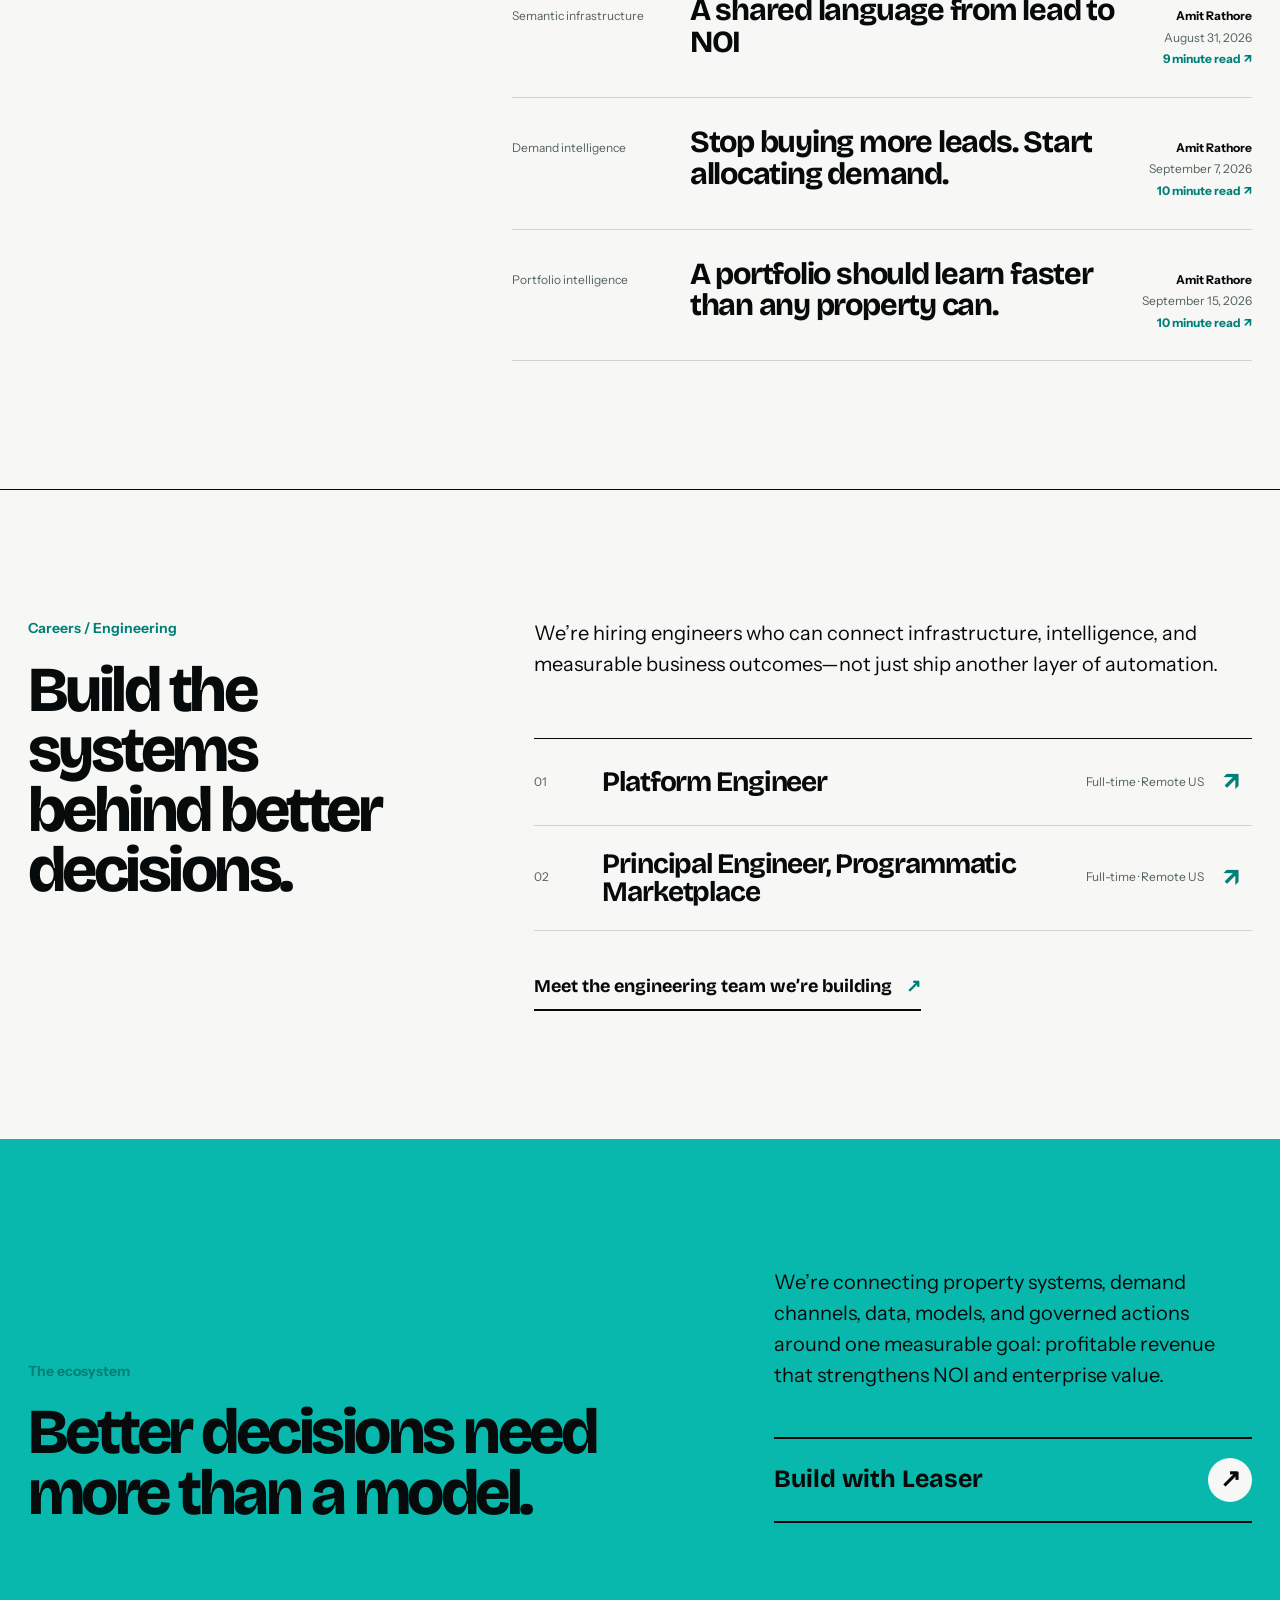
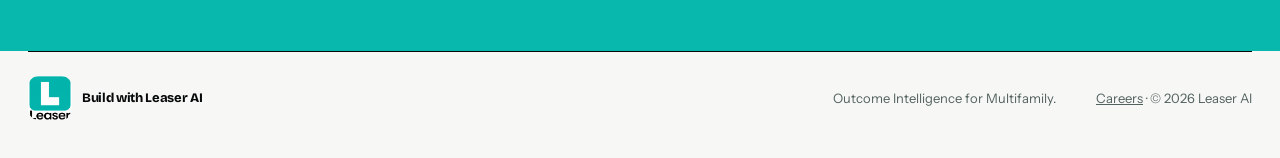
==== commit 845e437b: "Publish portfolio learning field note" ====
--- a/index.html
+++ b/index.html
@@ -155,6 +155,15 @@
                 <span>10 minute read ↗</span>
               </div>
             </a>
+            <a class="published-row" href="insights/portfolio-learning/">
+              <span>Portfolio intelligence</span>
+              <h4>A portfolio should learn faster than any property can.</h4>
+              <div class="row-meta">
+                <span>Amit Rathore</span>
+                <time datetime="2026-09-15">September 15, 2026</time>
+                <span>10 minute read ↗</span>
+              </div>
+            </a>
           </div>
         </div>
       </section>
--- a/styles.css
+++ b/styles.css
@@ -1268,6 +1268,127 @@
 .allocation-memory h2 { max-width: 1080px; font-size: clamp(62px, 9vw, 132px); }
 .allocation-memory > p:last-child { max-width: 720px; margin: 55px 0 0 auto; color: #bcc7c5; font-size: 20px; }
 .allocation-close { background: var(--paper); }
+
+/* Field note 006 — portfolio learning as selective, governed transfer. */
+.portfolio-hero { grid-template-columns: minmax(0, .94fr) minmax(520px, 1.06fr); }
+.portfolio-hero h1 { font-size: clamp(52px, 6.15vw, 102px); }
+.portfolio-hero-art img {
+  aspect-ratio: 1.34 / 1;
+  object-position: center;
+  border-radius: 108px 8px 108px 8px;
+}
+.portfolio-thesis {
+  padding: clamp(95px, 12vw, 175px) max(28px, calc((100vw - 1200px) / 2));
+  background: var(--ink);
+  color: var(--white);
+}
+.portfolio-thesis p { margin: 0; color: #aebbb8; font-size: 14px; font-weight: 650; }
+.portfolio-thesis p:last-child { max-width: 390px; margin-left: auto; color: var(--teal); }
+.portfolio-thesis blockquote {
+  max-width: 1140px;
+  margin: 32px 0 38px;
+  font-family: var(--display);
+  font-size: clamp(58px, 8.2vw, 122px);
+  font-weight: 760;
+  letter-spacing: -.06em;
+  line-height: .88;
+}
+.transfer-not-copy {
+  padding: clamp(95px, 11vw, 160px) max(28px, calc((100vw - 1280px) / 2));
+  background: var(--teal-pale);
+}
+.transfer-not-copy > header { display: grid; grid-template-columns: .62fr 1.38fr; gap: 48px; }
+.transfer-not-copy h2 { max-width: 920px; }
+.transfer-contrast { display: grid; grid-template-columns: 1fr 1fr; margin-top: 70px; border: 1px solid var(--ink); }
+.transfer-contrast article { min-height: 390px; display: flex; flex-direction: column; padding: 28px; }
+.transfer-contrast article:first-child { border-right: 1px solid var(--ink); background: repeating-linear-gradient(135deg, transparent 0 22px, rgba(7,10,10,.04) 22px 23px); }
+.transfer-contrast article:last-child { background: var(--teal); }
+.transfer-contrast span { font-size: 13px; font-weight: 700; }
+.transfer-contrast strong { max-width: 510px; margin-top: 110px; font-family: var(--display); font-size: clamp(30px, 3.5vw, 51px); letter-spacing: -.05em; line-height: .96; }
+.transfer-contrast p { max-width: 560px; margin: auto 0 0; padding-top: 34px; border-top: 1px solid rgba(7,10,10,.45); }
+.context-signature {
+  padding: clamp(100px, 12vw, 175px) max(28px, calc((100vw - 1180px) / 2));
+}
+.context-signature > header { display: grid; grid-template-columns: .55fr 1.1fr .75fr; gap: 42px; align-items: end; }
+.context-signature > header p:last-child { margin: 0; color: var(--muted); }
+.signature-matrix { margin-top: 76px; border-top: 2px solid var(--ink); }
+.signature-matrix > div { display: grid; grid-template-columns: 240px 1fr; gap: 30px; padding: 21px 0; border-bottom: 1px solid var(--line); align-items: baseline; }
+.signature-matrix span { color: var(--teal-deep); font-size: 13px; font-weight: 700; }
+.signature-matrix strong { font-family: var(--display); font-size: clamp(23px, 2.7vw, 38px); letter-spacing: -.04em; line-height: 1; }
+.transfer-gate-copy { padding-bottom: 58px; background: var(--ink); color: var(--white); }
+.transfer-gate-copy .margin-note { color: var(--teal); }
+.transfer-gates {
+  display: grid;
+  grid-template-columns: repeat(4, 1fr);
+  padding: 0 max(28px, calc((100vw - 1280px) / 2)) clamp(100px, 12vw, 170px);
+  background: var(--ink);
+  color: var(--white);
+}
+.transfer-gates > div { min-height: 300px; display: flex; flex-direction: column; padding: 22px; border: 1px solid #485451; border-right: 0; }
+.transfer-gates > div:last-child { border-right: 1px solid #485451; }
+.transfer-gates span { color: var(--teal); font-size: 12px; font-weight: 700; }
+.transfer-gates strong { margin-top: 96px; font-family: var(--display); font-size: clamp(27px, 3vw, 42px); letter-spacing: -.04em; }
+.transfer-gates p { margin: auto 0 0; color: #b6c1bf; font-size: 14px; }
+.learning-modes { padding: clamp(95px, 11vw, 160px) max(28px, calc((100vw - 1280px) / 2)); background: var(--teal); }
+.learning-modes > header { display: grid; grid-template-columns: .62fr 1.38fr; gap: 48px; }
+.learning-modes > div { display: grid; grid-template-columns: repeat(3, 1fr); margin-top: 70px; border: 1px solid var(--ink); }
+.learning-modes article { min-height: 390px; padding: 22px; border-right: 1px solid var(--ink); }
+.learning-modes article:last-child { border-right: 0; }
+.learning-modes article > span { display: inline-block; padding: 5px 10px; border: 1px solid currentColor; border-radius: 999px; font-size: 12px; font-weight: 700; }
+.learning-modes h3 { max-width: 330px; margin-top: 110px; }
+.learning-modes article p { margin-top: 58px; }
+.learning-modes .mode-test { background: var(--paper); }
+.learning-modes .mode-refuse { background: var(--ink); color: var(--white); }
+.learning-modes .mode-refuse p { color: #b6c1bf; }
+.portfolio-loop { padding: clamp(100px, 12vw, 175px) max(28px, calc((100vw - 1280px) / 2)); }
+.portfolio-loop > header { display: grid; grid-template-columns: .62fr 1.38fr; gap: 48px; }
+.portfolio-loop h2 { max-width: 960px; }
+.portfolio-loop ol { counter-reset: portfolio-step; margin: 76px 0 0; padding: 0; border-top: 2px solid var(--ink); list-style: none; }
+.portfolio-loop li { counter-increment: portfolio-step; display: grid; grid-template-columns: 180px 1fr; gap: 32px; padding: 25px 0; border-bottom: 1px solid var(--line); align-items: baseline; }
+.portfolio-loop li > span { color: var(--teal-deep); font-size: 13px; font-weight: 700; }
+.portfolio-loop li > span::before { content: "0" counter(portfolio-step) " / "; color: var(--muted); }
+.portfolio-loop li > strong { max-width: 850px; font-family: var(--display); font-size: clamp(25px, 3vw, 42px); letter-spacing: -.04em; line-height: 1; }
+.transfer-receipt {
+  margin: clamp(75px, 9vw, 130px) max(28px, calc((100vw - 1180px) / 2));
+  padding: clamp(50px, 7vw, 90px);
+  border: 2px solid var(--ink);
+  box-shadow: -16px 16px 0 var(--teal);
+  transform: rotate(-.35deg);
+}
+.transfer-receipt > div { display: grid; grid-template-columns: .6fr 1.4fr; gap: 42px; }
+.transfer-receipt h2 { margin-bottom: 0; }
+.transfer-receipt dl { margin: 64px 0 0; border-top: 1px solid var(--ink); }
+.transfer-receipt dl > div { display: grid; grid-template-columns: 180px 1fr; gap: 24px; padding: 17px 0; border-bottom: 1px solid var(--line); }
+.transfer-receipt dt { color: var(--teal-deep); font-size: 13px; font-weight: 700; }
+.transfer-receipt dd { margin: 0; }
+.compounding-advantage {
+  padding: clamp(105px, 13vw, 190px) max(28px, calc((100vw - 1280px) / 2));
+  display: grid;
+  grid-template-columns: 1.16fr .84fr;
+  gap: clamp(60px, 9vw, 130px);
+  background: var(--teal-pale);
+}
+.compounding-advantage h2 { max-width: 840px; }
+.compounding-advantage > div:last-child { align-self: end; }
+.compounding-advantage > div:last-child p { font-size: 19px; }
+.portfolio-now { background: var(--ink); color: var(--white); }
+.portfolio-now .margin-note { color: var(--teal); }
+.portfolio-ecosystem {
+  padding: clamp(95px, 11vw, 160px) max(28px, calc((100vw - 1280px) / 2));
+  display: grid;
+  grid-template-columns: 1.05fr .95fr;
+  gap: clamp(60px, 9vw, 130px);
+}
+.portfolio-ecosystem > div:last-child { align-self: end; }
+.portfolio-ecosystem > div:last-child p { font-size: 20px; }
+.portfolio-memory {
+  padding: clamp(105px, 13vw, 190px) max(28px, calc((100vw - 1120px) / 2));
+  background: var(--teal);
+}
+.portfolio-memory > p:first-child { font-family: var(--display); font-size: clamp(24px, 3vw, 40px); font-weight: 700; letter-spacing: -.04em; }
+.portfolio-memory h2 { max-width: 1080px; font-size: clamp(62px, 9vw, 132px); }
+.portfolio-memory > p:last-child { max-width: 720px; margin: 55px 0 0 auto; font-size: 20px; }
+.portfolio-close { background: var(--paper); }
 
 footer {
   margin: 0 28px;
@@ -1544,6 +1665,19 @@
   .value-equation > div { min-height: 170px; }
   .value-equation > i { min-height: 48px; transform: rotate(90deg); }
   .allocation-loop li { grid-template-columns: 60px .8fr 1.2fr; }
+  .portfolio-hero-art { margin-top: 34px; }
+  .portfolio-hero-art img { aspect-ratio: 16 / 9; }
+  .transfer-not-copy > header,
+  .context-signature > header,
+  .learning-modes > header,
+  .portfolio-loop > header,
+  .transfer-receipt > div,
+  .compounding-advantage,
+  .portfolio-ecosystem { grid-template-columns: 1fr; }
+  .context-signature > header p:last-child { max-width: 720px; }
+  .transfer-gates { grid-template-columns: repeat(2, 1fr); }
+  .transfer-gates > div:nth-child(2) { border-right: 1px solid #485451; }
+  .transfer-gates > div:nth-child(-n+2) { border-bottom: 0; }
 }
 
 @media (max-width: 560px) {
@@ -1577,6 +1711,46 @@
   .decision-receipt dl > div { grid-template-columns: 1fr; gap: 5px; }
   .allocation-ecosystem { gap: 38px; }
   .allocation-memory h2 { font-size: clamp(50px, 13.5vw, 70px); }
+  .portfolio-hero h1 { font-size: clamp(46px, 12.8vw, 63px); }
+  .portfolio-hero-art img { aspect-ratio: 1 / 1; border-radius: 68px 5px 68px 5px; }
+  .portfolio-thesis,
+  .transfer-not-copy,
+  .context-signature,
+  .transfer-gate-copy,
+  .transfer-gates,
+  .learning-modes,
+  .portfolio-loop,
+  .compounding-advantage,
+  .portfolio-ecosystem,
+  .portfolio-memory { padding-left: 18px; padding-right: 18px; }
+  .portfolio-thesis blockquote { font-size: clamp(52px, 14.5vw, 74px); }
+  .portfolio-thesis p:last-child { margin-left: 0; }
+  .transfer-not-copy > header,
+  .context-signature > header,
+  .learning-modes > header,
+  .portfolio-loop > header { gap: 14px; }
+  .transfer-contrast { grid-template-columns: 1fr; }
+  .transfer-contrast article { min-height: 340px; }
+  .transfer-contrast article:first-child { border-right: 0; border-bottom: 1px solid var(--ink); }
+  .transfer-contrast strong { margin-top: 72px; }
+  .signature-matrix > div { grid-template-columns: 1fr; gap: 7px; }
+  .transfer-gates { grid-template-columns: 1fr; }
+  .transfer-gates > div,
+  .transfer-gates > div:nth-child(2) { min-height: 250px; border-right: 1px solid #485451; border-bottom: 0; }
+  .transfer-gates > div:last-child { border-bottom: 1px solid #485451; }
+  .transfer-gates strong { margin-top: 68px; }
+  .learning-modes > div { grid-template-columns: 1fr; }
+  .learning-modes article { min-height: 300px; border-right: 0; border-bottom: 1px solid var(--ink); }
+  .learning-modes article:last-child { border-bottom: 0; }
+  .learning-modes h3 { margin-top: 68px; }
+  .learning-modes article p { margin-top: 38px; }
+  .portfolio-loop li { grid-template-columns: 1fr; gap: 6px; }
+  .transfer-receipt { margin-left: 18px; margin-right: 18px; padding: 42px 18px; box-shadow: -8px 8px 0 var(--teal); transform: none; }
+  .transfer-receipt > div { gap: 10px; }
+  .transfer-receipt dl > div { grid-template-columns: 1fr; gap: 5px; }
+  .compounding-advantage,
+  .portfolio-ecosystem { gap: 38px; }
+  .portfolio-memory h2 { font-size: clamp(50px, 13.5vw, 70px); }
 }
 
 @media (prefers-reduced-motion: reduce) {
